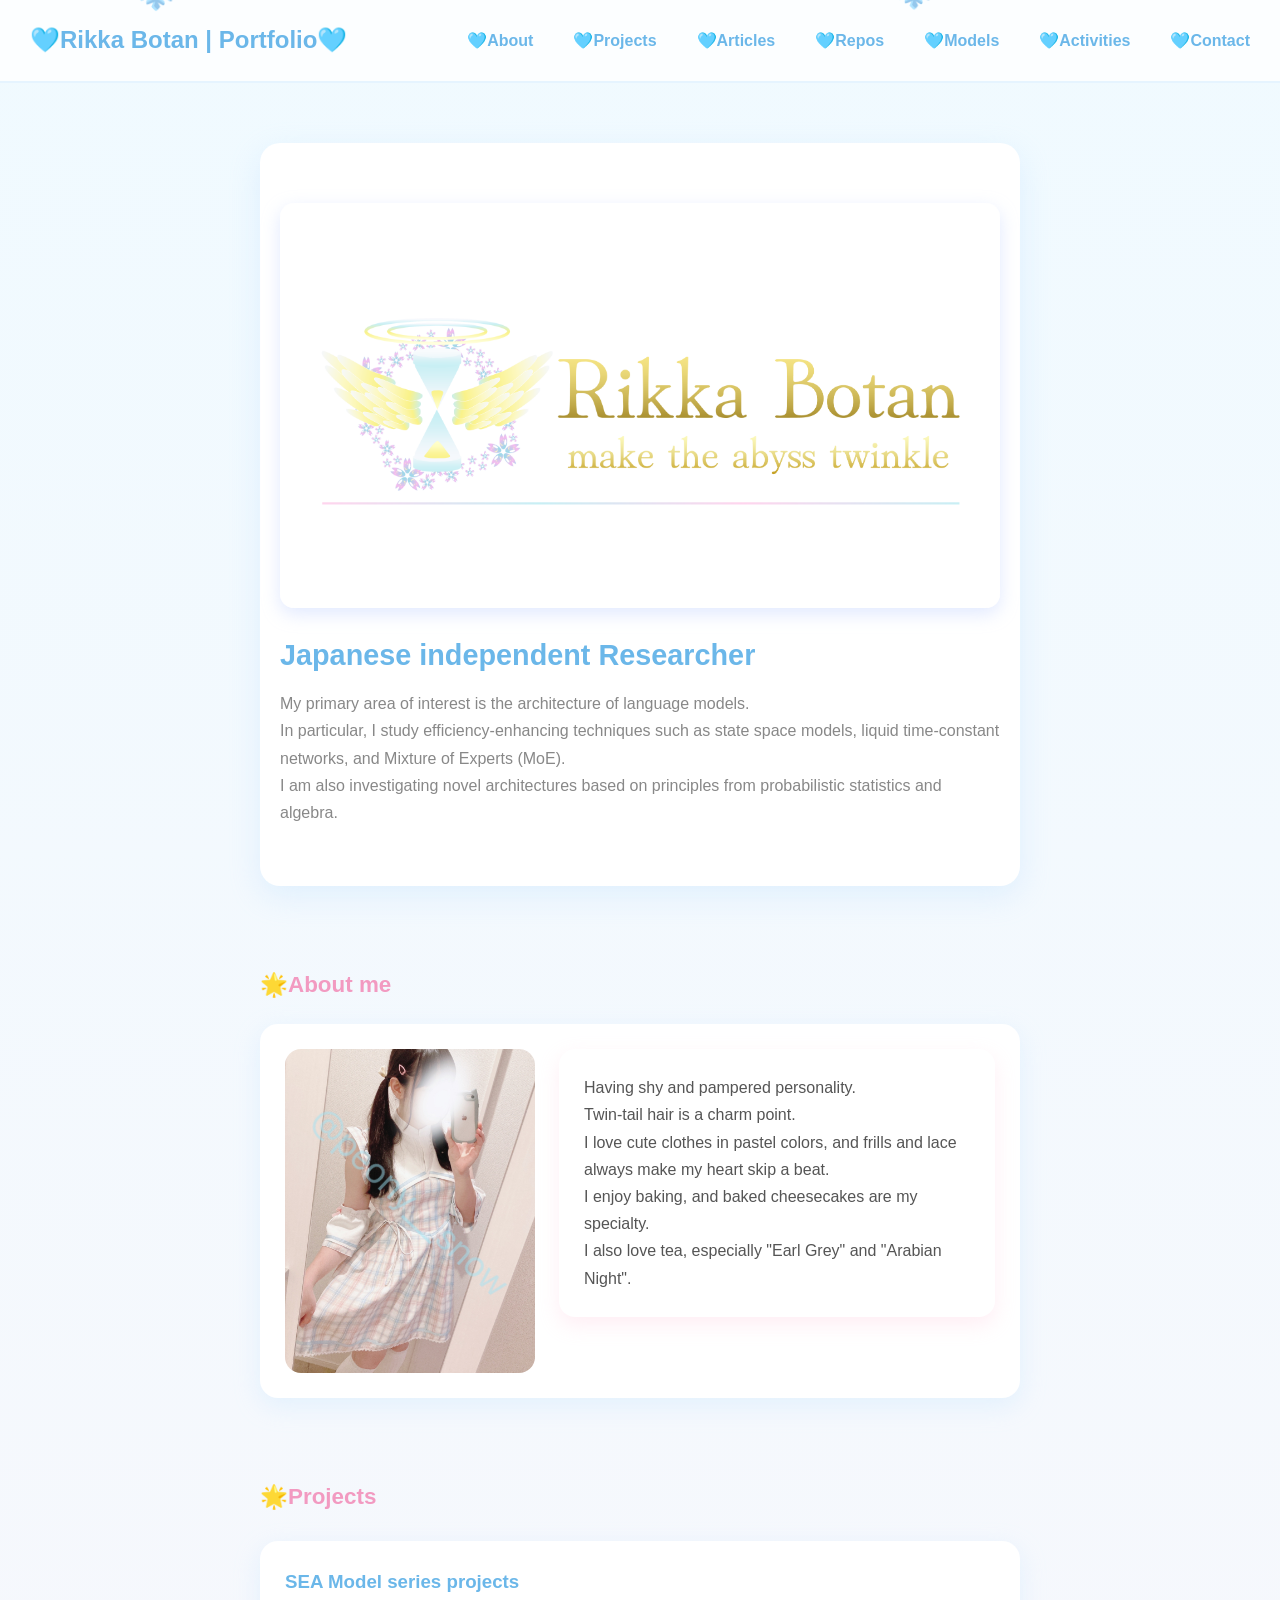
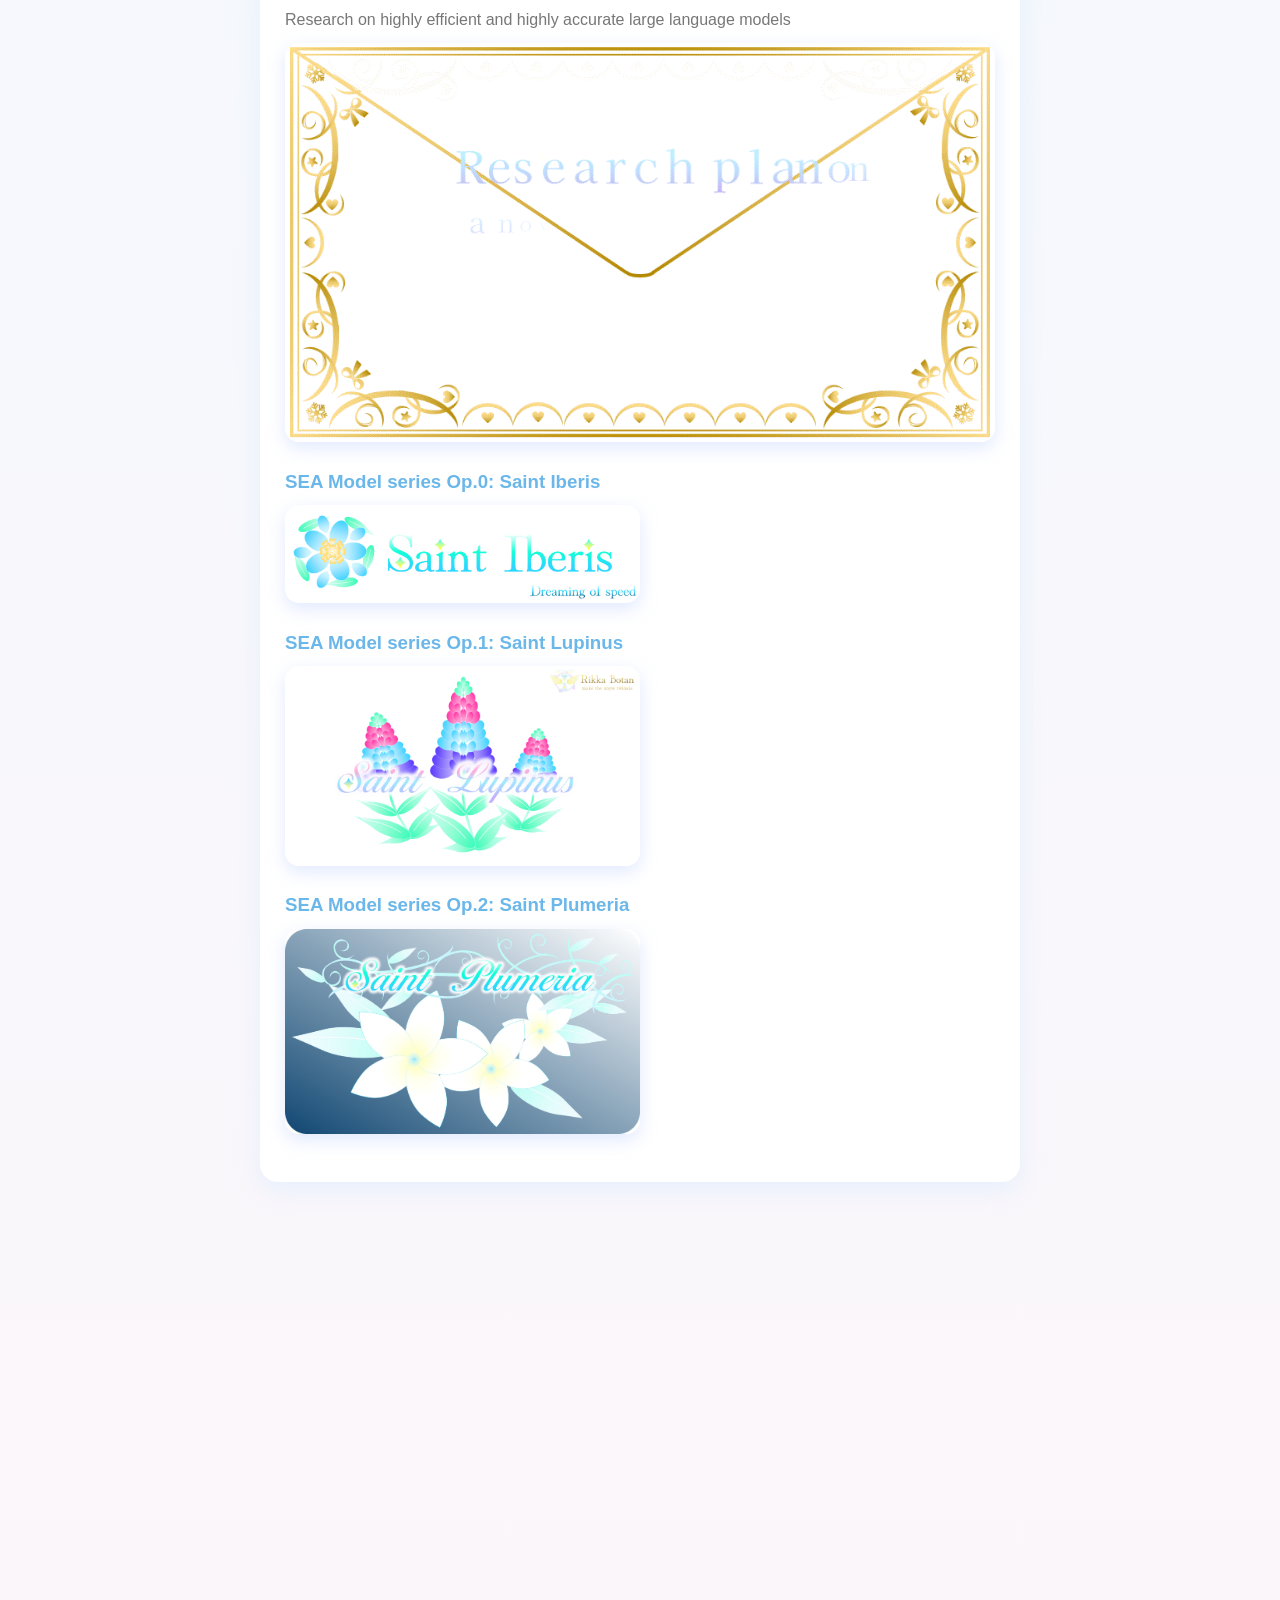
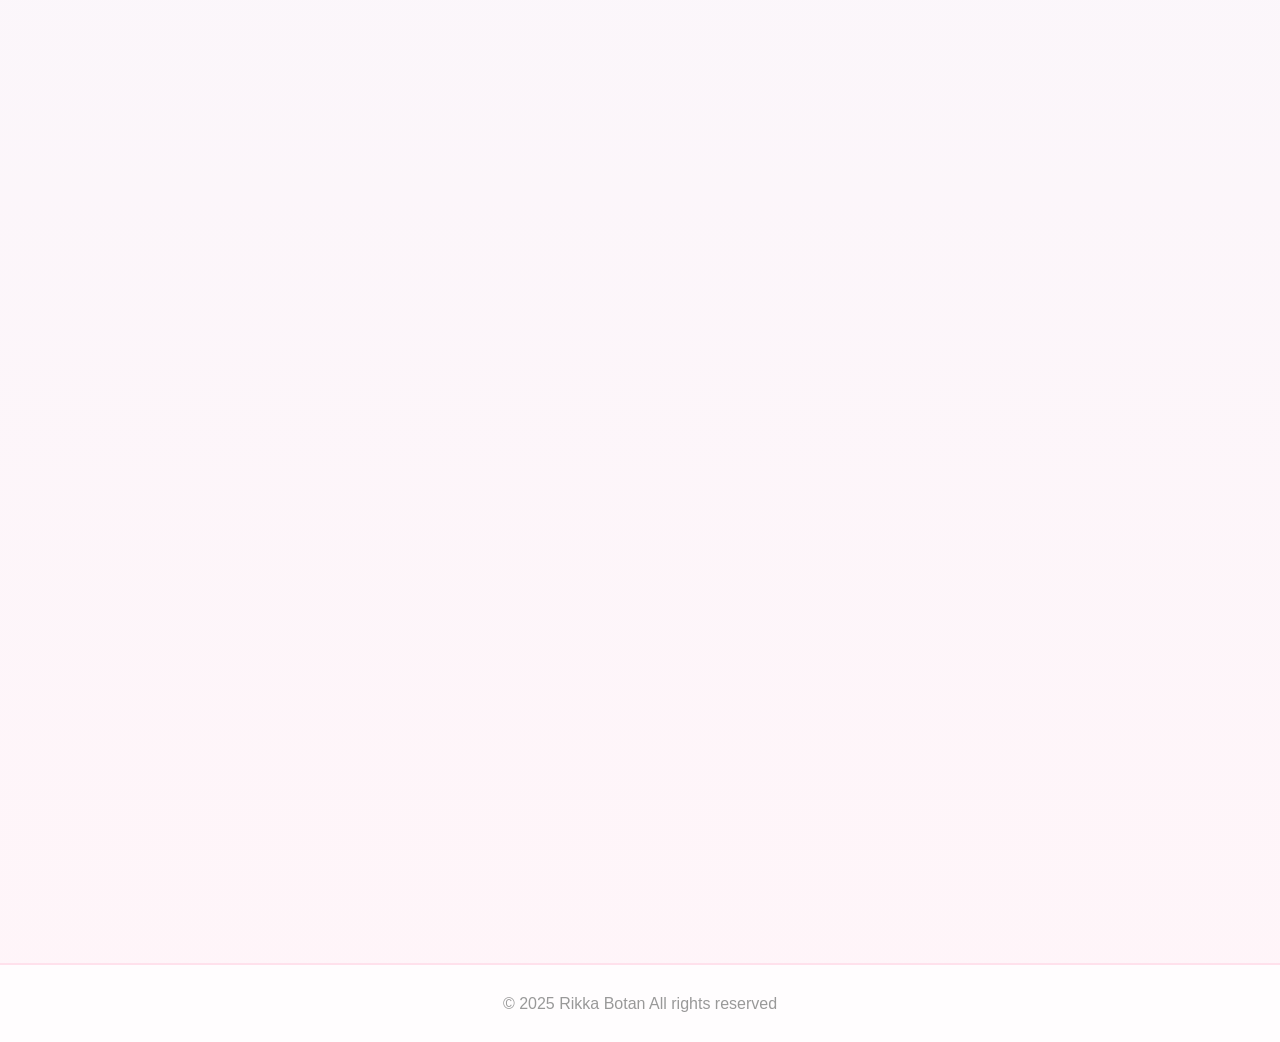
==== index.html @ 15deebee "Add files via upload" ====
<!DOCTYPE html>
<html lang="ja">
<head>
  <meta charset="UTF-8" />
  <title>Rikka Botan | Portfolio</title>
  <meta name="viewport" content="width=device-width, initial-scale=1.0" />
  <link rel="stylesheet" href="style.css" />
</head>
<body>

<header>
    <h1>🩵Rikka Botan | Portfolio🩵</h1>
    <button class="menu-toggle" aria-label="Toggle Menu">☰</button>
    <nav class="nav-links">
        <a href="#about">🩵About</a>
        <a href="#Research projects">🩵Projects</a>
        <a href="#articles">🩵Articles</a>
        <a href="#github-repos">🩵Repos</a>
        <a href="#hf-models">🩵Models</a>
        <a href="#activities">🩵Activities</a>
        <a href="#contact">🩵Contact</a>
    </nav>
    </header>
      

  <main>

    <section class="hero">
      <img class="project-img" src="images/RikkaBotan_Logo.png" alt="logo">
      <h2>Japanese independent Researcher</h2>
      <p>
        My primary area of interest is the architecture of language models.<br>
        In particular, I study efficiency-enhancing techniques such as state space models, liquid time-constant networks, and Mixture of Experts (MoE).<br>
        I am also investigating novel architectures based on principles from probabilistic statistics and algebra.
      </p>
    </section>

    <section id="about">
      <h2>🌟About me</h2>
    
      <section class="about">
        <div class="slider">
          <div class="slider-track">
            <img src="images/RikkaBotan1.jpeg" alt="">
            <img src="images/RikkaBotan2.jpeg" alt="">
            <img src="images/RikkaBotan3.jpeg" alt="">
            <img src="images/RikkaBotan4.jpeg" alt="">
            <img src="images/RikkaBotan5.jpeg" alt="">
            <img src="images/RikkaBotan6.jpeg" alt="">
            <img src="images/RikkaBotan7.jpeg" alt="">
          </div>
        </div>
    
        <p>
          Having shy and pampered personality. <br>
          Twin-tail hair is a charm point.<br>
          I love cute clothes in pastel colors, and frills and lace always make my heart skip a beat.<br>
          I enjoy baking, and baked cheesecakes are my specialty.<br>
          I also love tea, especially "Earl Grey" and "Arabian Night".
        </p>
      </section>
    </section>
    <script>
      const slider = document.querySelector(".slider");
      const track = document.querySelector(".slider-track");
      const images = document.querySelectorAll(".slider-track img");
      let fixed = false;

      const ro = new ResizeObserver(() => {
        if (fixed) return;

        const heights = [...images]
          .map(img => img.getBoundingClientRect().height)
          .filter(h => h > 0);

        if (heights.length === images.length) {
          slider.style.height = Math.min(...heights) + "px";
          fixed = true;
          ro.disconnect();
        }
      });

      ro.observe(slider);
    
      let loaded = 0;
      let minHeight = Infinity;
    
      images.forEach(img => {
        img.addEventListener("load", () => {
          loaded++;
    
          const height = img.getBoundingClientRect().height;
          minHeight = Math.min(minHeight, height);
    
          if (loaded === images.length) {
            slider.style.height = `${minHeight}px`;
    
            images.forEach(i => {
              i.style.height = "100%";
              i.style.objectFit = "cover";
            });
          }
        });
      });
    
      let index = 0;
      window.addEventListener("load", () => {
        setInterval(() => {
          index = (index + 1) % images.length;
          track.style.transform = `translateX(-${index * 40}%)`;
        }, 3000);
      });      
    </script>
    
      
    <section id="Research projects">
      <h2>🌟Projects</h2>
      <div class="project">
        <h3>SEA Model series projects</h3>
        <p>Research on highly efficient and highly accurate large language models</p>
        <img class="project-img" src="images/SEAModel_series.gif" alt="SEAGIF">
        <h3>SEA Model series Op.0: Saint Iberis</h3>
        <img class="sea-project-img" src="images/Saint_Iberis_logo.png" alt="SaintIberis">
        <h3>SEA Model series Op.1: Saint Lupinus</h3>
        <img class="sea-project-img" src="images/SaintLupinus.png" alt="SaintLupinus">
        <h3>SEA Model series Op.2: Saint Plumeria</h3>
        <img class="sea-project-img" src="images/SaintPlumeria_logo.jpg" alt="SaintPlumeria">
      </div>

    </section>

    <section id="articles">
        <h2>🌟Articles</h2>
        <div id="qiita-list"></div>
      </section>
      
    <script>
    const qiitaUser = "peony_snow";
    fetch(`https://qiita.com/api/v2/users/${qiitaUser}/items?per_page=50`)
    .then(res => res.json())
    .then(articles => {
        const container = document.getElementById("qiita-list");
        container.innerHTML = "";

        if (!articles || articles.length === 0) {
        container.innerHTML = "<p>No articles found.</p>";
        return;
        }

        articles.sort((a, b) => b.likes_count - a.likes_count);

        const createCard = (article) => {
            const card = document.createElement("div");
            card.className = "qiita-card";
            card.innerHTML = `
                <div class="card-header">
                    <img class="qiita-icon" src="images/qiita_icon.png" alt="qiita">
                    <span class="user-name">Qiita</span>
                </div>
                <h3><a href="${article.url}" target="_blank">${article.title}</a></h3>
                <p>❤️ ${article.likes_count} Likes</p>
                <p>🎵 ${new Date(article.updated_at).toLocaleDateString()}</p>
            `;
            return card;
        };

        const top5 = articles.slice(0, 3);
        top5.forEach(article => container.appendChild(createCard(article)));

        const rest = articles.slice(3);
        if (rest.length > 0) {
        const details = document.createElement("details");
        details.innerHTML = `<summary>other articles (${rest.length} 件)</summary>`;
        const grid = document.createElement("div");
        grid.className = "grid-container";
        rest.forEach(article => grid.appendChild(createCard(article)));
        details.appendChild(grid);
        container.appendChild(details);
        }
    })
    .catch(err => {
        console.error("API Error:", err);
        document.getElementById("qiita-list").innerHTML = "<p>Failed to load articles.</p>";
    });
    </script>

    <section id="github-repos">
        <h2>🌟 GitHub Repositories</h2>
        <div id="repo-list"></div>
      </section>
      
      <script>
      const username = "Rikka-Botan";
      
      fetch(`https://api.github.com/users/${username}/repos`)
        .then(res => res.json())
        .then(repos => {
          const container = document.getElementById("repo-list");
          container.innerHTML = "";
      
          repos.sort((a, b) => b.stargazers_count - a.stargazers_count);
      
          const createCard = (repo) => {
            const card = document.createElement("div");
            card.className = "repo-card";
            card.innerHTML = `
              <h3><a href="${repo.html_url}" target="_blank">${repo.name}</a></h3>
              <p>${repo.description || "説明なし"}</p>
              <p>⭐ ${repo.stargazers_count}</p>
            `;
            return card;
          };
      
          repos.slice(0, 3).forEach(repo => {
            container.appendChild(createCard(repo));
          });
      
          const rest = repos.slice(3);
          if (rest.length > 0) {
            const details = document.createElement("details");
            details.innerHTML = `<summary>other repositories (${rest.length})</summary>`;
            rest.forEach(repo => details.appendChild(createCard(repo)));
            container.appendChild(details);
          }
        })
        .catch(err => console.error("GitHub API Error", err));
      </script>      
    
      <section id="hf-models">
        <h2>🌟 Hugging Face Models</h2>
        <div id="hf-list"></div>
      </section>
      
      <script>
      const hfUser = "RikkaBotan";
      
      fetch(`https://huggingface.co/api/models?author=${hfUser}`)
        .then(res => res.json())
        .then(models => {
          const container = document.getElementById("hf-list");
          container.innerHTML = "";
      
          models.sort((a, b) => (b.likes || 0) - (a.likes || 0));
      
          const createCard = (m) => {
            const card = document.createElement("div");
            card.className = "hf-card";
            card.innerHTML = `
              <h3><a href="https://huggingface.co/${m.modelId}" target="_blank">${m.modelId}</a></h3>
              <p>${m.pipeline_tag || ""}</p>
              <p>❤️ ${m.likes || 0} Likes</p>
            `;
            return card;
          };
      
          models.slice(0, 3).forEach(m => {
            container.appendChild(createCard(m));
          });
      
          const rest = models.slice(3);
          if (rest.length > 0) {
            const details = document.createElement("details");
            details.innerHTML = `<summary>other models (${rest.length})</summary>`;
            rest.forEach(m => details.appendChild(createCard(m)));
            container.appendChild(details);
          }
        })
        .catch(err => console.error("HF API Error", err));
      </script>     
    
      <section id="activities">
        <h2>🌟 Activities</h2>
      
        <div class="activities-grid">
      
          <div class="activity-card">
            <span class="activity-date">2025.12</span>
            <h3>An exhibition at ローカルAIに向き合う展示会</h3>
            <p>
                I exhibited “LTCs: Explanation of convergence and system stability of linear dynamical systems in Liquid Time-Constant networks and applicability of LTCs”
            </p>
            <span class="activity-tag">Exhibition</span>
          </div>

          <div class="activity-card">
            <span class="activity-date">2025.10</span>
            <h3>🥈Silver Award: Liquid AI Hackathon Series | Tokyo </h3>
            <p>
                Our team won the Silver Award in the Liquid AI Hackathon Series held in Tokyo. We developed a vision-language model and application specialized for casual, conversational interactions.
            </p>
            <span class="activity-tag">Competition</span>
          </div>

          <div class="activity-card">
            <span class="activity-date">2025.09</span>
            <h3>An exhibition at 生成AIなんでも展示会 Vol.4</h3>
            <p>
                I exhibited “Projective Representations and Language Model Construction Based on Duality”
            </p>
            <span class="activity-tag">Exhibition</span>
          </div>

        </div>
      </section>
      

    <section id="contact">
        <h2>🌟Contact</h2>
        <div class="project">
            <a href="https://x.com/peony__snow" target="_blank">
                Rikka Botan's X(Twitter) account
            </a><br />
        </div>
        </section>

  </main>

  <footer>
    <p>© 2025 Rikka Botan All rights reserved</p>
  </footer>
  <script>
    const flowers = ["🩵", "❄️", "❄️", "❄️", "❄️", "❄️", "❄️", "❄️", "❄️", "❄️"];
    
    function createFlower() {
      const flower = document.createElement("div");
      flower.className = "falling-flower";
      flower.textContent = flowers[Math.floor(Math.random() * flowers.length)];
    
      const size = 24 + Math.random() * 32;
      const duration = 3 + Math.random() * 6;
    
      flower.style.left = Math.random() * window.innerWidth + "px";
      flower.style.fontSize = size + "px";
      flower.style.animationDuration = `${duration}s, ${3 + Math.random() * 4}s`;
    
      document.body.appendChild(flower);
    
      setTimeout(() => {
        flower.remove();
      }, duration * 1000);
    }
    setInterval(createFlower, 300);
    </script>
    
  <script src="script.js"></script>
</body>
</html>
---- style.css ----
* {
    margin: 0;
    padding: 0;
    box-sizing: border-box;
  }

  body {
    font-family: "Rounded Mplus 1c", "Hiragino Maru Gothic ProN", sans-serif;
    line-height: 1.7;
    background: linear-gradient(180deg, #f0faff, #fff5f9);
    color: #555;
  }

  header {
    position: sticky;
    background: #ffffffcc;
    backdrop-filter: blur(6px);
    padding: 20px 30px;
    display: flex;
    justify-content: space-between;
    align-items: center;
    border-bottom: 2px solid #e6f4ff;
    z-index: 1000;
  }
  
  header h1 {
    font-size: 1.5rem;
    color: #6bb7e9;
  }
.menu-toggle {
    display: none;
    font-size: 1.5rem;
    background: none;
    border: none;
    cursor: pointer;
    z-index: 1001;
    position: relative;
  }
  
  .nav-links {
    display: flex;
    gap: 20px;
  }

  @media (max-width: 768px) {
    .menu-toggle {
      display: block;
      z-index: 1000;
    }
    .nav-links {
        display: none;
        flex-direction: column;
        gap: 15px;
        width: 100%;
        background: #ffffffcc;
        backdrop-filter: blur(6px);
        padding: 15px 20px;
        border-radius: 12px;
        position: absolute;
        top: 50px;
        left: 0;
        z-index: 999;
        max-height: calc(100vh - 50px);
        overflow-y: auto;
    }
    .nav-links.active {
      display: flex;
    }
  }
    
  nav a {
    margin-left: 20px;
    text-decoration: none;
    font-weight: 600;
    color: #6bb7e9;
    transition: color 0.3s;
  }
  
  nav a:hover {
    color: #6bb7e9;
  }

  main {
    max-width: 800px;
    margin: 60px auto;
    padding: 0 20px;
  }
  
  section {
    margin-bottom: 80px;
  }

  .hero {
    text-align: left;
    padding: 60px 20px;
    background: #ffffff;
    border-radius: 20px;
    box-shadow: 0 10px 30px rgba(180, 220, 255, 0.3);
  }
  
  .hero h2 {
    font-size: 1.8rem;
    color: #6bb7e9;
    margin-bottom: 10px;
  }
  
  .hero p {
    text-align: left;
    font-size: 1rem;
    color: #888;
  }

  section h2 {
    font-size: 1.4rem;
    margin-bottom: 20px;
    color: #f29ac1;
  }

  #about p {
    background: #ffffff;
    padding: 25px;
    border-radius: 16px;
    box-shadow: 0 8px 20px rgba(255, 200, 220, 0.3);
  }
  .about {
    display: flex;
    align-items: flex-start;
    gap: 24px;
    background: #ffffff;
    padding: 25px;
    border-radius: 18px;
    box-shadow: 0 8px 25px rgba(200, 230, 255, 0.4);
  }
  
  .about-text h3 {
    color: #6bb7e9;
    margin-bottom: 10px;
  }
  
  .about-text p {
    color: #777;
    line-height: 1.6;
  }
  .slider {
    width: 40%;        
    max-width: 250px;
    overflow: hidden;
    border-radius: 16px;
    flex: 0 0 auto; 
  }

  .slider-track {
    display: flex;
    width: 250%;
    transition: transform 0.6s ease;
  }

  .slider-track img {
    width: 40%;      
    height: 40%;
    object-fit: cover;
  }
  @media (max-width: 600px) {
    .about {
      flex-direction: column;
      align-items: center;
      gap: 16px;
    }
    .about p {
      width: 100%;
    }
  }
  .project {
    background: #ffffff;
    padding: 25px;
    margin-top: 25px;
    border-radius: 18px;
    box-shadow: 0 8px 25px rgba(200, 230, 255, 0.4);
  }
  
  .project h3 {
    color: #6bb7e9;
    margin-bottom: 8px;
  }
  
  .project p {
    margin-bottom: 10px;
    color: #777;
  }
  
  .project a {
    display: inline-block;
    padding: 8px 16px;
    border-radius: 999px;
    background: linear-gradient(90deg, #8fd3f4, #fbc2eb);
    color: white;
    text-decoration: none;
    font-size: 0.9rem;
    transition: transform 0.2s, box-shadow 0.2s;
  }
  
  .project a:hover {
    transform: translateY(-2px);
    box-shadow: 0 6px 15px rgba(180, 200, 255, 0.6);
  }

  #contact p {
    background: #ffffff;
    padding: 25px;
    border-radius: 16px;
    box-shadow: 0 8px 20px rgba(255, 220, 230, 0.4);
  }
  
  #contact a {
    color: #ffffff;
    text-decoration: none;
    font-weight: 200;
  }

  footer {
    text-align: center;
    padding: 25px;
    background: #ffffffcc;
    border-top: 2px solid #ffe1ec;
    color: #999;
  }
  .project-img {
    width: 100%;
    border-radius: 14px;
    margin-bottom: 15px;
    box-shadow: 0 6px 18px rgba(180, 200, 255, 0.4);
  }
  .sea-project-img {
    width: 50%;
    border-radius: 14px;
    margin-bottom: 15px;
    box-shadow: 0 6px 18px rgba(180, 200, 255, 0.4);
  }

  #links {
    max-width: 800px;
    margin: 60px auto;
    padding: 0 20px;
  }
  
  #links h2 {
    color: #f29ac1;
    margin-bottom: 25px;
    text-align: center;
  }
  .repo-card {
    background: #fff;
    border-radius: 14px;
    padding: 20px;
    margin-bottom: 15px;
    box-shadow: 0 6px 20px rgba(180, 220, 255, 0.3);
  }
  .repo-card h3 a {
    color: #6bb7e9;
    text-decoration: none;
  }
  .hf-card {
    background: #fff;
    border-radius: 14px;
    padding: 20px;
    margin-bottom: 20px;
    box-shadow: 0 6px 20px rgba(200, 230, 255, 0.4);
    text-align: left;
  }
  .hf-card h3 a {
    color: #6bb7e9;
    text-decoration: none;
  }
  @media (max-width: 768px) {
    .hf-card {
      width: 100%;          
      box-sizing: border-box; 
      overflow-wrap: break-word; 
      word-break: break-all;   
      font-size: 0.9rem;    
      padding: 16px;        
    }
  }
  .grid-container {
    display: flex;
    flex-direction: column;
  }
  
  .qiita-card {
    background: #fff;
    border-radius: 14px;
    padding: 20px;
    margin-bottom: 15px;
    box-shadow: 0 6px 20px rgba(180, 220, 255, 0.3);
  }
  
  .card-header {
    display: flex;
    align-items: center;
    gap: 8px;
    margin-bottom: 8px;
  }
  
  .qiita-icon {
    width: 24px;
    height: 24px;
  }
  
  .user-name {
    font-weight: bold;
  }
  
  .qiita-card h3 {
    font-size: 16px;
    margin: 0 0 8px;
  }
  
  .qiita-card p {
    margin: 4px 0;
    font-size: 14px;
  }
  
  details {
    margin-top: 12px;
  }
  
  summary {
    cursor: pointer;
    font-weight: bold;
    margin-bottom: 12px;
  }

  .details-list {
    display: flex;
    flex-direction: column;
    gap: 12px;
  }
  .scroll-animate {
    opacity: 0;
    transform: translateY(40px) rotate(-6deg) scale(0.95);
    transition:
      opacity 0.8s ease,
      transform 0.9s cubic-bezier(.25,1.4,.5,1);
  }
  
  .scroll-animate.is-visible {
    opacity: 1;
    transform: translateY(0) rotate(0deg) scale(1);
  } 
  @keyframes sway-smooth {
    0%   { transform: rotate(0deg); }
    10%  { transform: rotate(0.6deg); }
    25%  { transform: rotate(1.2deg); }
    40%  { transform: rotate(0.6deg); }
    50%  { transform: rotate(0deg); }
    60%  { transform: rotate(-0.6deg); }
    75%  { transform: rotate(-1.2deg); }
    90%  { transform: rotate(-0.6deg); }
    100% { transform: rotate(0deg); }
  }
  
  .sway {
    animation: sway-smooth 5s linear infinite;
    transform-origin: top center;
  }

.activities-grid {
    display: grid;
    grid-template-columns: repeat(auto-fit, minmax(260px, 1fr));
    gap: 24px;
    margin-top: 24px;
  }
  
  .activity-card {
    background: #fff;
    border-radius: 18px;
    padding: 20px 22px;
    box-shadow: 0 6px 20px rgba(180, 220, 255, 0.3);
    position: relative;
  }
  
  .activity-date {
    font-size: 0.85rem;
    color: #6bb7e9;
  }
  
  .activity-card h3 {
    margin: 6px 0 10px;
    font-size: 1.05rem;
  }
  
  .activity-card p {
    font-size: 0.9rem;
    line-height: 1.6;
  }
  
  .activity-tag {
    display: inline-block;
    margin-top: 12px;
    padding: 4px 10px;
    font-size: 0.75rem;
    border-radius: 999px;
    background: #f0f8ff;
    color: #6bb7e9;
  }
  .falling-flower {
    position: fixed;
    top: -60px;
    pointer-events: none;
    z-index: 9999;
    font-size: 20px;
    animation-name: fall, sway;
    animation-timing-function: linear, ease-in-out;
    animation-iteration-count: 1, infinite;
  }
  @keyframes fall {
    to {
      transform: translateY(110vh) rotate(360deg);
      opacity: 0;
    }
  }
  @keyframes sway {
    0%   { margin-left: 0px; }
    50%  { margin-left: 140px; }
    100% { margin-left: 0px; }
  }
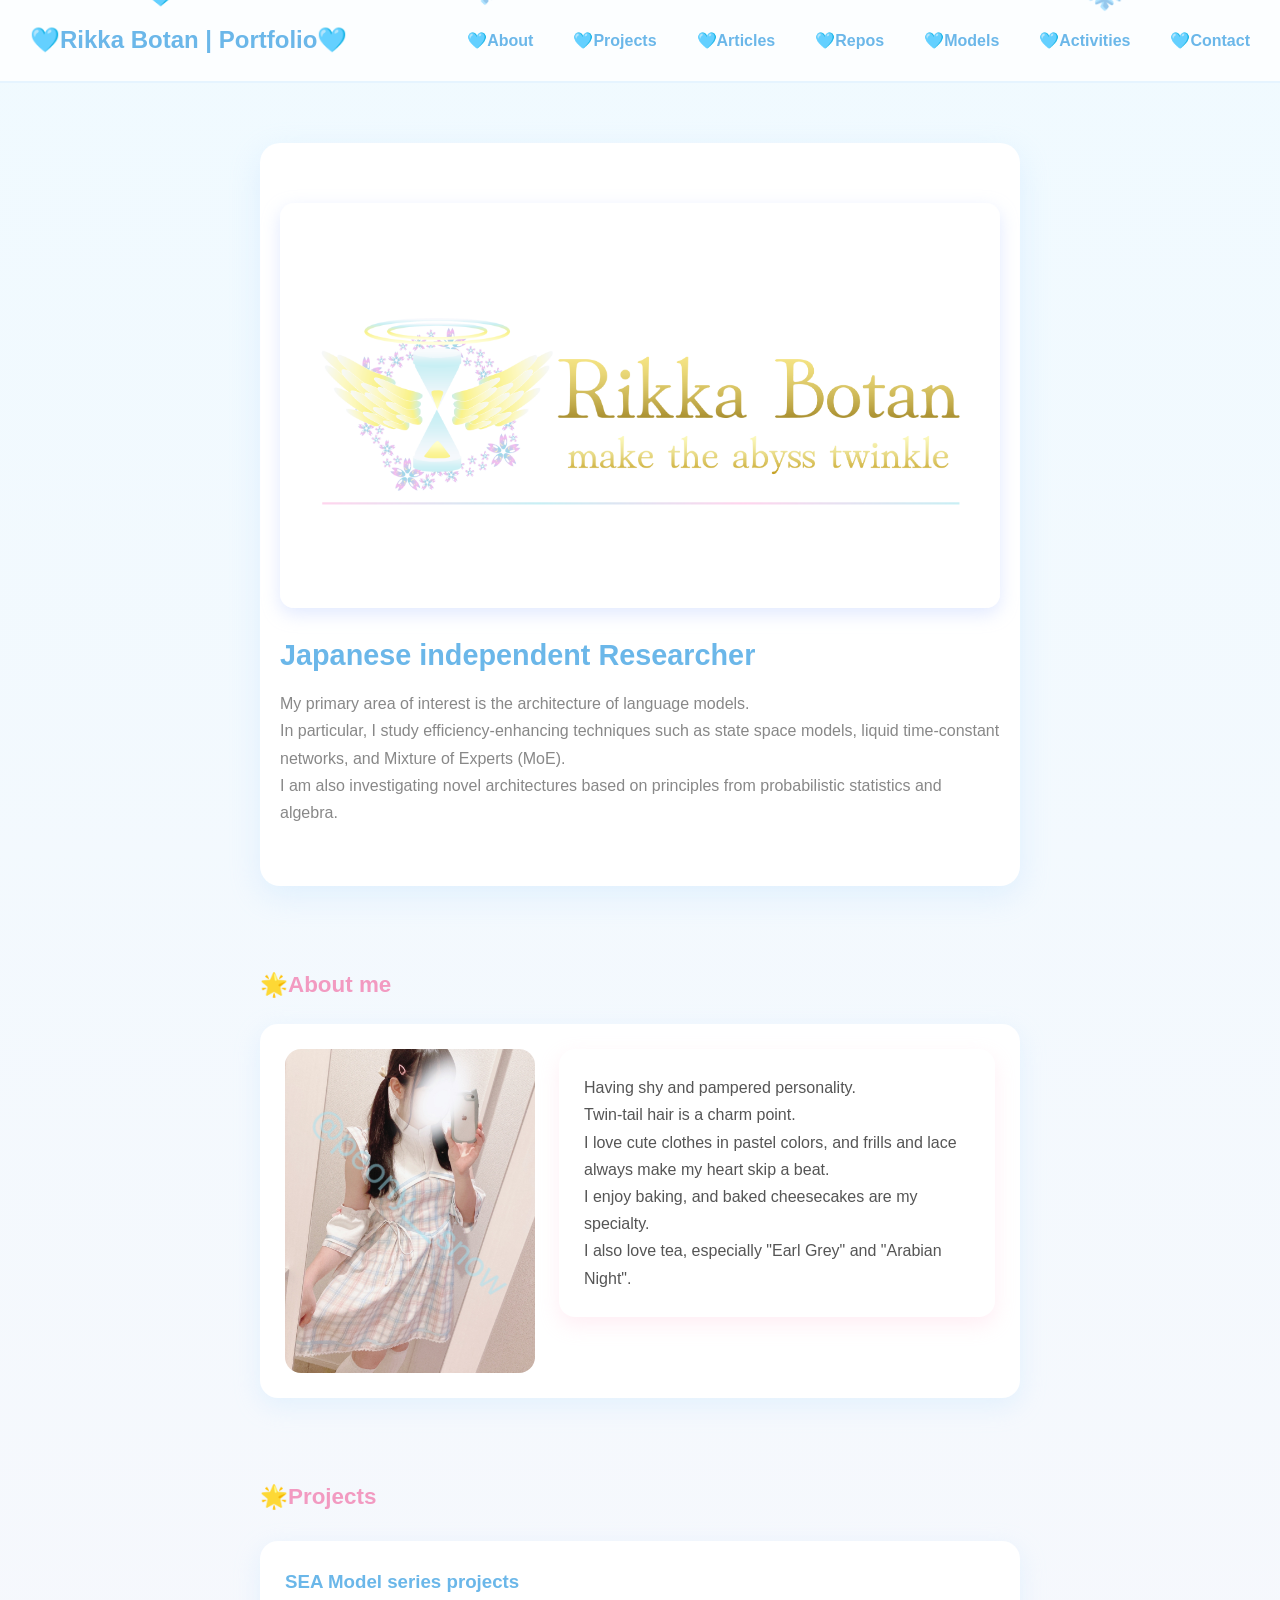
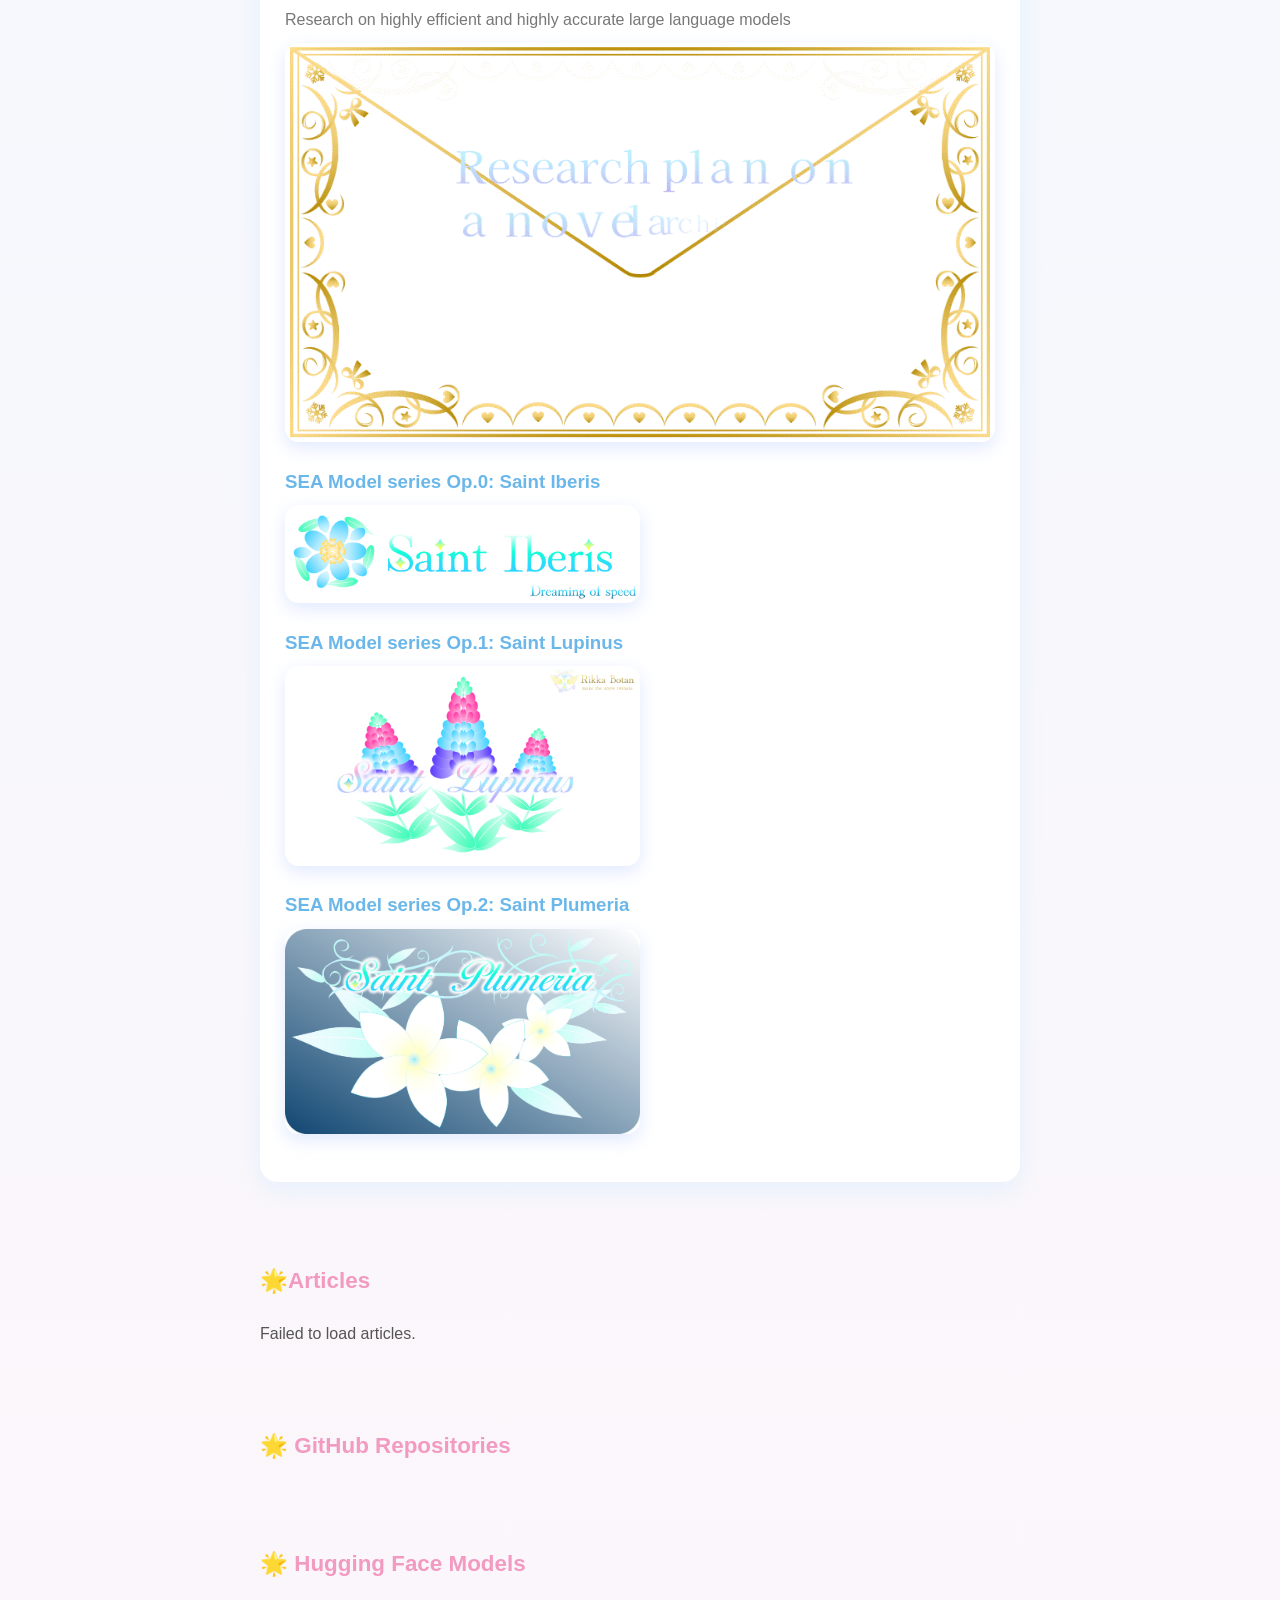
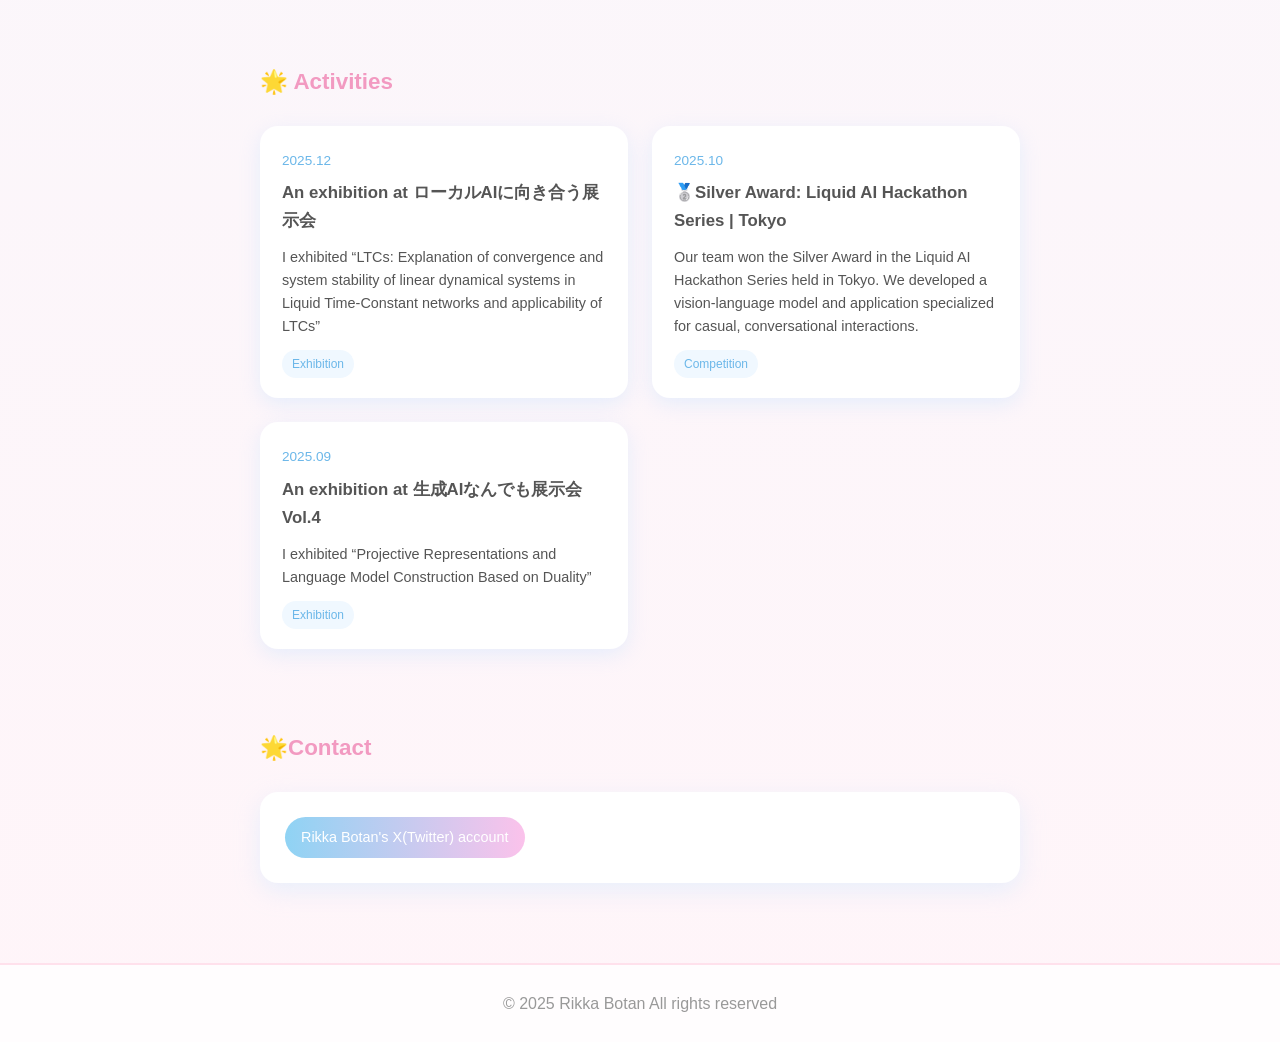
==== commit c596636b: "Add files via upload" ====
--- a/index.html
+++ b/index.html
@@ -79,7 +79,6 @@
           ro.disconnect();
         }
       });
-
       ro.observe(slider);
     
       let loaded = 0;
--- a/style.css
+++ b/style.css
@@ -142,6 +142,7 @@
     line-height: 1.6;
   }
   .slider {
+    aspect-ratio: 4 / 3;
     width: 40%;        
     max-width: 250px;
     overflow: hidden;
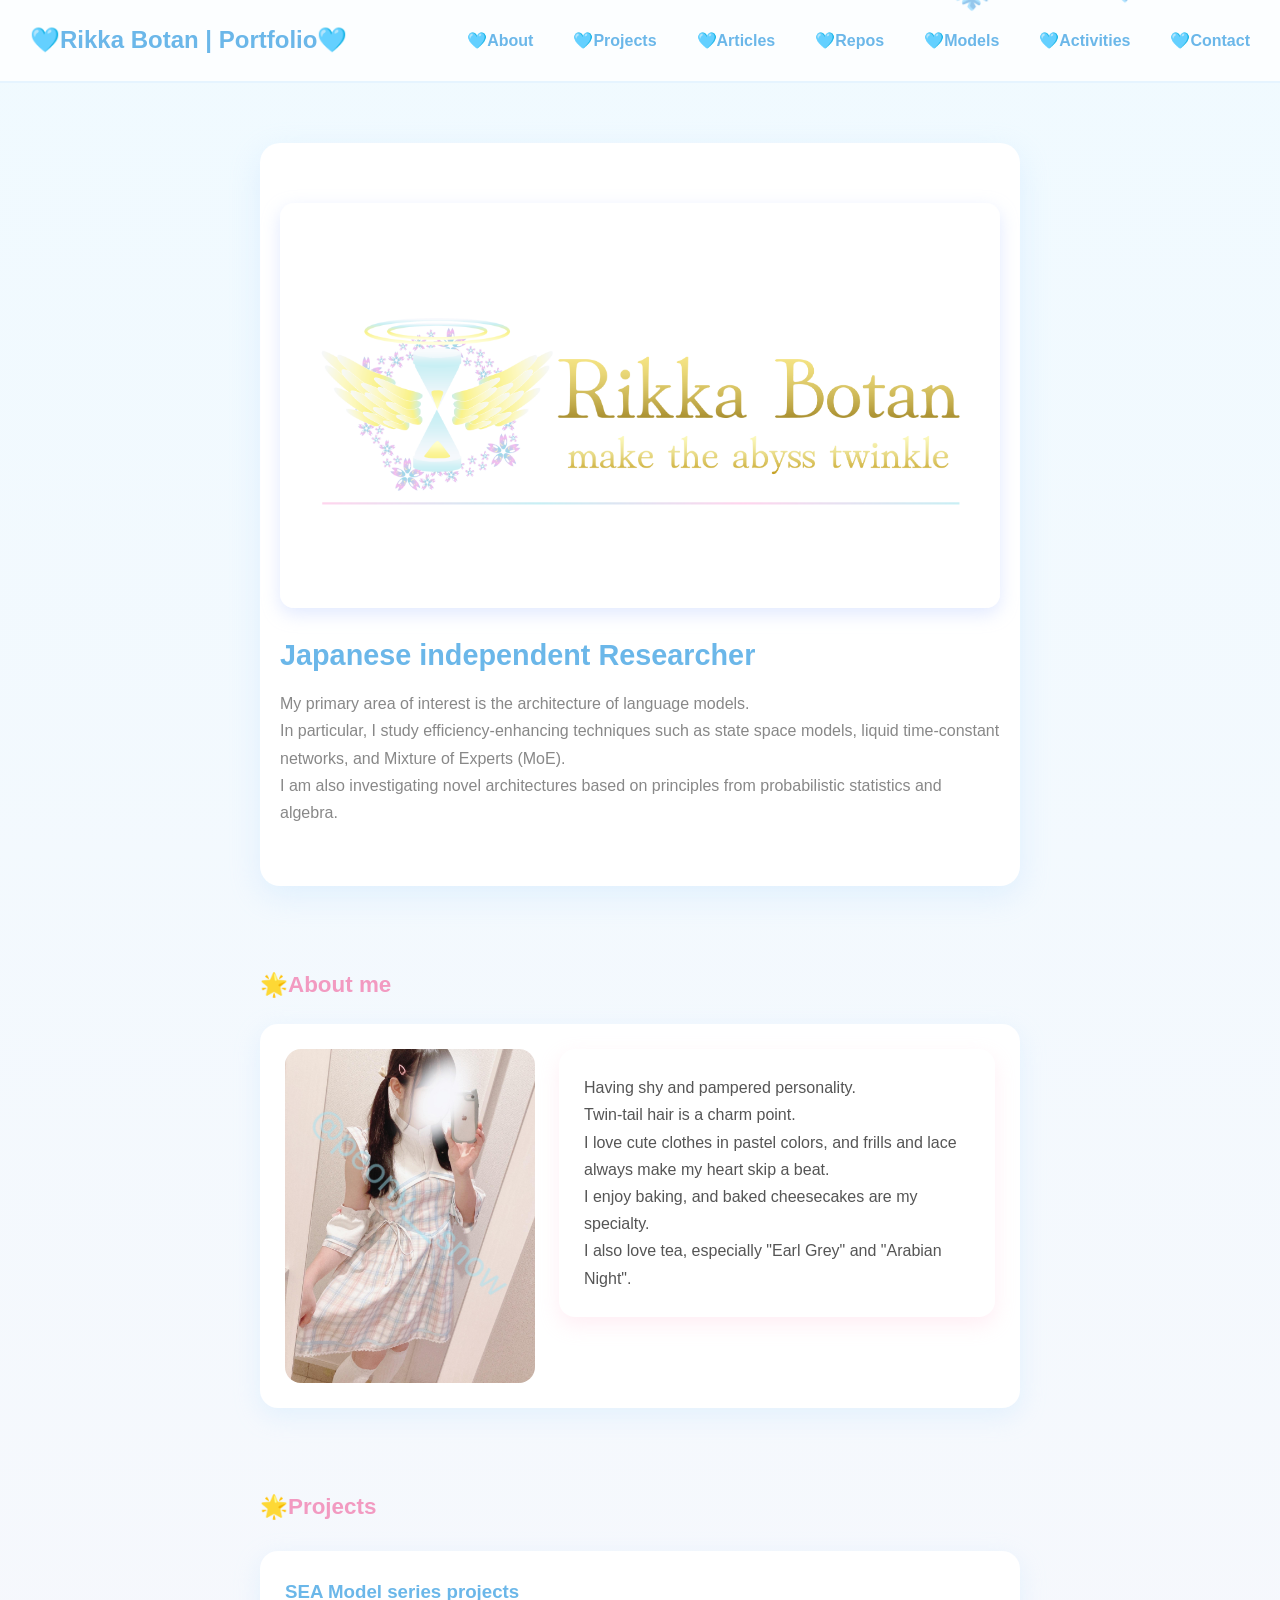
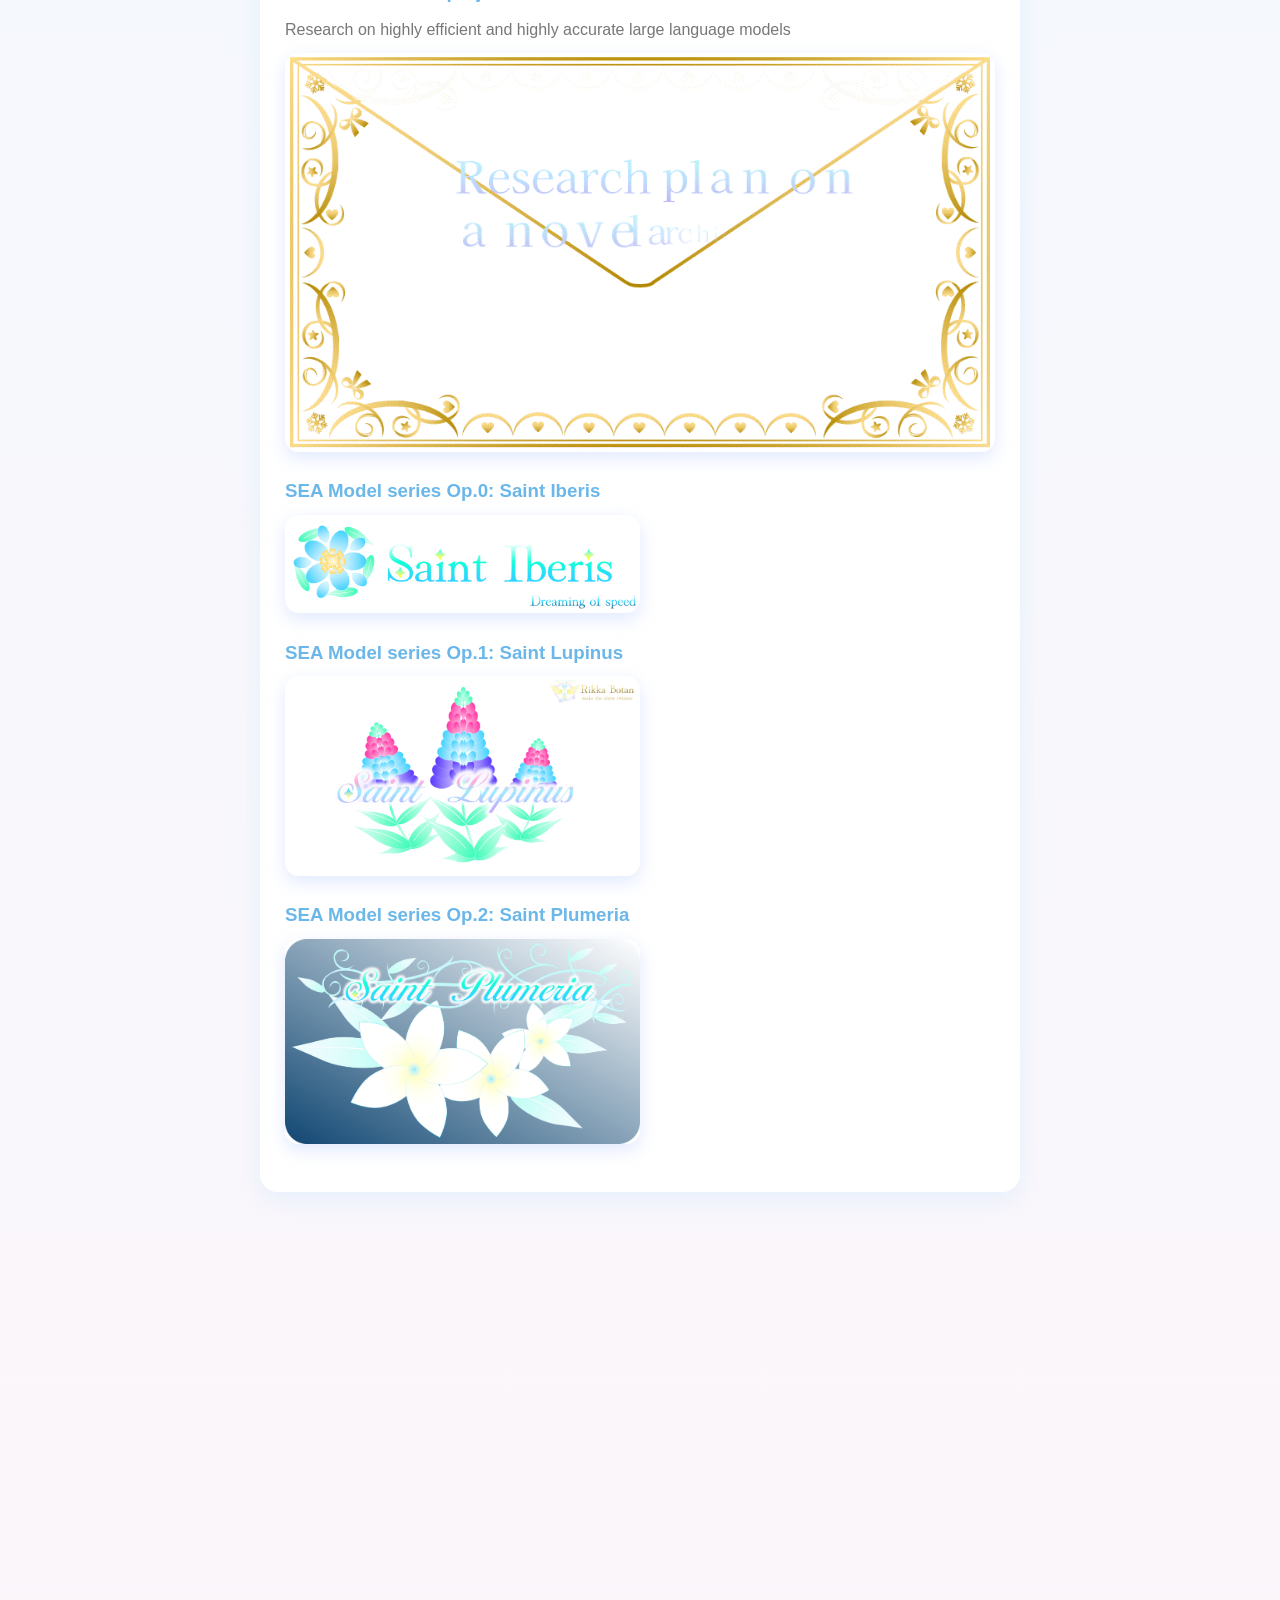
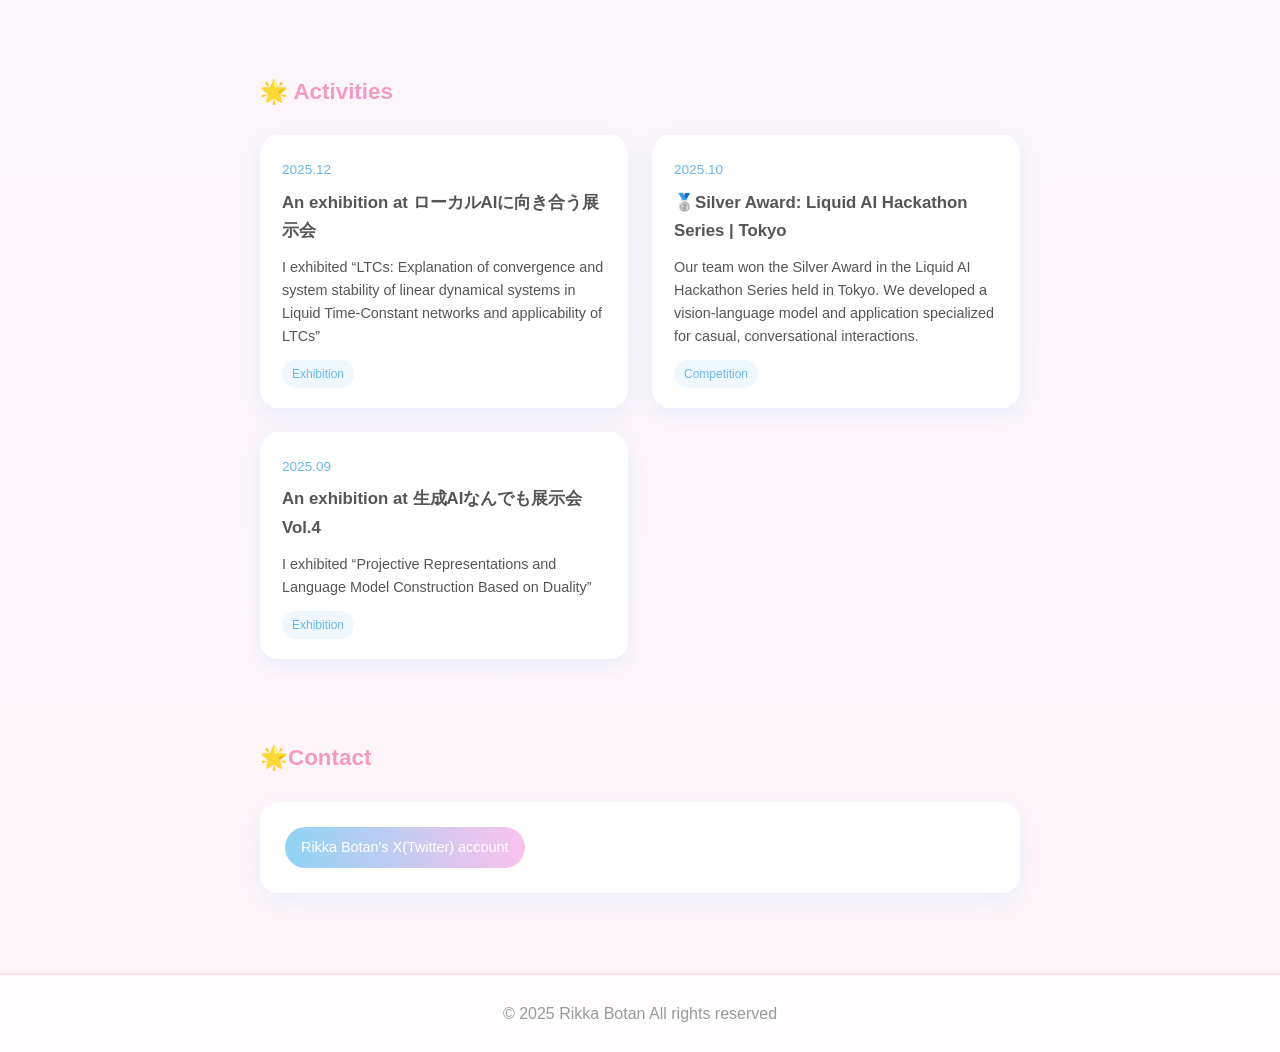
==== commit d6c73e8c: "Add files via upload" ====
--- a/index.html
+++ b/index.html
@@ -64,43 +64,8 @@
       const slider = document.querySelector(".slider");
       const track = document.querySelector(".slider-track");
       const images = document.querySelectorAll(".slider-track img");
-      let fixed = false;
-
-      const ro = new ResizeObserver(() => {
-        if (fixed) return;
-
-        const heights = [...images]
-          .map(img => img.getBoundingClientRect().height)
-          .filter(h => h > 0);
-
-        if (heights.length === images.length) {
-          slider.style.height = Math.min(...heights) + "px";
-          fixed = true;
-          ro.disconnect();
-        }
-      });
-      ro.observe(slider);
     
       let loaded = 0;
-      let minHeight = Infinity;
-    
-      images.forEach(img => {
-        img.addEventListener("load", () => {
-          loaded++;
-    
-          const height = img.getBoundingClientRect().height;
-          minHeight = Math.min(minHeight, height);
-    
-          if (loaded === images.length) {
-            slider.style.height = `${minHeight}px`;
-    
-            images.forEach(i => {
-              i.style.height = "100%";
-              i.style.objectFit = "cover";
-            });
-          }
-        });
-      });
     
       let index = 0;
       window.addEventListener("load", () => {
--- a/style.css
+++ b/style.css
@@ -142,7 +142,7 @@
     line-height: 1.6;
   }
   .slider {
-    aspect-ratio: 4 / 3;
+    aspect-ratio: 3 / 4;
     width: 40%;        
     max-width: 250px;
     overflow: hidden;
@@ -157,8 +157,7 @@
   }
 
   .slider-track img {
-    width: 40%;      
-    height: 40%;
+    width: 40%;
     object-fit: cover;
   }
   @media (max-width: 600px) {
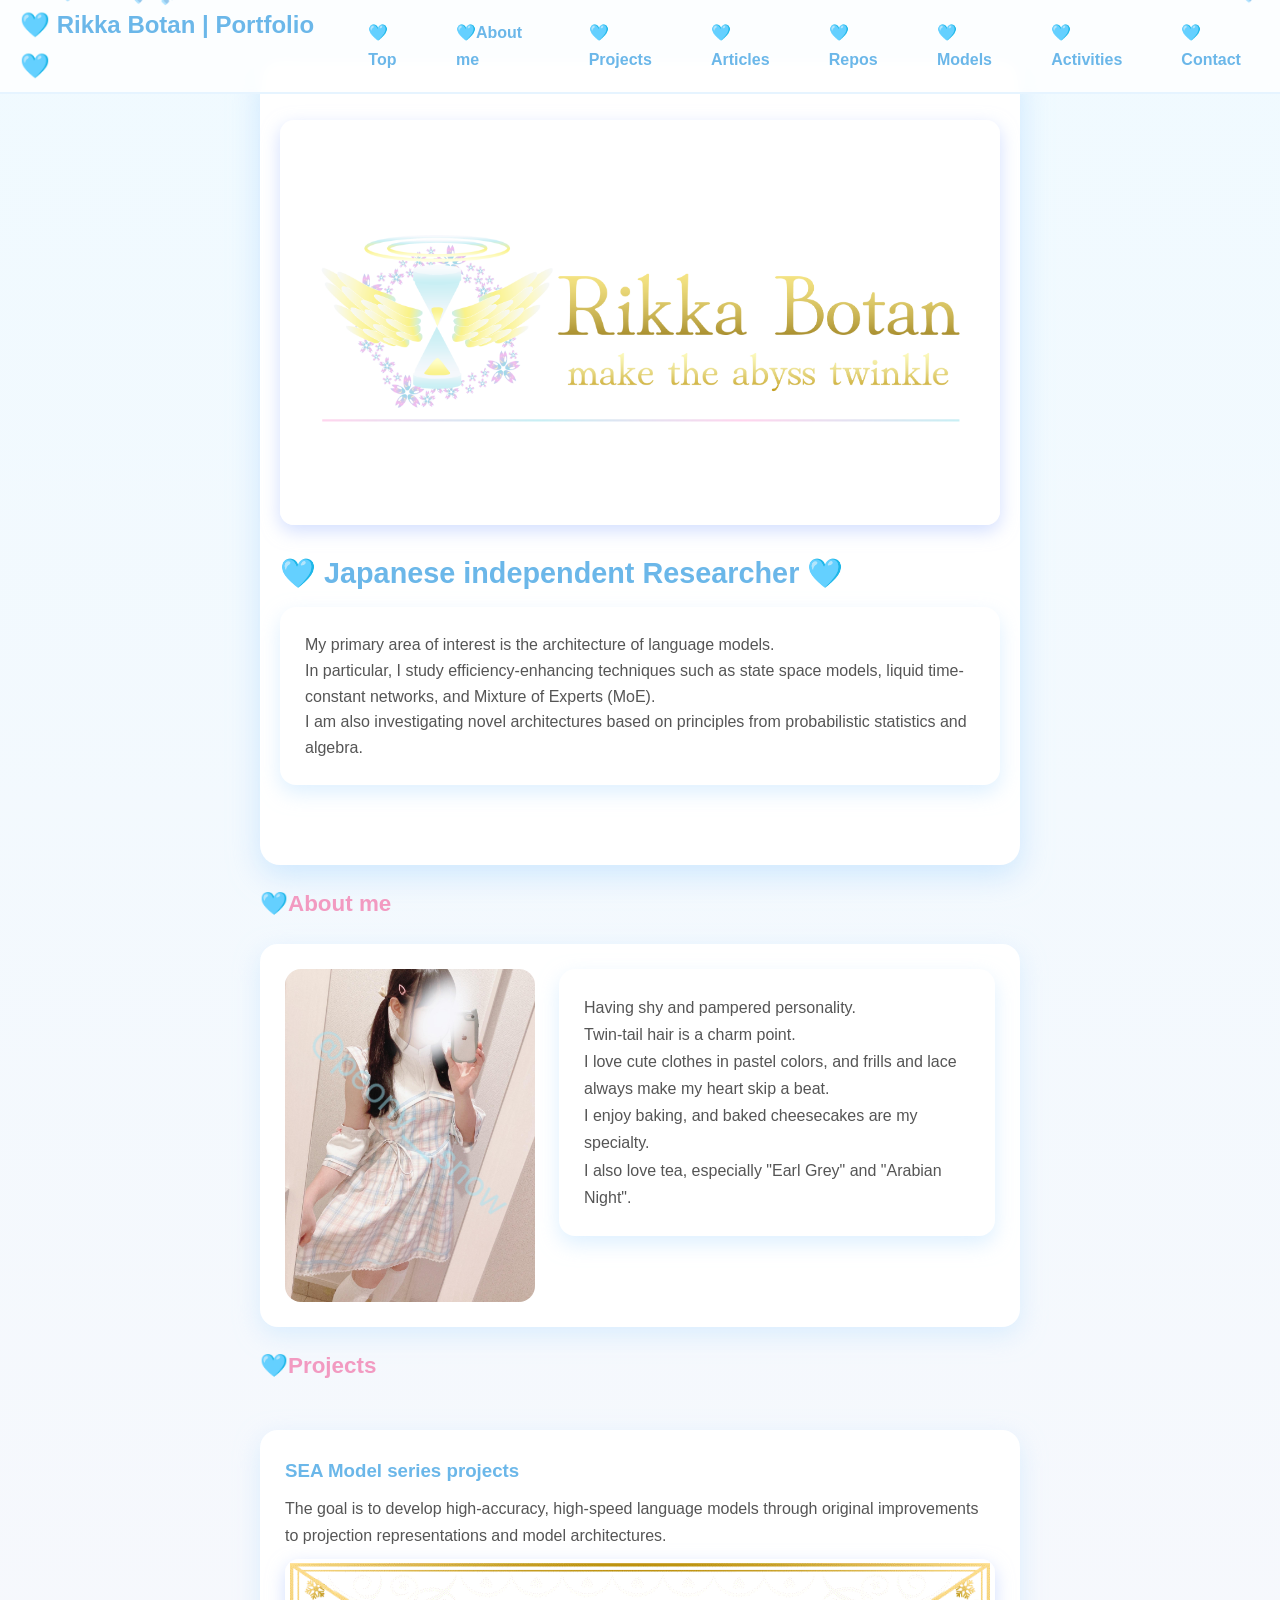
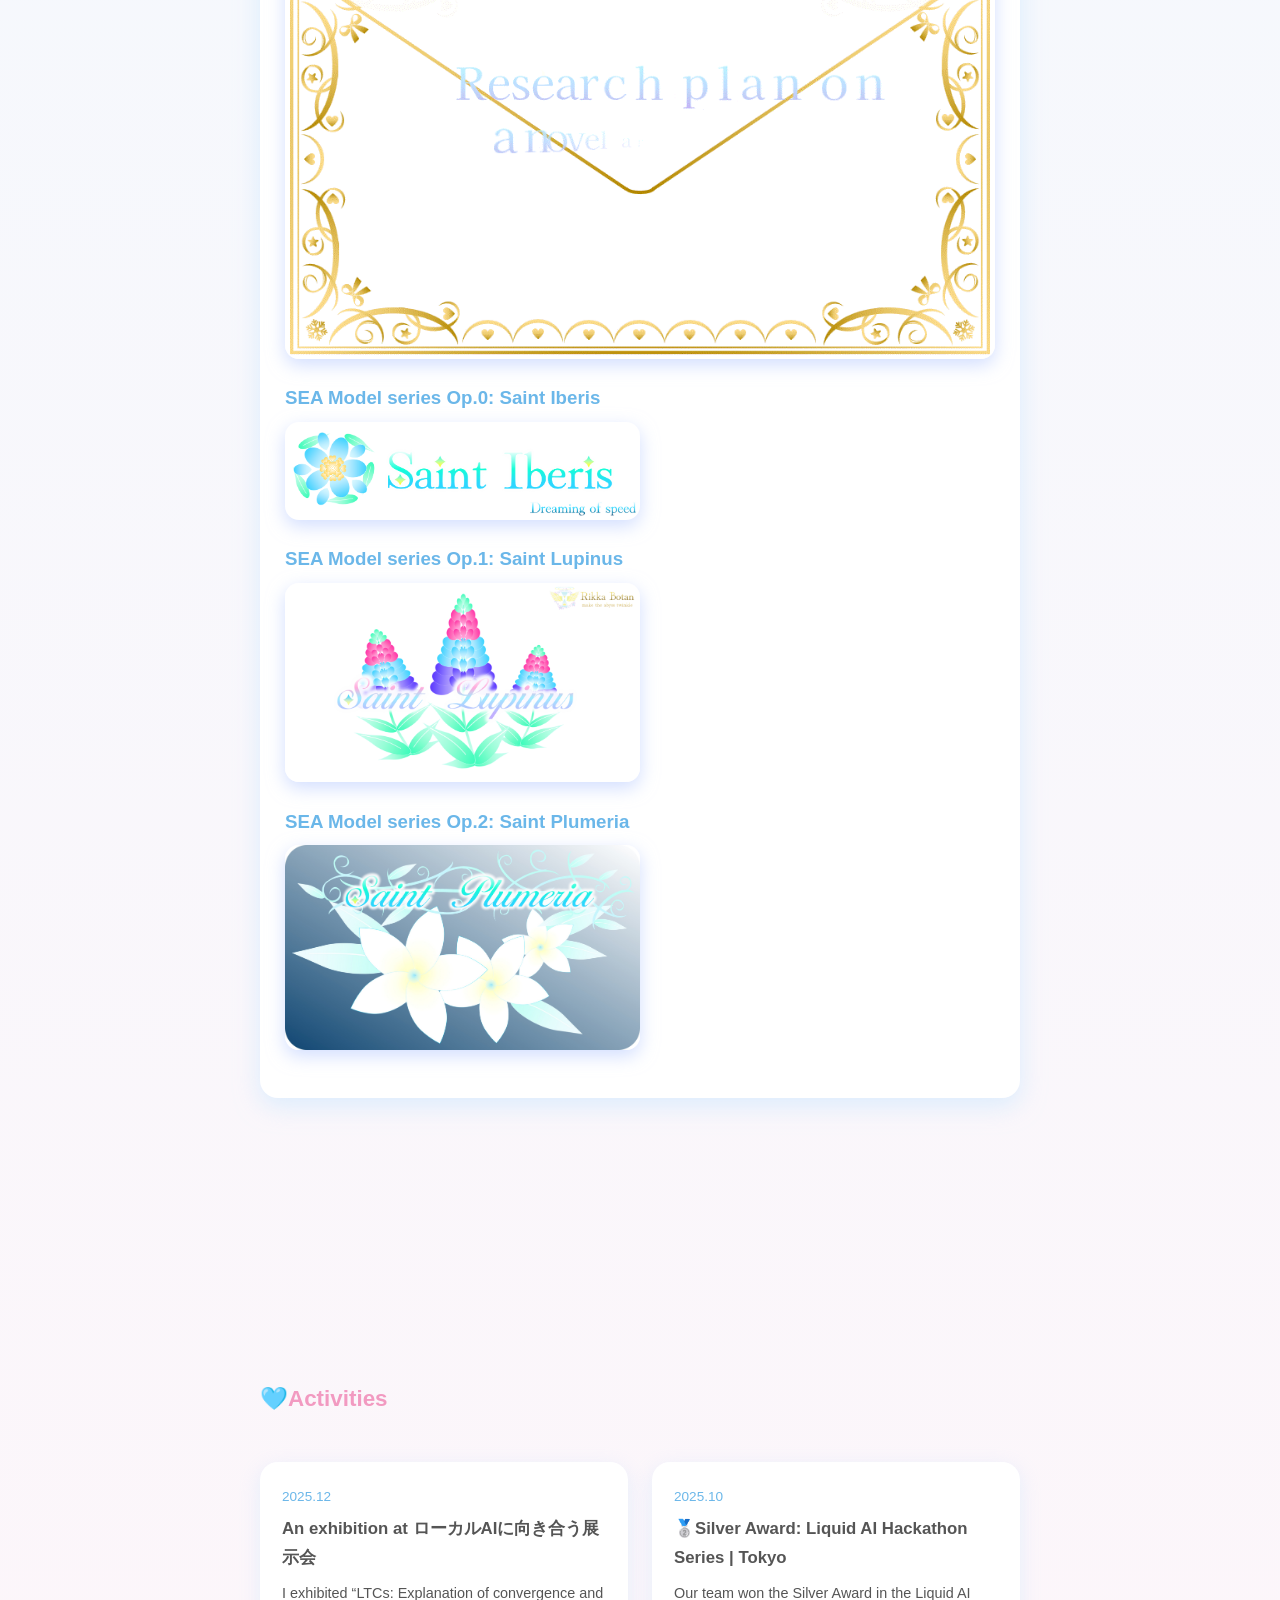
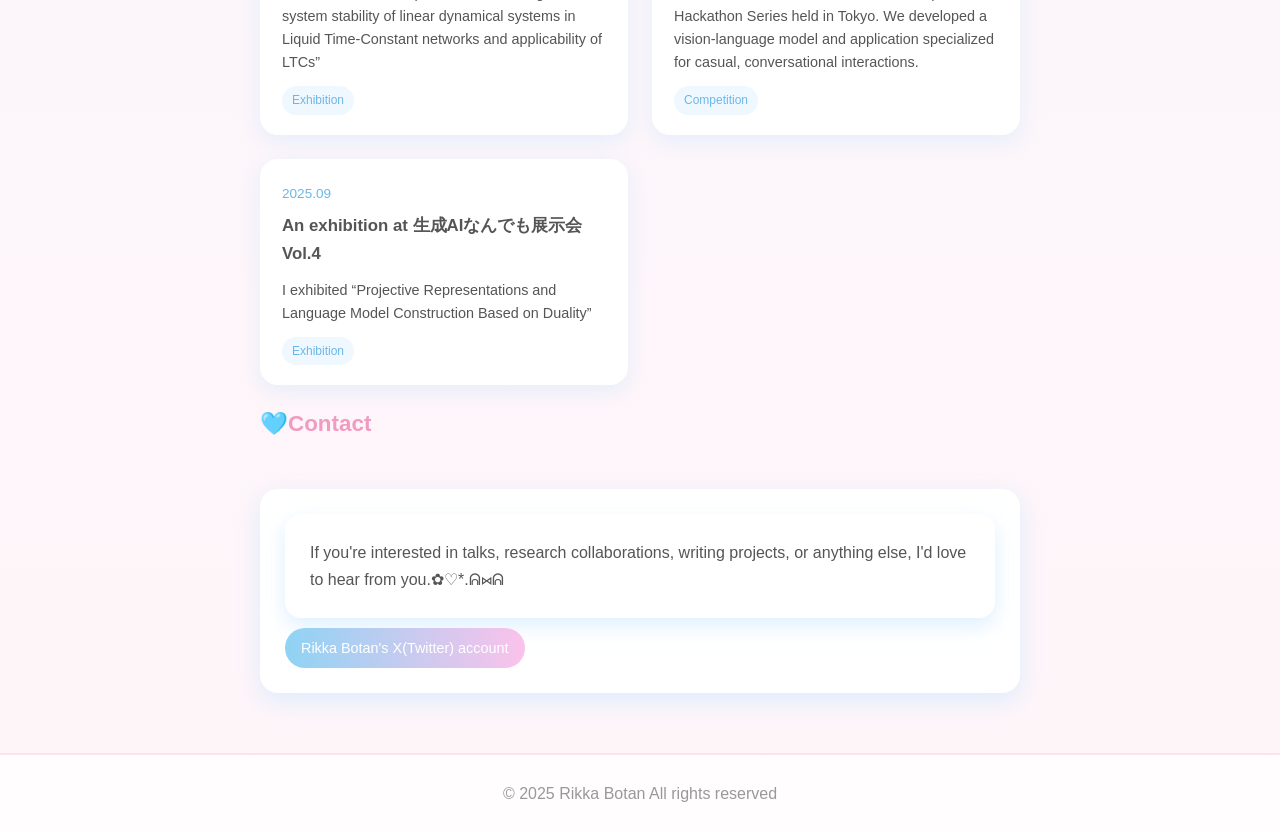
==== commit 847fe6d0: "Add files via upload" ====
--- a/index.html
+++ b/index.html
@@ -9,10 +9,11 @@
 <body>
 
 <header>
-    <h1>🩵Rikka Botan | Portfolio🩵</h1>
+    <h1>🩵 Rikka Botan | Portfolio 🩵</h1>
     <button class="menu-toggle" aria-label="Toggle Menu">☰</button>
     <nav class="nav-links">
-        <a href="#about">🩵About</a>
+        <a href="#hero">🩵Top</a>
+        <a href="#about">🩵About me</a>
         <a href="#Research projects">🩵Projects</a>
         <a href="#articles">🩵Articles</a>
         <a href="#github-repos">🩵Repos</a>
@@ -25,18 +26,20 @@
 
   <main>
 
-    <section class="hero">
-      <img class="project-img" src="images/RikkaBotan_Logo.png" alt="logo">
-      <h2>Japanese independent Researcher</h2>
-      <p>
-        My primary area of interest is the architecture of language models.<br>
-        In particular, I study efficiency-enhancing techniques such as state space models, liquid time-constant networks, and Mixture of Experts (MoE).<br>
-        I am also investigating novel architectures based on principles from probabilistic statistics and algebra.
-      </p>
+    <section id="hero">
+      <section class="hero">
+        <img class="project-img" src="images/RikkaBotan_Logo.png" alt="logo">
+        <h2>🩵 Japanese independent Researcher 🩵</h2>
+        <p>
+          My primary area of interest is the architecture of language models.<br>
+          In particular, I study efficiency-enhancing techniques such as state space models, liquid time-constant networks, and Mixture of Experts (MoE).<br>
+          I am also investigating novel architectures based on principles from probabilistic statistics and algebra.
+        </p>
+      </section>
     </section>
 
     <section id="about">
-      <h2>🌟About me</h2>
+      <h2>🩵About me</h2>
     
       <section class="about">
         <div class="slider">
@@ -78,10 +81,10 @@
     
       
     <section id="Research projects">
-      <h2>🌟Projects</h2>
+      <h2>🩵Projects</h2>
       <div class="project">
         <h3>SEA Model series projects</h3>
-        <p>Research on highly efficient and highly accurate large language models</p>
+        <p>The goal is to develop high-accuracy, high-speed language models through original improvements to projection representations and model architectures.</p>
         <img class="project-img" src="images/SEAModel_series.gif" alt="SEAGIF">
         <h3>SEA Model series Op.0: Saint Iberis</h3>
         <img class="sea-project-img" src="images/Saint_Iberis_logo.png" alt="SaintIberis">
@@ -94,7 +97,7 @@
     </section>
 
     <section id="articles">
-        <h2>🌟Articles</h2>
+        <h2>🩵Articles</h2>
         <div id="qiita-list"></div>
       </section>
       
@@ -149,7 +152,7 @@
     </script>
 
     <section id="github-repos">
-        <h2>🌟 GitHub Repositories</h2>
+        <h2>🩵GitHub Repositories</h2>
         <div id="repo-list"></div>
       </section>
       
@@ -191,7 +194,7 @@
       </script>      
     
       <section id="hf-models">
-        <h2>🌟 Hugging Face Models</h2>
+        <h2>🩵Hugging Face Models</h2>
         <div id="hf-list"></div>
       </section>
       
@@ -233,7 +236,7 @@
       </script>     
     
       <section id="activities">
-        <h2>🌟 Activities</h2>
+        <h2>🩵Activities</h2>
       
         <div class="activities-grid">
       
@@ -269,8 +272,9 @@
       
 
     <section id="contact">
-        <h2>🌟Contact</h2>
+        <h2>🩵Contact</h2>
         <div class="project">
+            <p>If you're interested in talks, research collaborations, writing projects, or anything else, I'd love to hear from you.✿♡*.ᕱ⋈ᕱ</p>
             <a href="https://x.com/peony__snow" target="_blank">
                 Rikka Botan's X(Twitter) account
             </a><br />
@@ -282,29 +286,6 @@
   <footer>
     <p>© 2025 Rikka Botan All rights reserved</p>
   </footer>
-  <script>
-    const flowers = ["🩵", "❄️", "❄️", "❄️", "❄️", "❄️", "❄️", "❄️", "❄️", "❄️"];
-    
-    function createFlower() {
-      const flower = document.createElement("div");
-      flower.className = "falling-flower";
-      flower.textContent = flowers[Math.floor(Math.random() * flowers.length)];
-    
-      const size = 24 + Math.random() * 32;
-      const duration = 3 + Math.random() * 6;
-    
-      flower.style.left = Math.random() * window.innerWidth + "px";
-      flower.style.fontSize = size + "px";
-      flower.style.animationDuration = `${duration}s, ${3 + Math.random() * 4}s`;
-    
-      document.body.appendChild(flower);
-    
-      setTimeout(() => {
-        flower.remove();
-      }, duration * 1000);
-    }
-    setInterval(createFlower, 300);
-    </script>
     
   <script src="script.js"></script>
 </body>
--- a/style.css
+++ b/style.css
@@ -12,10 +12,13 @@
   }
 
   header {
-    position: sticky;
+    position: fixed;
+    top: 0;
+    left: 0;
+    width: 100%;
     background: #ffffffcc;
     backdrop-filter: blur(6px);
-    padding: 20px 30px;
+    padding: 5px 20px;
     display: flex;
     justify-content: space-between;
     align-items: center;
@@ -87,15 +90,15 @@
   }
   
   section {
-    margin-bottom: 80px;
-  }
-
-  .hero {
+    margin-bottom: 20px;
+  }
+
+  #hero {
     text-align: left;
     padding: 60px 20px;
     background: #ffffff;
     border-radius: 20px;
-    box-shadow: 0 10px 30px rgba(180, 220, 255, 0.3);
+    box-shadow: 0 10px 30px rgba(180, 220, 255, 0.6);
   }
   
   .hero h2 {
@@ -106,8 +109,12 @@
   
   .hero p {
     text-align: left;
-    font-size: 1rem;
-    color: #888;
+    color: #555;
+    line-height: 1.6;
+    background: #ffffff;
+    padding: 25px;
+    border-radius: 16px;
+    box-shadow: 0 8px 20px rgba(200, 230, 255, 0.6);
   }
 
   section h2 {
@@ -120,7 +127,7 @@
     background: #ffffff;
     padding: 25px;
     border-radius: 16px;
-    box-shadow: 0 8px 20px rgba(255, 200, 220, 0.3);
+    box-shadow: 0 8px 20px rgba(200, 230, 255, 0.6);
   }
   .about {
     display: flex;
@@ -129,7 +136,7 @@
     background: #ffffff;
     padding: 25px;
     border-radius: 18px;
-    box-shadow: 0 8px 25px rgba(200, 230, 255, 0.4);
+    box-shadow: 0 8px 25px rgba(200, 230, 255, 0.6);
   }
   
   .about-text h3 {
@@ -138,7 +145,7 @@
   }
   
   .about-text p {
-    color: #777;
+    color: #555;
     line-height: 1.6;
   }
   .slider {
@@ -175,7 +182,7 @@
     padding: 25px;
     margin-top: 25px;
     border-radius: 18px;
-    box-shadow: 0 8px 25px rgba(200, 230, 255, 0.4);
+    box-shadow: 0 8px 25px rgba(200, 230, 255, 0.6);
   }
   
   .project h3 {
@@ -185,7 +192,7 @@
   
   .project p {
     margin-bottom: 10px;
-    color: #777;
+    color: #555;
   }
   
   .project a {
@@ -208,7 +215,7 @@
     background: #ffffff;
     padding: 25px;
     border-radius: 16px;
-    box-shadow: 0 8px 20px rgba(255, 220, 230, 0.4);
+    box-shadow: 0 8px 20px rgba(200, 230, 255, 0.6);
   }
   
   #contact a {
@@ -228,13 +235,13 @@
     width: 100%;
     border-radius: 14px;
     margin-bottom: 15px;
-    box-shadow: 0 6px 18px rgba(180, 200, 255, 0.4);
+    box-shadow: 0 6px 18px rgba(180, 200, 255, 0.6);
   }
   .sea-project-img {
     width: 50%;
     border-radius: 14px;
     margin-bottom: 15px;
-    box-shadow: 0 6px 18px rgba(180, 200, 255, 0.4);
+    box-shadow: 0 6px 18px rgba(180, 200, 255, 0.6);
   }
 
   #links {
@@ -253,7 +260,7 @@
     border-radius: 14px;
     padding: 20px;
     margin-bottom: 15px;
-    box-shadow: 0 6px 20px rgba(180, 220, 255, 0.3);
+    box-shadow: 0 6px 20px rgba(180, 220, 255, 0.6);
   }
   .repo-card h3 a {
     color: #6bb7e9;
@@ -264,7 +271,7 @@
     border-radius: 14px;
     padding: 20px;
     margin-bottom: 20px;
-    box-shadow: 0 6px 20px rgba(200, 230, 255, 0.4);
+    box-shadow: 0 6px 20px rgba(200, 230, 255, 0.6);
     text-align: left;
   }
   .hf-card h3 a {
@@ -291,7 +298,7 @@
     border-radius: 14px;
     padding: 20px;
     margin-bottom: 15px;
-    box-shadow: 0 6px 20px rgba(180, 220, 255, 0.3);
+    box-shadow: 0 6px 20px rgba(180, 220, 255, 0.6);
   }
   
   .card-header {
@@ -424,8 +431,24 @@
     50%  { margin-left: 140px; }
     100% { margin-left: 0px; }
   }
-  
-  
-  
-  
-  
+
+  header h1,
+  section h2{
+    display: inline-block;
+    will-change: transform;
+  }
+
+  @keyframes rotateYOnce {
+    from {
+      transform: rotateY(0deg);
+    }
+    to {
+      transform: rotateY(720deg);
+    }
+  }
+  
+  .rotate-y {
+    animation: rotateYOnce 1.8s cubic-bezier(.22,1,.36,1);
+  }
+  
+
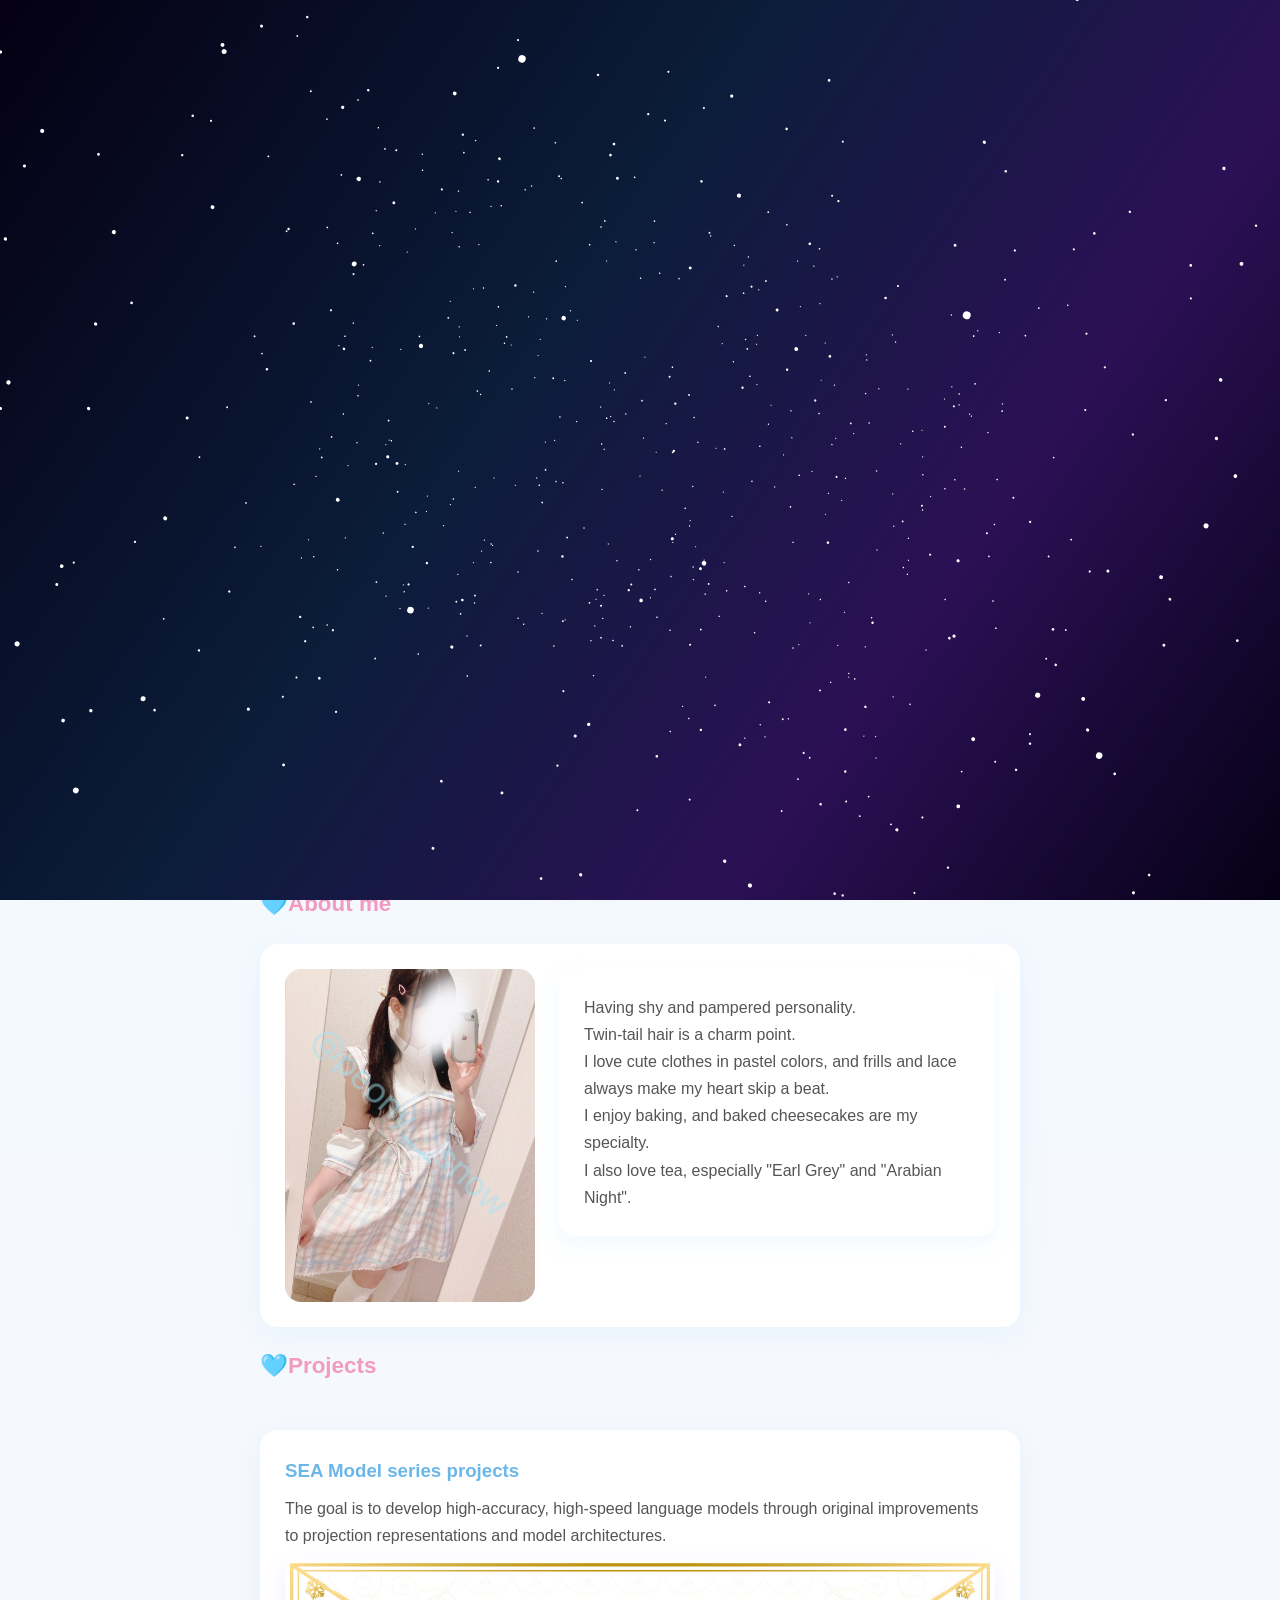
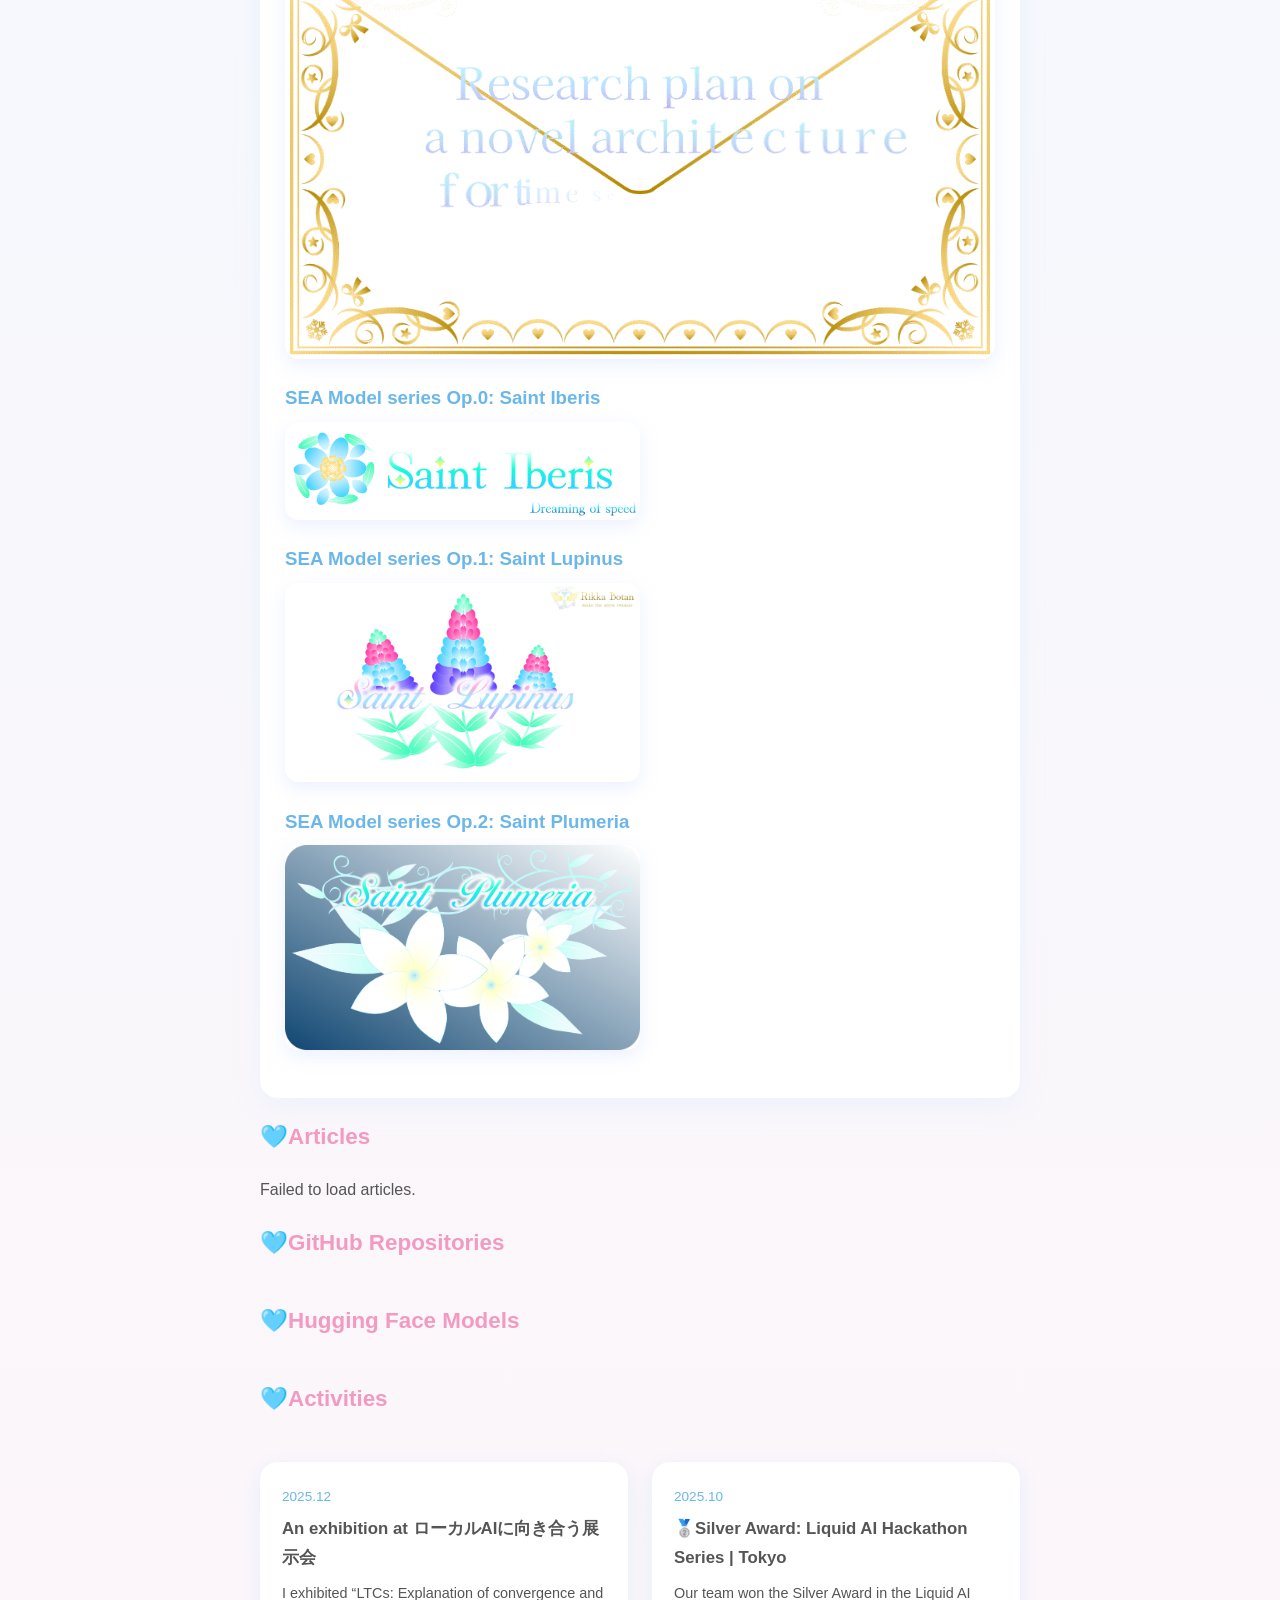
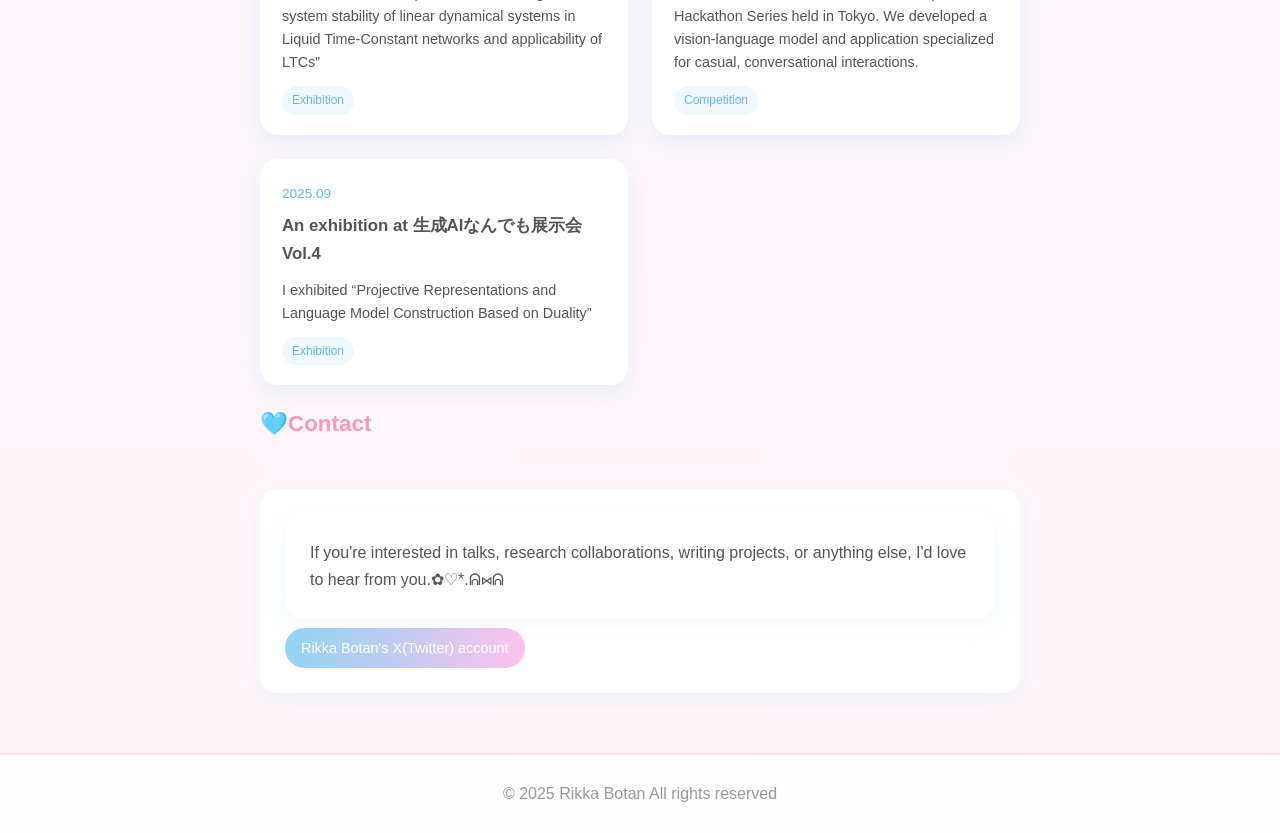
==== commit a9917127: "Add files via upload" ====
--- a/index.html
+++ b/index.html
@@ -7,7 +7,7 @@
   <link rel="stylesheet" href="style.css" />
 </head>
 <body>
-
+<canvas id="intro-canvas"></canvas>
 <header>
     <h1>🩵 Rikka Botan | Portfolio 🩵</h1>
     <button class="menu-toggle" aria-label="Toggle Menu">☰</button>
--- a/style.css
+++ b/style.css
@@ -17,7 +17,6 @@
     left: 0;
     width: 100%;
     background: #ffffffcc;
-    backdrop-filter: blur(6px);
     padding: 5px 20px;
     display: flex;
     justify-content: space-between;
@@ -56,7 +55,6 @@
         gap: 15px;
         width: 100%;
         background: #ffffffcc;
-        backdrop-filter: blur(6px);
         padding: 15px 20px;
         border-radius: 12px;
         position: absolute;
@@ -98,7 +96,7 @@
     padding: 60px 20px;
     background: #ffffff;
     border-radius: 20px;
-    box-shadow: 0 10px 30px rgba(180, 220, 255, 0.6);
+    box-shadow: 0 10px 30px rgba(180, 220, 255, 0.25);
   }
   
   .hero h2 {
@@ -114,7 +112,7 @@
     background: #ffffff;
     padding: 25px;
     border-radius: 16px;
-    box-shadow: 0 8px 20px rgba(200, 230, 255, 0.6);
+    box-shadow: 0 8px 20px rgba(200, 230, 255, 0.25);
   }
 
   section h2 {
@@ -127,7 +125,7 @@
     background: #ffffff;
     padding: 25px;
     border-radius: 16px;
-    box-shadow: 0 8px 20px rgba(200, 230, 255, 0.6);
+    box-shadow: 0 8px 20px rgba(200, 230, 255, 0.25);
   }
   .about {
     display: flex;
@@ -136,7 +134,7 @@
     background: #ffffff;
     padding: 25px;
     border-radius: 18px;
-    box-shadow: 0 8px 25px rgba(200, 230, 255, 0.6);
+    box-shadow: 0 8px 25px rgba(200, 230, 255, 0.25);
   }
   
   .about-text h3 {
@@ -182,7 +180,7 @@
     padding: 25px;
     margin-top: 25px;
     border-radius: 18px;
-    box-shadow: 0 8px 25px rgba(200, 230, 255, 0.6);
+    box-shadow: 0 8px 25px rgba(200, 230, 255, 0.25);
   }
   
   .project h3 {
@@ -208,14 +206,14 @@
   
   .project a:hover {
     transform: translateY(-2px);
-    box-shadow: 0 6px 15px rgba(180, 200, 255, 0.6);
+    box-shadow: 0 6px 15px rgba(180, 200, 255, 0.25);
   }
 
   #contact p {
     background: #ffffff;
     padding: 25px;
     border-radius: 16px;
-    box-shadow: 0 8px 20px rgba(200, 230, 255, 0.6);
+    box-shadow: 0 8px 20px rgba(200, 230, 255, 0.25);
   }
   
   #contact a {
@@ -235,13 +233,13 @@
     width: 100%;
     border-radius: 14px;
     margin-bottom: 15px;
-    box-shadow: 0 6px 18px rgba(180, 200, 255, 0.6);
+    box-shadow: 0 6px 18px rgba(180, 200, 255, 0.25);
   }
   .sea-project-img {
     width: 50%;
     border-radius: 14px;
     margin-bottom: 15px;
-    box-shadow: 0 6px 18px rgba(180, 200, 255, 0.6);
+    box-shadow: 0 6px 18px rgba(180, 200, 255, 0.25);
   }
 
   #links {
@@ -260,7 +258,7 @@
     border-radius: 14px;
     padding: 20px;
     margin-bottom: 15px;
-    box-shadow: 0 6px 20px rgba(180, 220, 255, 0.6);
+    box-shadow: 0 6px 20px rgba(180, 220, 255, 0.25);
   }
   .repo-card h3 a {
     color: #6bb7e9;
@@ -271,7 +269,7 @@
     border-radius: 14px;
     padding: 20px;
     margin-bottom: 20px;
-    box-shadow: 0 6px 20px rgba(200, 230, 255, 0.6);
+    box-shadow: 0 6px 20px rgba(200, 230, 255, 0.25);
     text-align: left;
   }
   .hf-card h3 a {
@@ -298,7 +296,7 @@
     border-radius: 14px;
     padding: 20px;
     margin-bottom: 15px;
-    box-shadow: 0 6px 20px rgba(180, 220, 255, 0.6);
+    box-shadow: 0 6px 20px rgba(180, 220, 255, 0.25);
   }
   
   .card-header {
@@ -435,7 +433,6 @@
   header h1,
   section h2{
     display: inline-block;
-    will-change: transform;
   }
 
   @keyframes rotateYOnce {
@@ -450,5 +447,15 @@
   .rotate-y {
     animation: rotateYOnce 1.8s cubic-bezier(.22,1,.36,1);
   }
-  
-
+
+#intro-canvas {
+  position: fixed;
+  inset: 0;
+  z-index: 9999;
+  background: black;
+}
+
+body.intro-playing {
+  overflow: hidden;
+}
+
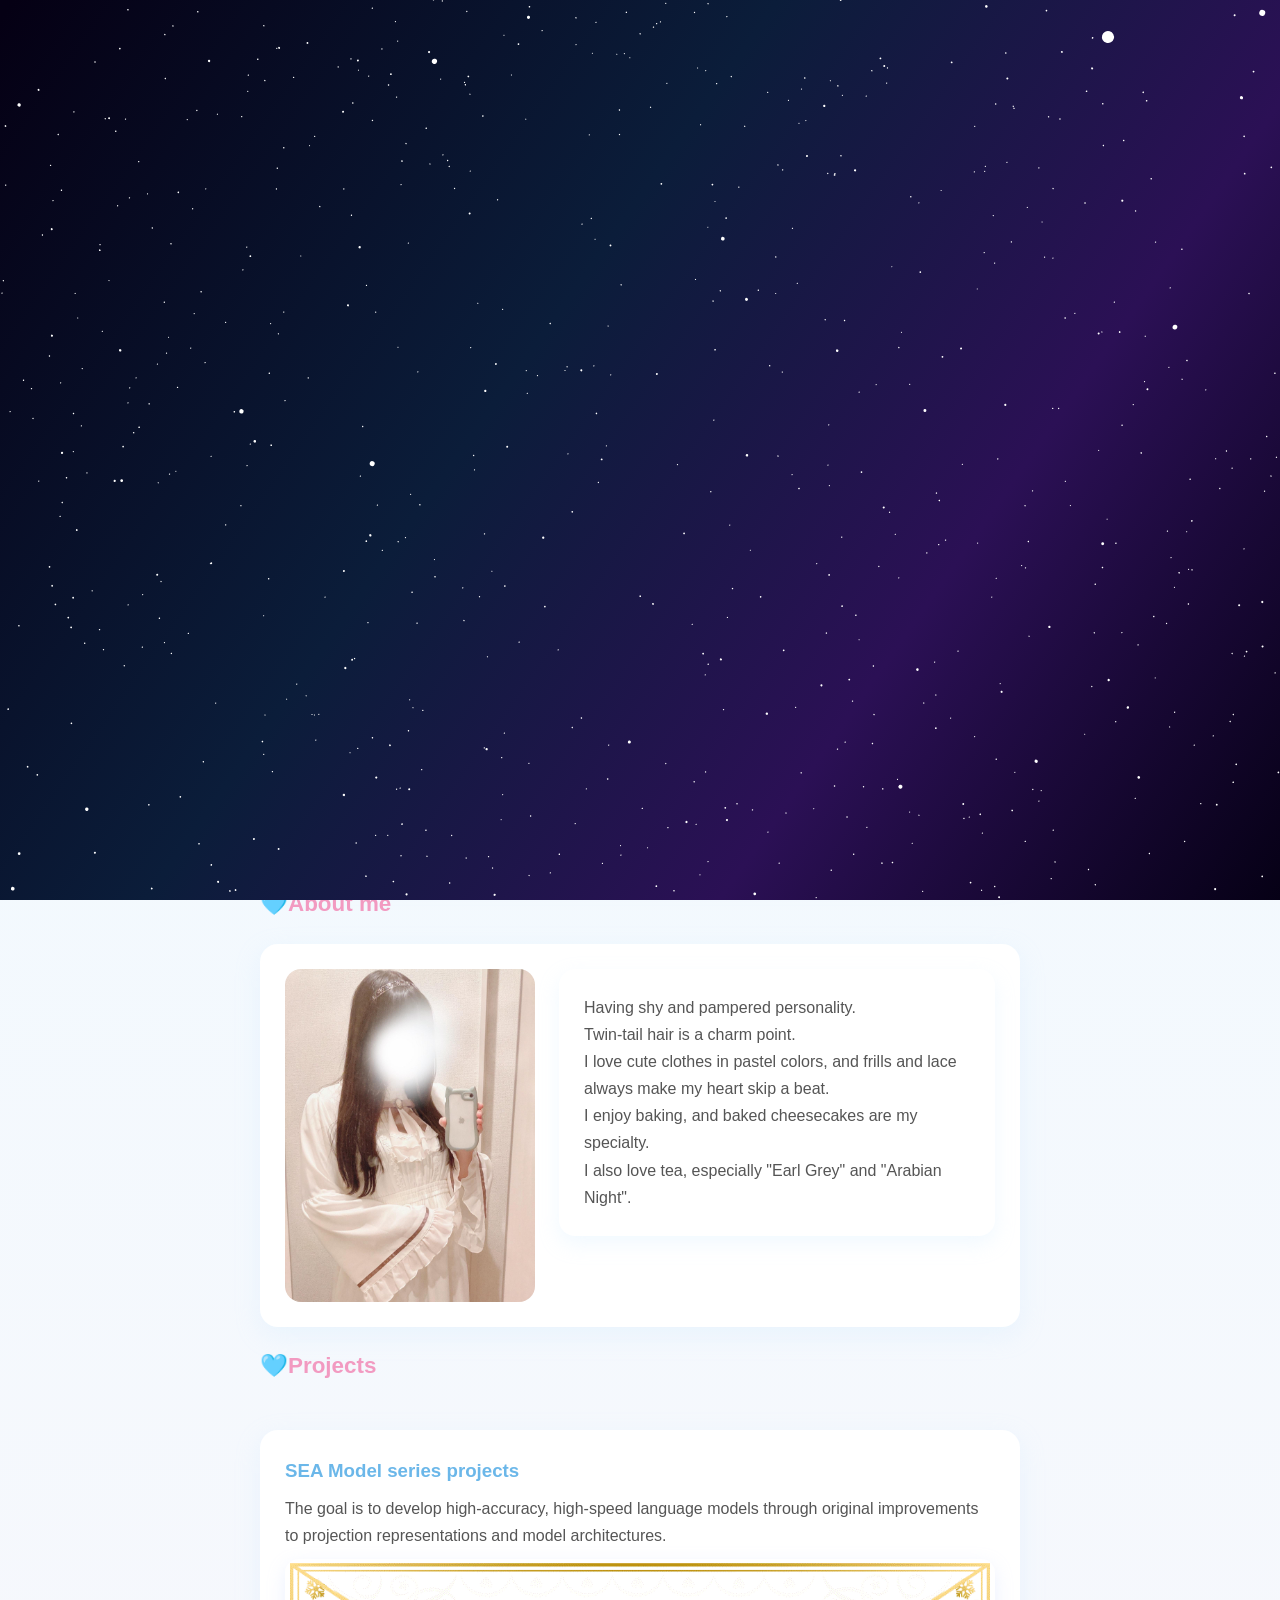
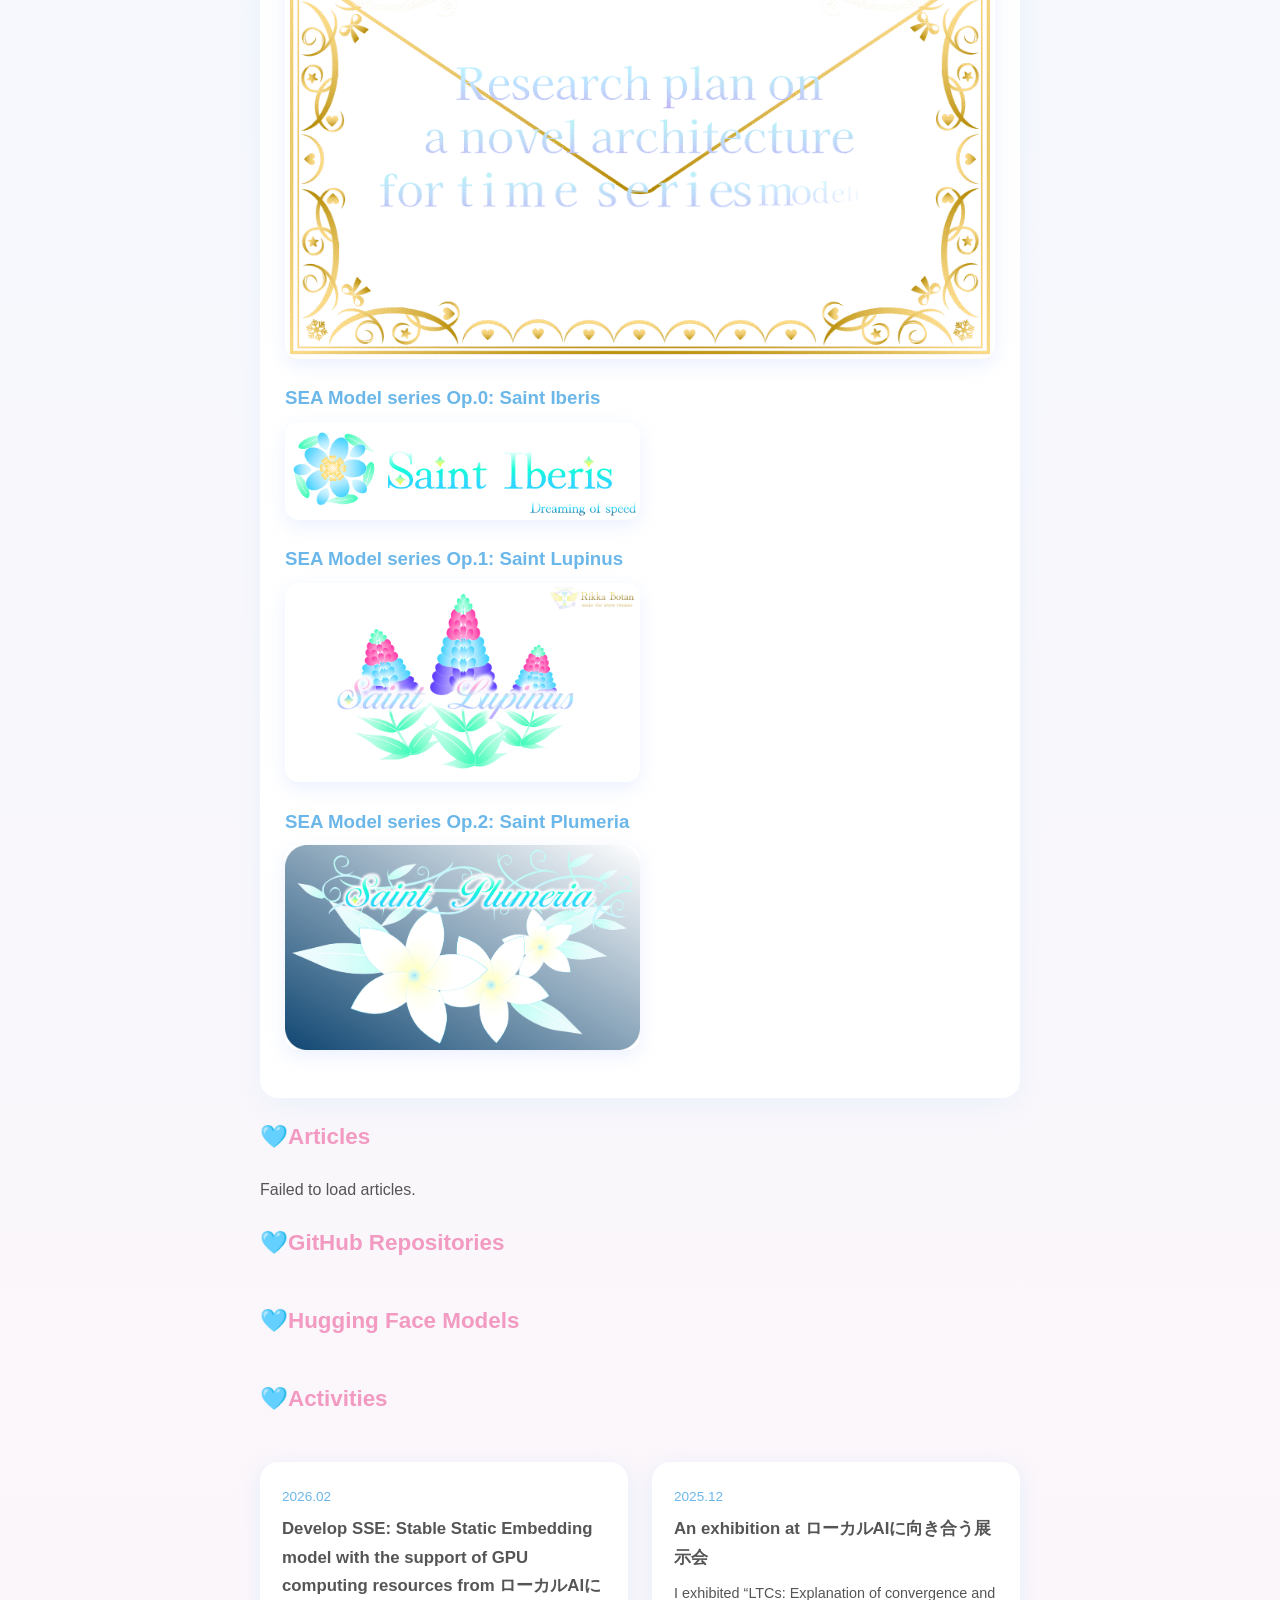
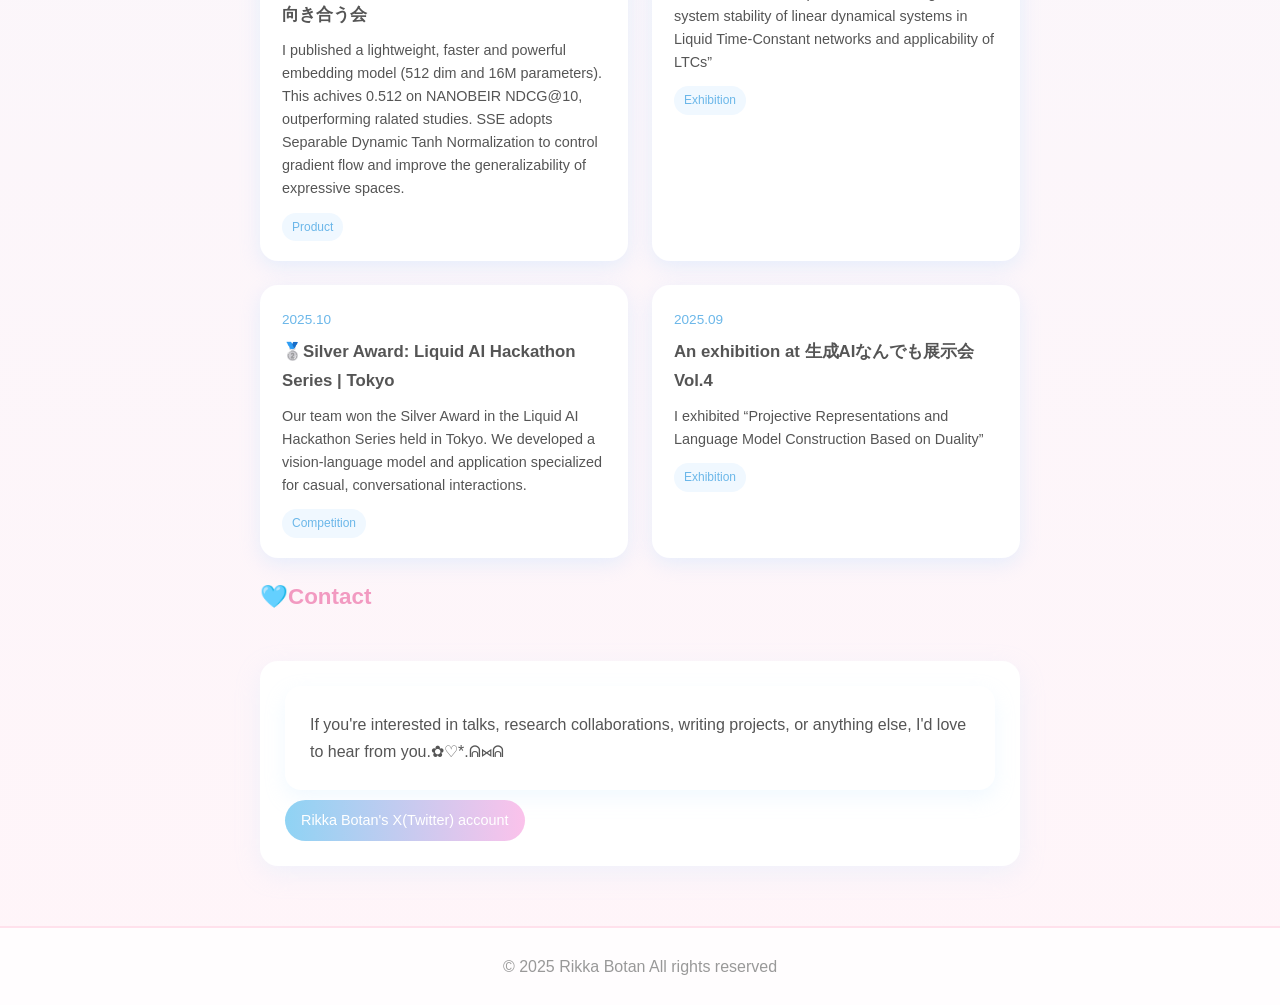
==== commit f8e9cb1f: "Update index.html" ====
--- a/index.html
+++ b/index.html
@@ -239,7 +239,18 @@
         <h2>🩵Activities</h2>
       
         <div class="activities-grid">
-      
+
+          <div class="activity-card">
+            <span class="activity-date">2026.02</span>
+            <h3>Develop SSE: Stable Static Embedding model with the support of GPU computing resources from ローカルAIに向き合う会</h3>
+            <p>
+                I published a lightweight, faster and powerful embedding model (512 dim and 16M parameters).
+                This achives 0.512 on NANOBEIR NDCG@10, outperforming ralated studies.
+                SSE adopts Separable Dynamic Tanh Normalization to control gradient flow and improve the generalizability of expressive spaces.
+            </p>
+            <span class="activity-tag">Product</span>
+          </div>
+          
           <div class="activity-card">
             <span class="activity-date">2025.12</span>
             <h3>An exhibition at ローカルAIに向き合う展示会</h3>
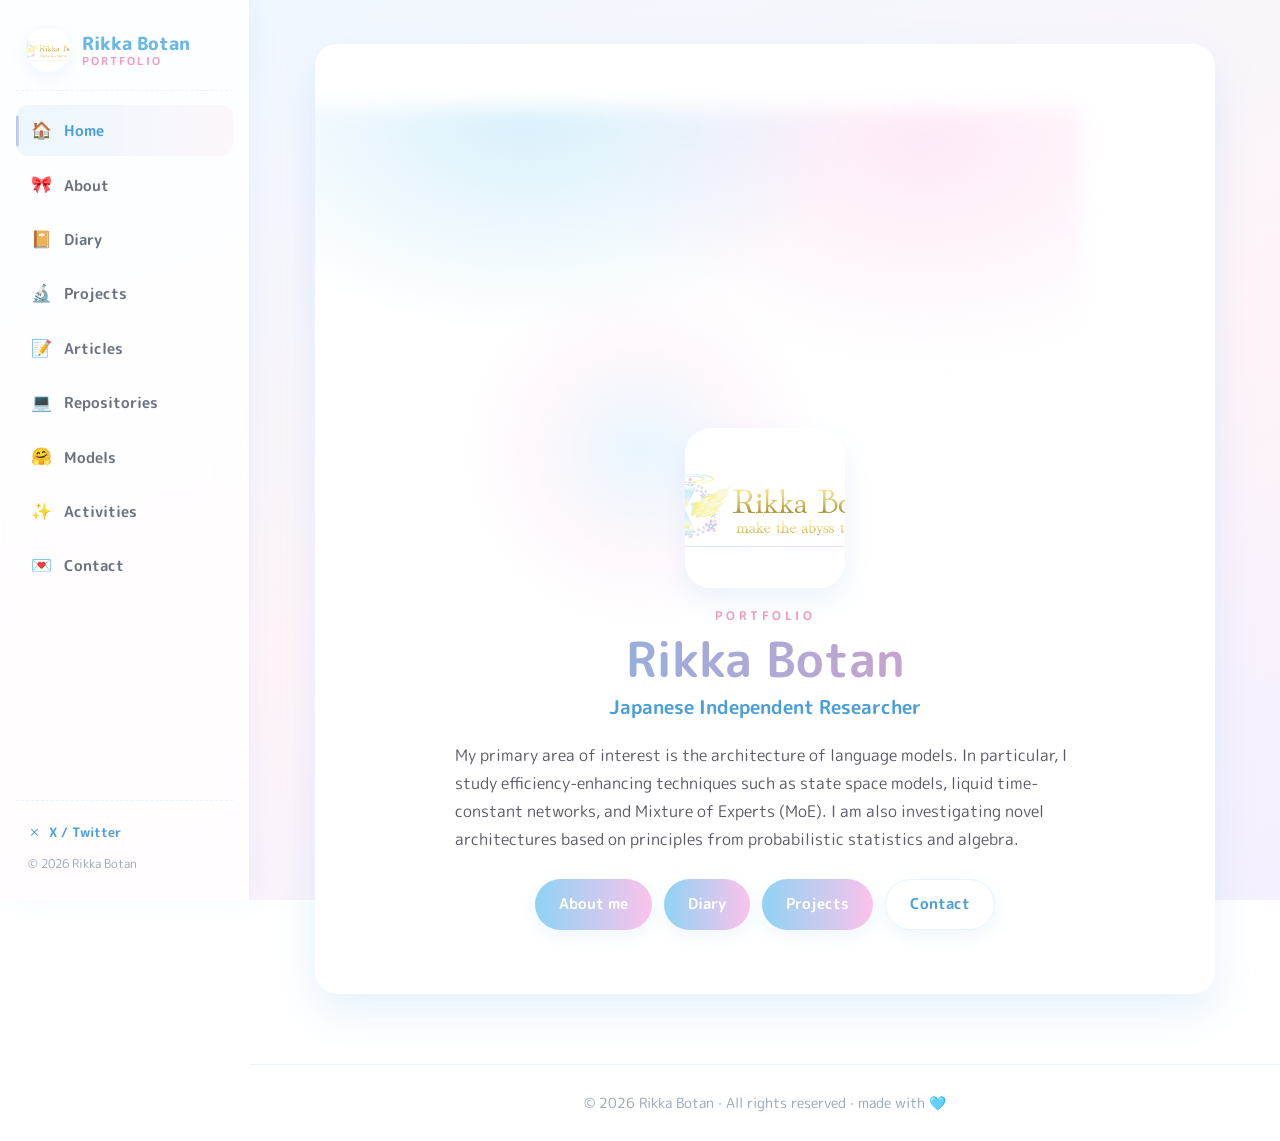
==== commit 646c7939: "Rebuild portfolio: sidebar layout, English UI, diary page, GitHub Pages ready - Split into 9 pages w" ====
--- a/index.html
+++ b/index.html
@@ -1,303 +1,46 @@
 <!DOCTYPE html>
-<html lang="ja">
+<html lang="en">
 <head>
-  <meta charset="UTF-8" />
+  <meta charset="UTF-8">
+  <meta name="viewport" content="width=device-width, initial-scale=1.0">
+  <meta name="theme-color" content="#eef8ff">
+  <meta name="description" content="Rikka Botan — Japanese independent researcher exploring efficient language-model architectures.">
   <title>Rikka Botan | Portfolio</title>
-  <meta name="viewport" content="width=device-width, initial-scale=1.0" />
-  <link rel="stylesheet" href="style.css" />
+  <link rel="icon" href="images/RikkaBotan_Logo.png">
+  <link rel="preconnect" href="https://fonts.googleapis.com">
+  <link rel="preconnect" href="https://fonts.gstatic.com" crossorigin>
+  <link href="https://fonts.googleapis.com/css2?family=M+PLUS+Rounded+1c:wght@400;500;700;800&display=swap" rel="stylesheet">
+  <link rel="stylesheet" href="style.css">
+  <script>document.documentElement.className += " js";</script>
 </head>
-<body>
-<canvas id="intro-canvas"></canvas>
-<header>
-    <h1>🩵 Rikka Botan | Portfolio 🩵</h1>
-    <button class="menu-toggle" aria-label="Toggle Menu">☰</button>
-    <nav class="nav-links">
-        <a href="#hero">🩵Top</a>
-        <a href="#about">🩵About me</a>
-        <a href="#Research projects">🩵Projects</a>
-        <a href="#articles">🩵Articles</a>
-        <a href="#github-repos">🩵Repos</a>
-        <a href="#hf-models">🩵Models</a>
-        <a href="#activities">🩵Activities</a>
-        <a href="#contact">🩵Contact</a>
-    </nav>
-    </header>
-      
+<body data-page="index">
+  <canvas id="intro-canvas"></canvas>
 
   <main>
-
-    <section id="hero">
-      <section class="hero">
-        <img class="project-img" src="images/RikkaBotan_Logo.png" alt="logo">
-        <h2>🩵 Japanese independent Researcher 🩵</h2>
-        <p>
-          My primary area of interest is the architecture of language models.<br>
-          In particular, I study efficiency-enhancing techniques such as state space models, liquid time-constant networks, and Mixture of Experts (MoE).<br>
-          I am also investigating novel architectures based on principles from probabilistic statistics and algebra.
-        </p>
-      </section>
+    <section class="hero">
+      <div class="hero-glow"></div>
+      <img class="hero-logo" src="images/RikkaBotan_Logo.png" alt="Rikka Botan logo">
+      <p class="hero-kicker">Portfolio</p>
+      <h1 class="hero-title">Rikka Botan</h1>
+      <p class="tagline">Japanese Independent Researcher</p>
+      <p class="lead">
+        My primary area of interest is the architecture of language models.
+        In particular, I study efficiency-enhancing techniques such as state space
+        models, liquid time-constant networks, and Mixture of Experts (MoE).
+        I am also investigating novel architectures based on principles from
+        probabilistic statistics and algebra.
+      </p>
+      <div class="cta-row">
+        <a class="btn" href="about.html">About me</a>
+        <a class="btn" href="diary.html">Diary</a>
+        <a class="btn" href="projects.html">Projects</a>
+        <a class="btn ghost" href="contact.html">Contact</a>
+      </div>
     </section>
-
-    <section id="about">
-      <h2>🩵About me</h2>
-    
-      <section class="about">
-        <div class="slider">
-          <div class="slider-track">
-            <img src="images/RikkaBotan1.jpeg" alt="">
-            <img src="images/RikkaBotan2.jpeg" alt="">
-            <img src="images/RikkaBotan3.jpeg" alt="">
-            <img src="images/RikkaBotan4.jpeg" alt="">
-            <img src="images/RikkaBotan5.jpeg" alt="">
-            <img src="images/RikkaBotan6.jpeg" alt="">
-            <img src="images/RikkaBotan7.jpeg" alt="">
-          </div>
-        </div>
-    
-        <p>
-          Having shy and pampered personality. <br>
-          Twin-tail hair is a charm point.<br>
-          I love cute clothes in pastel colors, and frills and lace always make my heart skip a beat.<br>
-          I enjoy baking, and baked cheesecakes are my specialty.<br>
-          I also love tea, especially "Earl Grey" and "Arabian Night".
-        </p>
-      </section>
-    </section>
-    <script>
-      const slider = document.querySelector(".slider");
-      const track = document.querySelector(".slider-track");
-      const images = document.querySelectorAll(".slider-track img");
-    
-      let loaded = 0;
-    
-      let index = 0;
-      window.addEventListener("load", () => {
-        setInterval(() => {
-          index = (index + 1) % images.length;
-          track.style.transform = `translateX(-${index * 40}%)`;
-        }, 3000);
-      });      
-    </script>
-    
-      
-    <section id="Research projects">
-      <h2>🩵Projects</h2>
-      <div class="project">
-        <h3>SEA Model series projects</h3>
-        <p>The goal is to develop high-accuracy, high-speed language models through original improvements to projection representations and model architectures.</p>
-        <img class="project-img" src="images/SEAModel_series.gif" alt="SEAGIF">
-        <h3>SEA Model series Op.0: Saint Iberis</h3>
-        <img class="sea-project-img" src="images/Saint_Iberis_logo.png" alt="SaintIberis">
-        <h3>SEA Model series Op.1: Saint Lupinus</h3>
-        <img class="sea-project-img" src="images/SaintLupinus.png" alt="SaintLupinus">
-        <h3>SEA Model series Op.2: Saint Plumeria</h3>
-        <img class="sea-project-img" src="images/SaintPlumeria_logo.jpg" alt="SaintPlumeria">
-      </div>
-
-    </section>
-
-    <section id="articles">
-        <h2>🩵Articles</h2>
-        <div id="qiita-list"></div>
-      </section>
-      
-    <script>
-    const qiitaUser = "peony_snow";
-    fetch(`https://qiita.com/api/v2/users/${qiitaUser}/items?per_page=50`)
-    .then(res => res.json())
-    .then(articles => {
-        const container = document.getElementById("qiita-list");
-        container.innerHTML = "";
-
-        if (!articles || articles.length === 0) {
-        container.innerHTML = "<p>No articles found.</p>";
-        return;
-        }
-
-        articles.sort((a, b) => b.likes_count - a.likes_count);
-
-        const createCard = (article) => {
-            const card = document.createElement("div");
-            card.className = "qiita-card";
-            card.innerHTML = `
-                <div class="card-header">
-                    <img class="qiita-icon" src="images/qiita_icon.png" alt="qiita">
-                    <span class="user-name">Qiita</span>
-                </div>
-                <h3><a href="${article.url}" target="_blank">${article.title}</a></h3>
-                <p>❤️ ${article.likes_count} Likes</p>
-                <p>🎵 ${new Date(article.updated_at).toLocaleDateString()}</p>
-            `;
-            return card;
-        };
-
-        const top5 = articles.slice(0, 3);
-        top5.forEach(article => container.appendChild(createCard(article)));
-
-        const rest = articles.slice(3);
-        if (rest.length > 0) {
-        const details = document.createElement("details");
-        details.innerHTML = `<summary>other articles (${rest.length} 件)</summary>`;
-        const grid = document.createElement("div");
-        grid.className = "grid-container";
-        rest.forEach(article => grid.appendChild(createCard(article)));
-        details.appendChild(grid);
-        container.appendChild(details);
-        }
-    })
-    .catch(err => {
-        console.error("API Error:", err);
-        document.getElementById("qiita-list").innerHTML = "<p>Failed to load articles.</p>";
-    });
-    </script>
-
-    <section id="github-repos">
-        <h2>🩵GitHub Repositories</h2>
-        <div id="repo-list"></div>
-      </section>
-      
-      <script>
-      const username = "Rikka-Botan";
-      
-      fetch(`https://api.github.com/users/${username}/repos`)
-        .then(res => res.json())
-        .then(repos => {
-          const container = document.getElementById("repo-list");
-          container.innerHTML = "";
-      
-          repos.sort((a, b) => b.stargazers_count - a.stargazers_count);
-      
-          const createCard = (repo) => {
-            const card = document.createElement("div");
-            card.className = "repo-card";
-            card.innerHTML = `
-              <h3><a href="${repo.html_url}" target="_blank">${repo.name}</a></h3>
-              <p>${repo.description || "説明なし"}</p>
-              <p>⭐ ${repo.stargazers_count}</p>
-            `;
-            return card;
-          };
-      
-          repos.slice(0, 3).forEach(repo => {
-            container.appendChild(createCard(repo));
-          });
-      
-          const rest = repos.slice(3);
-          if (rest.length > 0) {
-            const details = document.createElement("details");
-            details.innerHTML = `<summary>other repositories (${rest.length})</summary>`;
-            rest.forEach(repo => details.appendChild(createCard(repo)));
-            container.appendChild(details);
-          }
-        })
-        .catch(err => console.error("GitHub API Error", err));
-      </script>      
-    
-      <section id="hf-models">
-        <h2>🩵Hugging Face Models</h2>
-        <div id="hf-list"></div>
-      </section>
-      
-      <script>
-      const hfUser = "RikkaBotan";
-      
-      fetch(`https://huggingface.co/api/models?author=${hfUser}`)
-        .then(res => res.json())
-        .then(models => {
-          const container = document.getElementById("hf-list");
-          container.innerHTML = "";
-      
-          models.sort((a, b) => (b.likes || 0) - (a.likes || 0));
-      
-          const createCard = (m) => {
-            const card = document.createElement("div");
-            card.className = "hf-card";
-            card.innerHTML = `
-              <h3><a href="https://huggingface.co/${m.modelId}" target="_blank">${m.modelId}</a></h3>
-              <p>${m.pipeline_tag || ""}</p>
-              <p>❤️ ${m.likes || 0} Likes</p>
-            `;
-            return card;
-          };
-      
-          models.slice(0, 3).forEach(m => {
-            container.appendChild(createCard(m));
-          });
-      
-          const rest = models.slice(3);
-          if (rest.length > 0) {
-            const details = document.createElement("details");
-            details.innerHTML = `<summary>other models (${rest.length})</summary>`;
-            rest.forEach(m => details.appendChild(createCard(m)));
-            container.appendChild(details);
-          }
-        })
-        .catch(err => console.error("HF API Error", err));
-      </script>     
-    
-      <section id="activities">
-        <h2>🩵Activities</h2>
-      
-        <div class="activities-grid">
-
-          <div class="activity-card">
-            <span class="activity-date">2026.02</span>
-            <h3>Develop SSE: Stable Static Embedding model with the support of GPU computing resources from ローカルAIに向き合う会</h3>
-            <p>
-                I published a lightweight, faster and powerful embedding model (512 dim and 16M parameters).
-                This achives 0.512 on NANOBEIR NDCG@10, outperforming ralated studies.
-                SSE adopts Separable Dynamic Tanh Normalization to control gradient flow and improve the generalizability of expressive spaces.
-            </p>
-            <span class="activity-tag">Product</span>
-          </div>
-          
-          <div class="activity-card">
-            <span class="activity-date">2025.12</span>
-            <h3>An exhibition at ローカルAIに向き合う展示会</h3>
-            <p>
-                I exhibited “LTCs: Explanation of convergence and system stability of linear dynamical systems in Liquid Time-Constant networks and applicability of LTCs”
-            </p>
-            <span class="activity-tag">Exhibition</span>
-          </div>
-
-          <div class="activity-card">
-            <span class="activity-date">2025.10</span>
-            <h3>🥈Silver Award: Liquid AI Hackathon Series | Tokyo </h3>
-            <p>
-                Our team won the Silver Award in the Liquid AI Hackathon Series held in Tokyo. We developed a vision-language model and application specialized for casual, conversational interactions.
-            </p>
-            <span class="activity-tag">Competition</span>
-          </div>
-
-          <div class="activity-card">
-            <span class="activity-date">2025.09</span>
-            <h3>An exhibition at 生成AIなんでも展示会 Vol.4</h3>
-            <p>
-                I exhibited “Projective Representations and Language Model Construction Based on Duality”
-            </p>
-            <span class="activity-tag">Exhibition</span>
-          </div>
-
-        </div>
-      </section>
-      
-
-    <section id="contact">
-        <h2>🩵Contact</h2>
-        <div class="project">
-            <p>If you're interested in talks, research collaborations, writing projects, or anything else, I'd love to hear from you.✿♡*.ᕱ⋈ᕱ</p>
-            <a href="https://x.com/peony__snow" target="_blank">
-                Rikka Botan's X(Twitter) account
-            </a><br />
-        </div>
-        </section>
-
   </main>
 
-  <footer>
-    <p>© 2025 Rikka Botan All rights reserved</p>
-  </footer>
-    
+  <script src="layout.js"></script>
   <script src="script.js"></script>
+  <script src="intro.js"></script>
 </body>
 </html>
--- a/style.css
+++ b/style.css
@@ -1,461 +1,554 @@
-* {
-    margin: 0;
-    padding: 0;
-    box-sizing: border-box;
+/* =====================================================================
+   Rikka Botan | Portfolio — stylesheet
+   Sidebar layout · pastel/🩵 design · modern micro-interactions
+   tokens → base → layout(sidebar/topbar) → pages → components →
+   effects → responsive → reduced-motion
+   ===================================================================== */
+
+/* ---------- Design tokens ------------------------------------------ */
+:root {
+  --sky: #6bb7e9;
+  --sky-deep: #4a9fd8;
+  --sky-soft: #8fd3f4;
+  --pink: #f29ac1;
+  --pink-soft: #fbc2eb;
+
+  --ink: #5a5a66;
+  --ink-soft: #6b7280;
+  --muted: #9aa5b1;
+
+  --bg-1: #eef8ff;
+  --bg-2: #fff4f9;
+  --card: #ffffff;
+  --line: #e6f4ff;
+
+  --shadow-lg: 0 18px 40px rgba(150, 200, 245, .24);
+  --shadow: 0 12px 28px rgba(160, 205, 245, .22);
+  --shadow-sm: 0 6px 18px rgba(170, 210, 245, .20);
+  --shadow-hover: 0 18px 38px rgba(150, 200, 245, .34);
+
+  --radius-lg: 22px;
+  --radius: 18px;
+  --radius-sm: 14px;
+  --pill: 999px;
+
+  --grad-btn: linear-gradient(90deg, #8fd3f4, #fbc2eb);
+  --grad-bg: linear-gradient(160deg, #eef8ff 0%, #fff4f9 55%, #f4f0ff 100%);
+  --grad-text: linear-gradient(90deg, #6bb7e9, #f29ac1);
+
+  --side-w: 250px;
+  --topbar-h: 58px;
+  --content-max: 900px;
+
+  --font: "M PLUS Rounded 1c", "Rounded Mplus 1c",
+          "Hiragino Maru Gothic ProN", "Yu Gothic", "Meiryo",
+          system-ui, -apple-system, "Segoe UI", Roboto, sans-serif;
+  --emoji: "Apple Color Emoji", "Segoe UI Emoji", "Segoe UI Symbol",
+           "Noto Color Emoji", sans-serif;
+}
+
+/* ---------- Reset / base ------------------------------------------- */
+*, *::before, *::after { margin: 0; padding: 0; box-sizing: border-box; }
+
+html {
+  scroll-behavior: smooth;
+  scroll-padding-top: 80px;
+  -webkit-text-size-adjust: 100%;
+  text-size-adjust: 100%;
+}
+
+body {
+  font-family: var(--font);
+  line-height: 1.75;
+  color: var(--ink);
+  background: var(--grad-bg);
+  background-attachment: fixed;
+  min-height: 100vh;
+  min-height: 100dvh;
+  overflow-x: hidden;
+  -webkit-font-smoothing: antialiased;
+  text-rendering: optimizeLegibility;
+}
+
+img { max-width: 100%; height: auto; display: block; }
+a { color: var(--sky-deep); }
+.emoji { font-family: var(--emoji); font-style: normal; }
+
+/* entrance fade — only active when JS is present (no-JS keeps content) */
+.js main { opacity: 0; transform: translateY(14px); }
+.js.is-ready main { opacity: 1; transform: none; transition: opacity .5s ease, transform .5s ease; }
+.js.is-leaving main { opacity: 0; transform: translateY(-10px); transition: opacity .26s ease, transform .26s ease; }
+
+/* ---------- Sidebar ------------------------------------------------ */
+.sidebar {
+  position: fixed;
+  top: 0; left: 0; bottom: 0;
+  width: var(--side-w);
+  display: flex;
+  flex-direction: column;
+  padding: 22px 16px;
+  background: rgba(255, 255, 255, .82);
+  -webkit-backdrop-filter: blur(14px);
+  backdrop-filter: blur(14px);
+  border-right: 1px solid var(--line);
+  box-shadow: 6px 0 26px rgba(160, 205, 245, .12);
+  z-index: 1000;
+  transition: transform .32s cubic-bezier(.4, 0, .2, 1);
+}
+.sidebar .brand {
+  display: flex;
+  align-items: center;
+  gap: 12px;
+  text-decoration: none;
+  padding: 6px 10px 18px;
+  margin-bottom: 8px;
+  border-bottom: 1px dashed var(--line);
+}
+.brand-logo {
+  width: 44px; height: 44px;
+  border-radius: 50%;
+  object-fit: cover;
+  box-shadow: var(--shadow-sm);
+  transition: transform .4s ease;
+}
+.sidebar .brand:hover .brand-logo { transform: rotate(8deg) scale(1.06); }
+.brand-text {
+  display: flex;
+  flex-direction: column;
+  font-weight: 800;
+  font-size: 1.12rem;
+  color: var(--sky);
+  line-height: 1.2;
+}
+.brand-text small { font-size: .68rem; font-weight: 600; color: var(--pink); letter-spacing: .18em; text-transform: uppercase; }
+
+.side-nav { display: flex; flex-direction: column; gap: 3px; margin-top: 6px; flex: 1 1 auto; }
+.side-nav a {
+  position: relative;
+  display: flex;
+  align-items: center;
+  gap: 12px;
+  padding: 11px 14px;
+  border-radius: 12px;
+  text-decoration: none;
+  color: var(--ink-soft);
+  font-weight: 700;
+  font-size: .96rem;
+  transition: color .25s, background .25s, transform .25s;
+  overflow: hidden;
+}
+.side-nav a .ico { font-size: 1.05rem; width: 22px; text-align: center; transition: transform .3s ease; }
+.side-nav a::before {
+  content: "";
+  position: absolute;
+  left: 0; top: 50%;
+  height: 0; width: 3px;
+  transform: translateY(-50%);
+  border-radius: 3px;
+  background: var(--grad-btn);
+  transition: height .28s ease;
+}
+.side-nav a:hover { color: var(--sky-deep); background: var(--bg-1); transform: translateX(3px); }
+.side-nav a:hover .ico { transform: scale(1.22) rotate(-6deg); }
+.side-nav a.active { color: var(--sky-deep); background: linear-gradient(90deg, rgba(143,211,244,.16), rgba(251,194,235,.12)); }
+.side-nav a.active::before { height: 60%; }
+
+.side-foot { padding: 14px 12px 4px; border-top: 1px dashed var(--line); }
+.side-social {
+  display: inline-block;
+  font-size: .82rem;
+  font-weight: 700;
+  color: var(--sky-deep);
+  text-decoration: none;
+  padding: 6px 0;
+  transition: color .25s, transform .25s;
+}
+.side-social:hover { color: var(--pink); transform: translateX(3px); }
+.side-foot p { font-size: .72rem; color: var(--muted); margin-top: 4px; }
+
+/* ---------- Mobile topbar + overlay -------------------------------- */
+.layout-topbar {
+  display: none;
+  position: fixed;
+  top: 0; left: 0; right: 0;
+  height: var(--topbar-h);
+  align-items: center;
+  gap: 12px;
+  padding: 0 16px;
+  background: rgba(255, 255, 255, .9);
+  -webkit-backdrop-filter: blur(12px);
+  backdrop-filter: blur(12px);
+  border-bottom: 1px solid var(--line);
+  z-index: 1001;
+}
+.topbar-brand { display: flex; align-items: center; gap: 9px; text-decoration: none; color: var(--sky); font-weight: 800; }
+.topbar-brand img { width: 32px; height: 32px; border-radius: 50%; }
+
+.menu-toggle {
+  width: 40px; height: 40px;
+  border: none; background: none; cursor: pointer;
+  position: relative; flex: 0 0 auto;
+}
+.menu-toggle span {
+  position: absolute; left: 9px; right: 9px; height: 2.5px;
+  border-radius: 2px; background: var(--sky);
+  transition: transform .3s ease, opacity .2s ease, top .3s ease;
+}
+.menu-toggle span:nth-child(1) { top: 13px; }
+.menu-toggle span:nth-child(2) { top: 19px; }
+.menu-toggle span:nth-child(3) { top: 25px; }
+.menu-toggle[aria-expanded="true"] span:nth-child(1) { top: 19px; transform: rotate(45deg); }
+.menu-toggle[aria-expanded="true"] span:nth-child(2) { opacity: 0; }
+.menu-toggle[aria-expanded="true"] span:nth-child(3) { top: 19px; transform: rotate(-45deg); }
+
+.nav-overlay {
+  position: fixed; inset: 0;
+  background: rgba(90, 110, 140, .28);
+  -webkit-backdrop-filter: blur(2px);
+  backdrop-filter: blur(2px);
+  opacity: 0; visibility: hidden;
+  transition: opacity .3s, visibility .3s;
+  z-index: 999;
+}
+.nav-overlay.show { opacity: 1; visibility: visible; }
+
+/* ---------- Main content region ------------------------------------ */
+main {
+  margin-left: var(--side-w);
+  padding: 44px clamp(20px, 4vw, 48px) 44px;
+}
+main > * { max-width: var(--content-max); margin-left: auto; margin-right: auto; }
+
+.page-head { text-align: center; margin-bottom: 30px; }
+.page-head h1 {
+  display: inline-block;
+  font-size: clamp(1.7rem, 4.5vw, 2.2rem);
+  background: var(--grad-text);
+  -webkit-background-clip: text; background-clip: text;
+  -webkit-text-fill-color: transparent;
+  color: var(--sky);
+  letter-spacing: .02em;
+}
+.page-head .sub { margin-top: 6px; color: var(--ink-soft); font-size: .98rem; }
+
+section { margin-bottom: 26px; scroll-margin-top: 80px; }
+section > h2 { display: inline-block; font-size: 1.3rem; margin-bottom: 16px; color: var(--pink); }
+
+/* ---------- Home / hero -------------------------------------------- */
+.hero {
+  position: relative;
+  overflow: hidden;
+  text-align: center;
+  background: var(--card);
+  border-radius: var(--radius-lg);
+  box-shadow: var(--shadow-lg);
+  padding: clamp(34px, 6vw, 64px) clamp(22px, 5vw, 52px);
+}
+.hero-glow {
+  position: absolute; inset: -40% -10% auto -10%;
+  height: 320px;
+  background: radial-gradient(60% 100% at 30% 0%, rgba(143,211,244,.35), transparent 70%),
+             radial-gradient(60% 100% at 80% 10%, rgba(251,194,235,.35), transparent 70%);
+  filter: blur(10px);
+  pointer-events: none;
+  z-index: 0;
+}
+.hero > * { position: relative; z-index: 1; }
+.hero-logo {
+  width: clamp(120px, 22vw, 160px);
+  aspect-ratio: 1;
+  object-fit: cover;
+  margin: 0 auto 18px;
+  border-radius: 26px;
+  box-shadow: var(--shadow);
+  animation: float 5s ease-in-out infinite;
+}
+.hero-kicker { color: var(--pink); font-weight: 700; letter-spacing: .3em; text-transform: uppercase; font-size: .74rem; }
+.hero-title {
+  font-size: clamp(2rem, 7vw, 3rem);
+  line-height: 1.1;
+  margin: 6px 0 4px;
+  background: var(--grad-text);
+  -webkit-background-clip: text; background-clip: text;
+  -webkit-text-fill-color: transparent;
+  color: var(--sky);
+}
+.hero .tagline { font-size: clamp(1rem, 3.2vw, 1.2rem); color: var(--sky-deep); font-weight: 700; margin-bottom: 18px; }
+.hero .lead { max-width: 620px; margin: 0 auto 26px; color: var(--ink); text-align: left; }
+.cta-row { display: flex; flex-wrap: wrap; justify-content: center; gap: 12px; }
+
+/* ---------- Buttons ------------------------------------------------ */
+.btn {
+  display: inline-flex; align-items: center; gap: 8px;
+  padding: 11px 24px;
+  border-radius: var(--pill);
+  background: var(--grad-btn);
+  color: #fff; font-weight: 700; font-size: .95rem;
+  text-decoration: none;
+  box-shadow: var(--shadow-sm);
+  transition: box-shadow .25s ease, filter .25s ease;
+  will-change: transform;
+}
+.btn:hover, .btn:focus-visible { box-shadow: var(--shadow-hover); filter: saturate(1.1); }
+.btn.ghost { background: #fff; color: var(--sky-deep); border: 1.5px solid var(--line); }
+
+/* ---------- Cards + hover ------------------------------------------ */
+.card {
+  background: var(--card);
+  border-radius: var(--radius);
+  padding: clamp(20px, 4vw, 28px);
+  box-shadow: var(--shadow);
+}
+
+.hoverable, .repo-card, .hf-card, .qiita-card, .activity-card, .diary-entry, .sea-card {
+  transition: transform .3s cubic-bezier(.2,.7,.3,1), box-shadow .3s ease;
+}
+.repo-card:hover, .hf-card:hover, .qiita-card:hover,
+.activity-card:hover, .diary-entry:hover, .sea-card:hover {
+  transform: translateY(-6px);
+  box-shadow: var(--shadow-hover);
+}
+
+/* ---------- About -------------------------------------------------- */
+.about {
+  display: flex; align-items: center; gap: 30px;
+  background: var(--card); border-radius: var(--radius);
+  padding: clamp(20px, 4vw, 30px); box-shadow: var(--shadow);
+}
+.about-media { flex: 0 0 auto; width: min(250px, 42%); }
+.about > p { flex: 1 1 0; min-width: 0; color: var(--ink); }
+.slider {
+  width: 100%; aspect-ratio: 3 / 4; overflow: hidden;
+  border-radius: var(--radius-sm); box-shadow: var(--shadow-sm); background: var(--bg-1);
+}
+.slider-track { display: flex; width: 100%; height: 100%; transition: transform .6s ease; }
+.slider-track img { flex: 0 0 100%; width: 100%; height: 100%; object-fit: cover; }
+.slider-dots { display: flex; justify-content: center; gap: 7px; margin-top: 12px; }
+.slider-dots button {
+  width: 8px; height: 8px; padding: 0; border: none; border-radius: 50%;
+  background: var(--line); cursor: pointer; transition: background .3s, transform .3s;
+}
+.slider-dots button[aria-current="true"] { background: var(--sky); transform: scale(1.35); }
+
+/* ---------- Projects ----------------------------------------------- */
+.project-intro { text-align: center; }
+.project-intro h3 { color: var(--sky-deep); margin-bottom: 8px; font-size: 1.15rem; }
+.project-intro p { color: var(--ink); margin-bottom: 18px; }
+.project-hero-img {
+  width: 100%; max-width: 560px; margin: 0 auto;
+  border-radius: var(--radius-sm); box-shadow: var(--shadow-sm);
+}
+.sea-grid {
+  display: grid; grid-template-columns: repeat(auto-fit, minmax(210px, 1fr));
+  gap: 20px; margin-top: 22px;
+}
+.sea-card {
+  background: var(--card); border-radius: var(--radius);
+  padding: 18px; box-shadow: var(--shadow-sm); text-align: center;
+}
+.sea-thumb {
+  display: flex; align-items: center; justify-content: center;
+  height: 170px; margin-bottom: 14px;
+  border-radius: var(--radius-sm);
+  background: linear-gradient(135deg, var(--bg-1), var(--bg-2));
+  overflow: hidden;
+}
+.sea-thumb img { max-width: 86%; max-height: 86%; width: auto; height: auto; object-fit: contain; }
+.sea-card .op { display: block; font-size: .74rem; font-weight: 700; letter-spacing: .1em; color: var(--pink); text-transform: uppercase; }
+.sea-card h3 { color: var(--sky-deep); font-size: 1.02rem; margin-top: 2px; }
+
+/* ---------- API card grids ----------------------------------------- */
+.card-grid { display: grid; grid-template-columns: repeat(auto-fill, minmax(260px, 1fr)); gap: 16px; }
+.repo-card, .hf-card, .qiita-card {
+  background: var(--card); border-radius: var(--radius-sm); padding: 20px;
+  box-shadow: var(--shadow-sm); overflow-wrap: anywhere; word-break: break-word;
+}
+.repo-card h3, .hf-card h3, .qiita-card h3 { font-size: 1.02rem; margin-bottom: 8px; line-height: 1.4; }
+.repo-card h3 a, .hf-card h3 a, .qiita-card h3 a { color: var(--sky-deep); text-decoration: none; }
+.repo-card h3 a:hover, .hf-card h3 a:hover, .qiita-card h3 a:hover { text-decoration: underline; }
+.repo-card p, .hf-card p, .qiita-card p { font-size: .9rem; margin: 4px 0; color: var(--ink-soft); }
+.card-header { display: flex; align-items: center; gap: 8px; margin-bottom: 8px; }
+.qiita-icon { width: 22px; height: 22px; border-radius: 5px; }
+.user-name { font-weight: 700; color: var(--ink); }
+.state-msg { color: var(--muted); padding: 8px 2px; }
+
+/* ---------- Activities --------------------------------------------- */
+.activities-grid { display: grid; grid-template-columns: repeat(auto-fill, minmax(260px, 1fr)); gap: 22px; }
+.activity-card {
+  background: var(--card); border-radius: var(--radius); padding: 20px 22px;
+  box-shadow: var(--shadow-sm); display: flex; flex-direction: column;
+}
+.activity-date { font-size: .85rem; color: var(--sky); font-weight: 700; }
+.activity-card h3 { margin: 6px 0 10px; font-size: 1.02rem; color: var(--ink); line-height: 1.5; }
+.activity-card p { font-size: .9rem; color: var(--ink-soft); }
+.activity-card a { color: var(--sky-deep); }
+.activity-tag {
+  align-self: flex-start; margin-top: auto; padding: 4px 12px;
+  font-size: .74rem; font-weight: 700; border-radius: var(--pill);
+  background: var(--bg-1); color: var(--sky);
+}
+.activity-tag[data-kind="Article"]     { background: #fff0f6; color: var(--pink); }
+.activity-tag[data-kind="Competition"] { background: #fffbe8; color: #d9a300; }
+.activity-tag[data-kind="Product"]     { background: #eefaf1; color: #3cae74; }
+
+/* ---------- Diary (timeline) --------------------------------------- */
+.diary-list { position: relative; padding-left: 6px; }
+.diary-list::before {
+  content: ""; position: absolute; left: 20px; top: 6px; bottom: 6px;
+  width: 2px; border-radius: 2px;
+  background: linear-gradient(var(--sky-soft), var(--pink-soft));
+}
+.diary-entry {
+  position: relative; margin-left: 48px; margin-bottom: 20px;
+  background: var(--card); border-radius: var(--radius);
+  padding: 20px 24px; box-shadow: var(--shadow-sm);
+}
+.diary-entry::before {
+  content: ""; position: absolute; left: -35px; top: 24px;
+  width: 14px; height: 14px; border-radius: 50%;
+  background: var(--sky); border: 3px solid #fff;
+  box-shadow: 0 0 0 2px var(--sky-soft);
+  transition: transform .3s ease, background .3s ease;
+}
+.diary-entry:hover::before { transform: scale(1.25); background: var(--pink); }
+.diary-head { display: flex; align-items: baseline; justify-content: space-between; gap: 12px; }
+.diary-date { color: var(--sky); font-weight: 700; font-size: .84rem; }
+.diary-mood { font-size: 1.4rem; line-height: 1; }
+.diary-entry h3 { margin: 4px 0 8px; font-size: 1.08rem; color: var(--sky-deep); }
+.diary-entry p { color: var(--ink); font-size: .95rem; }
+.diary-tags { margin-top: 12px; display: flex; flex-wrap: wrap; gap: 6px; }
+.diary-tags span {
+  font-size: .72rem; font-weight: 700; color: var(--pink);
+  background: #fff0f6; padding: 3px 10px; border-radius: var(--pill);
+}
+
+/* ---------- Contact ------------------------------------------------ */
+.contact-card { text-align: center; }
+.contact-card p { margin-bottom: 18px; }
+
+/* ---------- details / summary -------------------------------------- */
+details { margin-top: 20px; text-align: center; }
+summary {
+  cursor: pointer; font-weight: 700; color: var(--sky-deep); list-style: none;
+  padding: 10px 18px; background: #fff; border-radius: var(--pill);
+  box-shadow: var(--shadow-sm); display: inline-block; transition: transform .2s, box-shadow .2s;
+}
+summary::-webkit-details-marker { display: none; }
+summary::before { content: "▾ "; }
+summary:hover { transform: translateY(-1px); box-shadow: var(--shadow); }
+details[open] > summary { margin-bottom: 18px; }
+details[open] > summary::before { content: "▴ "; }
+details > .card-grid, details > .activities-grid { text-align: left; }
+
+/* ---------- Pager -------------------------------------------------- */
+.pager {
+  display: flex; justify-content: space-between; gap: 12px;
+  margin-top: 38px; padding-top: 24px; border-top: 2px dashed var(--line);
+}
+.pager a {
+  display: inline-flex; flex-direction: column;
+  text-decoration: none; padding: 12px 20px;
+  border-radius: var(--radius-sm); background: #fff;
+  box-shadow: var(--shadow-sm); transition: transform .25s, box-shadow .25s;
+  max-width: 48%;
+}
+.pager a small { font-size: .72rem; color: var(--muted); }
+.pager a span { font-weight: 800; color: var(--sky-deep); font-size: 1rem; }
+.pager a.next { text-align: right; margin-left: auto; align-items: flex-end; }
+.pager a:hover { transform: translateY(-3px); box-shadow: var(--shadow); }
+.pager a.prev:hover { transform: translateY(-3px) translateX(-3px); }
+.pager a.next:hover { transform: translateY(-3px) translateX(3px); }
+
+/* ---------- Footer ------------------------------------------------- */
+.site-footer {
+  margin-left: var(--side-w);
+  text-align: center; padding: 26px 20px;
+  color: var(--muted); font-size: .86rem;
+  border-top: 1px solid var(--line);
+}
+
+/* ---------- Back-to-top -------------------------------------------- */
+.to-top {
+  position: fixed; right: 20px; bottom: 20px;
+  width: 46px; height: 46px; border: none; border-radius: 50%;
+  background: var(--grad-btn); color: #fff; font-size: 1.3rem; line-height: 1;
+  cursor: pointer; box-shadow: var(--shadow);
+  opacity: 0; transform: translateY(16px) scale(.8); pointer-events: none;
+  transition: opacity .3s, transform .3s, filter .2s; z-index: 900;
+}
+.to-top.show { opacity: 1; transform: none; pointer-events: auto; }
+.to-top:hover { filter: saturate(1.1); transform: translateY(-3px); }
+
+/* ---------- Scroll progress + cursor glow -------------------------- */
+.scroll-progress {
+  position: fixed; top: 0; left: 0; right: 0; height: 3px;
+  transform: scaleX(0); transform-origin: left;
+  background: var(--grad-btn); z-index: 1200; pointer-events: none;
+}
+.cursor-glow {
+  position: fixed; top: 0; left: 0; width: 360px; height: 360px;
+  margin: -180px 0 0 -180px; border-radius: 50%;
+  pointer-events: none; z-index: 0;
+  background: radial-gradient(circle, rgba(143,211,244,.20), rgba(251,194,235,.12) 42%, transparent 70%);
+  will-change: transform;
+}
+
+/* ---------- Reveal / sway / spin / float / petals ------------------ */
+.reveal { opacity: 0; transform: translateY(34px) scale(.97); transition: opacity .8s ease, transform .9s cubic-bezier(.25,1.4,.5,1); }
+.reveal.is-visible { opacity: 1; transform: none; }
+
+@keyframes float { 0%,100% { transform: translateY(0); } 50% { transform: translateY(-9px); } }
+@keyframes sway-smooth { 0%,50%,100% { transform: rotate(0deg); } 25% { transform: rotate(1deg); } 75% { transform: rotate(-1deg); } }
+.sway { animation: sway-smooth 6s ease-in-out infinite; transform-origin: top center; }
+@keyframes rotateYOnce { from { transform: rotateY(0); } to { transform: rotateY(720deg); } }
+.rotate-y { animation: rotateYOnce 1.8s cubic-bezier(.22,1,.36,1); }
+
+.petal {
+  position: fixed; top: -60px; left: 0; pointer-events: none; z-index: 800;
+  will-change: transform;
+  animation-name: petal-fall, petal-sway;
+  animation-timing-function: linear, ease-in-out;
+  animation-iteration-count: 1, infinite;
+}
+@keyframes petal-fall { to { transform: translateY(110vh) rotate(360deg); opacity: 0; } }
+@keyframes petal-sway { 0%,100% { margin-left: 0; } 50% { margin-left: 90px; } }
+
+/* ---------- Intro canvas (home only) ------------------------------- */
+#intro-canvas { display: none; }
+body.intro-playing { overflow: hidden; }
+body.intro-playing #intro-canvas { display: block; position: fixed; inset: 0; z-index: 9999; background: #050014; }
+
+/* ---------- Responsive: sidebar → drawer --------------------------- */
+@media (max-width: 1023px) {
+  .layout-topbar { display: flex; }
+  .sidebar {
+    width: min(300px, 84vw);
+    transform: translateX(-100%);
+    box-shadow: 8px 0 34px rgba(120, 160, 210, .28);
   }
-
-  body {
-    font-family: "Rounded Mplus 1c", "Hiragino Maru Gothic ProN", sans-serif;
-    line-height: 1.7;
-    background: linear-gradient(180deg, #f0faff, #fff5f9);
-    color: #555;
+  .sidebar.open { transform: none; }
+  main { margin-left: 0; padding-top: calc(var(--topbar-h) + 26px); }
+  .site-footer { margin-left: 0; }
+  body.nav-open { overflow: hidden; }
+}
+
+@media (max-width: 600px) {
+  .about { flex-direction: column; align-items: center; text-align: center; }
+  .about-media { width: min(240px, 74%); }
+  main { padding-left: 18px; padding-right: 18px; }
+  .diary-entry { margin-left: 40px; padding: 18px; }
+  .pager a { font-size: .74rem; }
+  .pager a span { font-size: .86rem; }
+}
+
+/* ---------- Reduced motion ----------------------------------------- */
+@media (prefers-reduced-motion: reduce) {
+  html { scroll-behavior: auto; }
+  *, *::before, *::after {
+    animation-duration: .001ms !important;
+    animation-iteration-count: 1 !important;
+    transition-duration: .001ms !important;
   }
-
-  header {
-    position: fixed;
-    top: 0;
-    left: 0;
-    width: 100%;
-    background: #ffffffcc;
-    padding: 5px 20px;
-    display: flex;
-    justify-content: space-between;
-    align-items: center;
-    border-bottom: 2px solid #e6f4ff;
-    z-index: 1000;
-  }
-  
-  header h1 {
-    font-size: 1.5rem;
-    color: #6bb7e9;
-  }
-.menu-toggle {
-    display: none;
-    font-size: 1.5rem;
-    background: none;
-    border: none;
-    cursor: pointer;
-    z-index: 1001;
-    position: relative;
-  }
-  
-  .nav-links {
-    display: flex;
-    gap: 20px;
-  }
-
-  @media (max-width: 768px) {
-    .menu-toggle {
-      display: block;
-      z-index: 1000;
-    }
-    .nav-links {
-        display: none;
-        flex-direction: column;
-        gap: 15px;
-        width: 100%;
-        background: #ffffffcc;
-        padding: 15px 20px;
-        border-radius: 12px;
-        position: absolute;
-        top: 50px;
-        left: 0;
-        z-index: 999;
-        max-height: calc(100vh - 50px);
-        overflow-y: auto;
-    }
-    .nav-links.active {
-      display: flex;
-    }
-  }
-    
-  nav a {
-    margin-left: 20px;
-    text-decoration: none;
-    font-weight: 600;
-    color: #6bb7e9;
-    transition: color 0.3s;
-  }
-  
-  nav a:hover {
-    color: #6bb7e9;
-  }
-
-  main {
-    max-width: 800px;
-    margin: 60px auto;
-    padding: 0 20px;
-  }
-  
-  section {
-    margin-bottom: 20px;
-  }
-
-  #hero {
-    text-align: left;
-    padding: 60px 20px;
-    background: #ffffff;
-    border-radius: 20px;
-    box-shadow: 0 10px 30px rgba(180, 220, 255, 0.25);
-  }
-  
-  .hero h2 {
-    font-size: 1.8rem;
-    color: #6bb7e9;
-    margin-bottom: 10px;
-  }
-  
-  .hero p {
-    text-align: left;
-    color: #555;
-    line-height: 1.6;
-    background: #ffffff;
-    padding: 25px;
-    border-radius: 16px;
-    box-shadow: 0 8px 20px rgba(200, 230, 255, 0.25);
-  }
-
-  section h2 {
-    font-size: 1.4rem;
-    margin-bottom: 20px;
-    color: #f29ac1;
-  }
-
-  #about p {
-    background: #ffffff;
-    padding: 25px;
-    border-radius: 16px;
-    box-shadow: 0 8px 20px rgba(200, 230, 255, 0.25);
-  }
-  .about {
-    display: flex;
-    align-items: flex-start;
-    gap: 24px;
-    background: #ffffff;
-    padding: 25px;
-    border-radius: 18px;
-    box-shadow: 0 8px 25px rgba(200, 230, 255, 0.25);
-  }
-  
-  .about-text h3 {
-    color: #6bb7e9;
-    margin-bottom: 10px;
-  }
-  
-  .about-text p {
-    color: #555;
-    line-height: 1.6;
-  }
-  .slider {
-    aspect-ratio: 3 / 4;
-    width: 40%;        
-    max-width: 250px;
-    overflow: hidden;
-    border-radius: 16px;
-    flex: 0 0 auto; 
-  }
-
-  .slider-track {
-    display: flex;
-    width: 250%;
-    transition: transform 0.6s ease;
-  }
-
-  .slider-track img {
-    width: 40%;
-    object-fit: cover;
-  }
-  @media (max-width: 600px) {
-    .about {
-      flex-direction: column;
-      align-items: center;
-      gap: 16px;
-    }
-    .about p {
-      width: 100%;
-    }
-  }
-  .project {
-    background: #ffffff;
-    padding: 25px;
-    margin-top: 25px;
-    border-radius: 18px;
-    box-shadow: 0 8px 25px rgba(200, 230, 255, 0.25);
-  }
-  
-  .project h3 {
-    color: #6bb7e9;
-    margin-bottom: 8px;
-  }
-  
-  .project p {
-    margin-bottom: 10px;
-    color: #555;
-  }
-  
-  .project a {
-    display: inline-block;
-    padding: 8px 16px;
-    border-radius: 999px;
-    background: linear-gradient(90deg, #8fd3f4, #fbc2eb);
-    color: white;
-    text-decoration: none;
-    font-size: 0.9rem;
-    transition: transform 0.2s, box-shadow 0.2s;
-  }
-  
-  .project a:hover {
-    transform: translateY(-2px);
-    box-shadow: 0 6px 15px rgba(180, 200, 255, 0.25);
-  }
-
-  #contact p {
-    background: #ffffff;
-    padding: 25px;
-    border-radius: 16px;
-    box-shadow: 0 8px 20px rgba(200, 230, 255, 0.25);
-  }
-  
-  #contact a {
-    color: #ffffff;
-    text-decoration: none;
-    font-weight: 200;
-  }
-
-  footer {
-    text-align: center;
-    padding: 25px;
-    background: #ffffffcc;
-    border-top: 2px solid #ffe1ec;
-    color: #999;
-  }
-  .project-img {
-    width: 100%;
-    border-radius: 14px;
-    margin-bottom: 15px;
-    box-shadow: 0 6px 18px rgba(180, 200, 255, 0.25);
-  }
-  .sea-project-img {
-    width: 50%;
-    border-radius: 14px;
-    margin-bottom: 15px;
-    box-shadow: 0 6px 18px rgba(180, 200, 255, 0.25);
-  }
-
-  #links {
-    max-width: 800px;
-    margin: 60px auto;
-    padding: 0 20px;
-  }
-  
-  #links h2 {
-    color: #f29ac1;
-    margin-bottom: 25px;
-    text-align: center;
-  }
-  .repo-card {
-    background: #fff;
-    border-radius: 14px;
-    padding: 20px;
-    margin-bottom: 15px;
-    box-shadow: 0 6px 20px rgba(180, 220, 255, 0.25);
-  }
-  .repo-card h3 a {
-    color: #6bb7e9;
-    text-decoration: none;
-  }
-  .hf-card {
-    background: #fff;
-    border-radius: 14px;
-    padding: 20px;
-    margin-bottom: 20px;
-    box-shadow: 0 6px 20px rgba(200, 230, 255, 0.25);
-    text-align: left;
-  }
-  .hf-card h3 a {
-    color: #6bb7e9;
-    text-decoration: none;
-  }
-  @media (max-width: 768px) {
-    .hf-card {
-      width: 100%;          
-      box-sizing: border-box; 
-      overflow-wrap: break-word; 
-      word-break: break-all;   
-      font-size: 0.9rem;    
-      padding: 16px;        
-    }
-  }
-  .grid-container {
-    display: flex;
-    flex-direction: column;
-  }
-  
-  .qiita-card {
-    background: #fff;
-    border-radius: 14px;
-    padding: 20px;
-    margin-bottom: 15px;
-    box-shadow: 0 6px 20px rgba(180, 220, 255, 0.25);
-  }
-  
-  .card-header {
-    display: flex;
-    align-items: center;
-    gap: 8px;
-    margin-bottom: 8px;
-  }
-  
-  .qiita-icon {
-    width: 24px;
-    height: 24px;
-  }
-  
-  .user-name {
-    font-weight: bold;
-  }
-  
-  .qiita-card h3 {
-    font-size: 16px;
-    margin: 0 0 8px;
-  }
-  
-  .qiita-card p {
-    margin: 4px 0;
-    font-size: 14px;
-  }
-  
-  details {
-    margin-top: 12px;
-  }
-  
-  summary {
-    cursor: pointer;
-    font-weight: bold;
-    margin-bottom: 12px;
-  }
-
-  .details-list {
-    display: flex;
-    flex-direction: column;
-    gap: 12px;
-  }
-  .scroll-animate {
-    opacity: 0;
-    transform: translateY(40px) rotate(-6deg) scale(0.95);
-    transition:
-      opacity 0.8s ease,
-      transform 0.9s cubic-bezier(.25,1.4,.5,1);
-  }
-  
-  .scroll-animate.is-visible {
-    opacity: 1;
-    transform: translateY(0) rotate(0deg) scale(1);
-  } 
-  @keyframes sway-smooth {
-    0%   { transform: rotate(0deg); }
-    10%  { transform: rotate(0.6deg); }
-    25%  { transform: rotate(1.2deg); }
-    40%  { transform: rotate(0.6deg); }
-    50%  { transform: rotate(0deg); }
-    60%  { transform: rotate(-0.6deg); }
-    75%  { transform: rotate(-1.2deg); }
-    90%  { transform: rotate(-0.6deg); }
-    100% { transform: rotate(0deg); }
-  }
-  
-  .sway {
-    animation: sway-smooth 5s linear infinite;
-    transform-origin: top center;
-  }
-
-.activities-grid {
-    display: grid;
-    grid-template-columns: repeat(auto-fit, minmax(260px, 1fr));
-    gap: 24px;
-    margin-top: 24px;
-  }
-  
-  .activity-card {
-    background: #fff;
-    border-radius: 18px;
-    padding: 20px 22px;
-    box-shadow: 0 6px 20px rgba(180, 220, 255, 0.3);
-    position: relative;
-  }
-  
-  .activity-date {
-    font-size: 0.85rem;
-    color: #6bb7e9;
-  }
-  
-  .activity-card h3 {
-    margin: 6px 0 10px;
-    font-size: 1.05rem;
-  }
-  
-  .activity-card p {
-    font-size: 0.9rem;
-    line-height: 1.6;
-  }
-  
-  .activity-tag {
-    display: inline-block;
-    margin-top: 12px;
-    padding: 4px 10px;
-    font-size: 0.75rem;
-    border-radius: 999px;
-    background: #f0f8ff;
-    color: #6bb7e9;
-  }
-  .falling-flower {
-    position: fixed;
-    top: -60px;
-    pointer-events: none;
-    z-index: 9999;
-    font-size: 20px;
-    animation-name: fall, sway;
-    animation-timing-function: linear, ease-in-out;
-    animation-iteration-count: 1, infinite;
-  }
-  @keyframes fall {
-    to {
-      transform: translateY(110vh) rotate(360deg);
-      opacity: 0;
-    }
-  }
-  @keyframes sway {
-    0%   { margin-left: 0px; }
-    50%  { margin-left: 140px; }
-    100% { margin-left: 0px; }
-  }
-
-  header h1,
-  section h2{
-    display: inline-block;
-  }
-
-  @keyframes rotateYOnce {
-    from {
-      transform: rotateY(0deg);
-    }
-    to {
-      transform: rotateY(720deg);
-    }
-  }
-  
-  .rotate-y {
-    animation: rotateYOnce 1.8s cubic-bezier(.22,1,.36,1);
-  }
-
-#intro-canvas {
-  position: fixed;
-  inset: 0;
-  z-index: 9999;
-  background: black;
-}
-
-body.intro-playing {
-  overflow: hidden;
-}
-
+  .reveal { opacity: 1; transform: none; }
+  .petal, .cursor-glow { display: none !important; }
+}
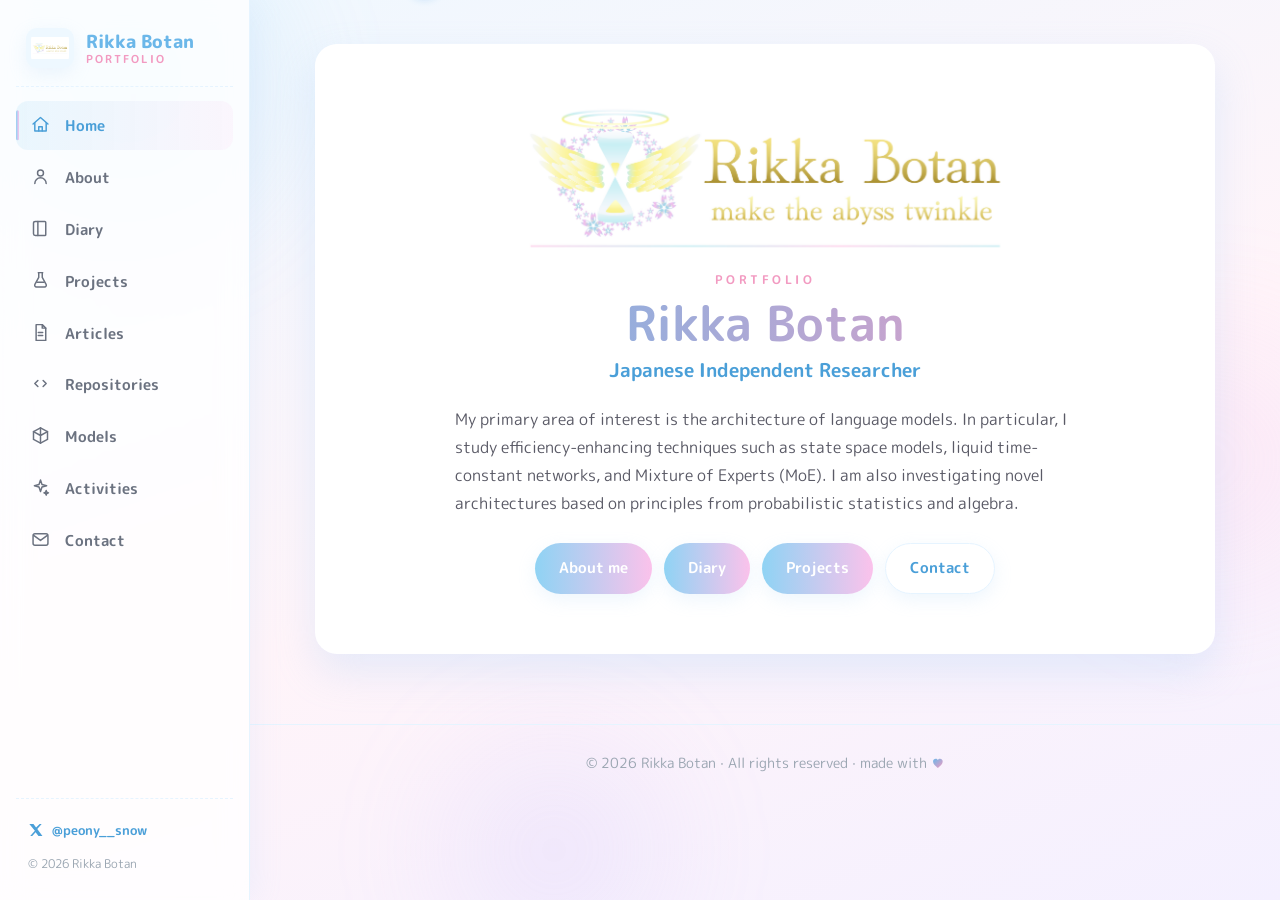
==== commit 5d957866: "Fix Home hero: trim logo whitespace, remove color-blob glow - The logo PNG had ~28% white padding ab" ====
--- a/index.html
+++ b/index.html
@@ -18,8 +18,7 @@
 
   <main>
     <section class="hero">
-      <div class="hero-glow"></div>
-      <img class="hero-logo" src="images/RikkaBotan_Logo.png" alt="Rikka Botan logo">
+      <img class="hero-logo" src="images/RikkaBotan_Logo_trim.png" alt="Rikka Botan logo">
       <p class="hero-kicker">Portfolio</p>
       <h1 class="hero-title">Rikka Botan</h1>
       <p class="tagline">Japanese Independent Researcher</p>
--- a/style.css
+++ b/style.css
@@ -1,8 +1,6 @@
 /* =====================================================================
    Rikka Botan | Portfolio — stylesheet
-   Sidebar layout · pastel/🩵 design · modern micro-interactions
-   tokens → base → layout(sidebar/topbar) → pages → components →
-   effects → responsive → reduced-motion
+   Sidebar layout · pastel design · SVG icons · snow/star motifs
    ===================================================================== */
 
 /* ---------- Design tokens ------------------------------------------ */
@@ -19,13 +17,14 @@
 
   --bg-1: #eef8ff;
   --bg-2: #fff4f9;
+  --bg-3: #f4f0ff;
   --card: #ffffff;
   --line: #e6f4ff;
 
   --shadow-lg: 0 18px 40px rgba(150, 200, 245, .24);
   --shadow: 0 12px 28px rgba(160, 205, 245, .22);
   --shadow-sm: 0 6px 18px rgba(170, 210, 245, .20);
-  --shadow-hover: 0 18px 38px rgba(150, 200, 245, .34);
+  --shadow-hover: 0 20px 40px rgba(150, 200, 245, .34);
 
   --radius-lg: 22px;
   --radius: 18px;
@@ -43,8 +42,6 @@
   --font: "M PLUS Rounded 1c", "Rounded Mplus 1c",
           "Hiragino Maru Gothic ProN", "Yu Gothic", "Meiryo",
           system-ui, -apple-system, "Segoe UI", Roboto, sans-serif;
-  --emoji: "Apple Color Emoji", "Segoe UI Emoji", "Segoe UI Symbol",
-           "Noto Color Emoji", sans-serif;
 }
 
 /* ---------- Reset / base ------------------------------------------- */
@@ -72,128 +69,82 @@
 
 img { max-width: 100%; height: auto; display: block; }
 a { color: var(--sky-deep); }
-.emoji { font-family: var(--emoji); font-style: normal; }
-
-/* entrance fade — only active when JS is present (no-JS keeps content) */
-.js main { opacity: 0; transform: translateY(14px); }
-.js.is-ready main { opacity: 1; transform: none; transition: opacity .5s ease, transform .5s ease; }
-.js.is-leaving main { opacity: 0; transform: translateY(-10px); transition: opacity .26s ease, transform .26s ease; }
+svg { display: block; }
+
+/* entrance fade — only when JS present (no-JS keeps content visible) */
+.js main { opacity: 0; }
+.js.is-ready main { opacity: 1; }
+
+/* ---------- Decorative background (parallax) ----------------------- */
+.bg-decor { position: fixed; inset: 0; z-index: 0; pointer-events: none; overflow: hidden; }
+.bg-decor .blob {
+  position: absolute; border-radius: 50%; filter: blur(46px); opacity: .5;
+  will-change: transform;
+}
+.bg-decor .blob.b1 { width: 420px; height: 420px; top: -120px; left: -80px; background: radial-gradient(circle, rgba(143,211,244,.55), transparent 70%); }
+.bg-decor .blob.b2 { width: 380px; height: 380px; top: 30%; right: -120px; background: radial-gradient(circle, rgba(251,194,235,.5), transparent 70%); }
+.bg-decor .blob.b3 { width: 340px; height: 340px; bottom: -120px; left: 30%; background: radial-gradient(circle, rgba(196,181,253,.42), transparent 70%); }
 
 /* ---------- Sidebar ------------------------------------------------ */
 .sidebar {
-  position: fixed;
-  top: 0; left: 0; bottom: 0;
-  width: var(--side-w);
-  display: flex;
-  flex-direction: column;
-  padding: 22px 16px;
+  position: fixed; top: 0; left: 0; bottom: 0; width: var(--side-w);
+  display: flex; flex-direction: column; padding: 22px 16px;
   background: rgba(255, 255, 255, .82);
-  -webkit-backdrop-filter: blur(14px);
-  backdrop-filter: blur(14px);
+  -webkit-backdrop-filter: blur(14px); backdrop-filter: blur(14px);
   border-right: 1px solid var(--line);
   box-shadow: 6px 0 26px rgba(160, 205, 245, .12);
-  z-index: 1000;
-  transition: transform .32s cubic-bezier(.4, 0, .2, 1);
+  z-index: 1000; transition: transform .32s cubic-bezier(.4, 0, .2, 1);
 }
 .sidebar .brand {
-  display: flex;
-  align-items: center;
-  gap: 12px;
-  text-decoration: none;
-  padding: 6px 10px 18px;
-  margin-bottom: 8px;
-  border-bottom: 1px dashed var(--line);
+  display: flex; align-items: center; gap: 12px; text-decoration: none;
+  padding: 6px 10px 18px; margin-bottom: 8px; border-bottom: 1px dashed var(--line);
 }
 .brand-logo {
-  width: 44px; height: 44px;
-  border-radius: 50%;
-  object-fit: cover;
-  box-shadow: var(--shadow-sm);
-  transition: transform .4s ease;
+  width: 48px; height: 40px; border-radius: 11px; object-fit: contain;
+  padding: 4px 5px; background: var(--bg-1);
+  box-shadow: var(--shadow-sm); transition: transform .4s ease;
 }
 .sidebar .brand:hover .brand-logo { transform: rotate(8deg) scale(1.06); }
-.brand-text {
-  display: flex;
-  flex-direction: column;
-  font-weight: 800;
-  font-size: 1.12rem;
-  color: var(--sky);
-  line-height: 1.2;
-}
+.brand-text { display: flex; flex-direction: column; font-weight: 800; font-size: 1.12rem; color: var(--sky); line-height: 1.2; }
 .brand-text small { font-size: .68rem; font-weight: 600; color: var(--pink); letter-spacing: .18em; text-transform: uppercase; }
 
 .side-nav { display: flex; flex-direction: column; gap: 3px; margin-top: 6px; flex: 1 1 auto; }
 .side-nav a {
-  position: relative;
-  display: flex;
-  align-items: center;
-  gap: 12px;
-  padding: 11px 14px;
-  border-radius: 12px;
-  text-decoration: none;
-  color: var(--ink-soft);
-  font-weight: 700;
-  font-size: .96rem;
-  transition: color .25s, background .25s, transform .25s;
-  overflow: hidden;
-}
-.side-nav a .ico { font-size: 1.05rem; width: 22px; text-align: center; transition: transform .3s ease; }
+  position: relative; display: flex; align-items: center; gap: 13px;
+  padding: 11px 14px; border-radius: 12px; text-decoration: none;
+  color: var(--ink-soft); font-weight: 700; font-size: .96rem;
+  transition: color .25s, background .25s; overflow: hidden; will-change: transform;
+}
+.side-nav a .ico { display: inline-flex; width: 22px; height: 22px; flex: 0 0 22px; }
+.side-nav a .ico svg { width: 21px; height: 21px; fill: none; stroke: currentColor; stroke-width: 1.7; stroke-linecap: round; stroke-linejoin: round; transition: transform .3s ease; }
 .side-nav a::before {
-  content: "";
-  position: absolute;
-  left: 0; top: 50%;
-  height: 0; width: 3px;
-  transform: translateY(-50%);
-  border-radius: 3px;
-  background: var(--grad-btn);
-  transition: height .28s ease;
-}
-.side-nav a:hover { color: var(--sky-deep); background: var(--bg-1); transform: translateX(3px); }
-.side-nav a:hover .ico { transform: scale(1.22) rotate(-6deg); }
+  content: ""; position: absolute; left: 0; top: 50%; height: 0; width: 3px;
+  transform: translateY(-50%); border-radius: 3px; background: var(--grad-btn); transition: height .28s ease;
+}
+.side-nav a:hover { color: var(--sky-deep); background: var(--bg-1); }
+.side-nav a:hover .ico svg { transform: scale(1.15) rotate(-5deg); }
 .side-nav a.active { color: var(--sky-deep); background: linear-gradient(90deg, rgba(143,211,244,.16), rgba(251,194,235,.12)); }
 .side-nav a.active::before { height: 60%; }
 
 .side-foot { padding: 14px 12px 4px; border-top: 1px dashed var(--line); }
-.side-social {
-  display: inline-block;
-  font-size: .82rem;
-  font-weight: 700;
-  color: var(--sky-deep);
-  text-decoration: none;
-  padding: 6px 0;
-  transition: color .25s, transform .25s;
-}
+.side-social { display: inline-flex; align-items: center; gap: 8px; font-size: .82rem; font-weight: 700; color: var(--sky-deep); text-decoration: none; padding: 6px 0; transition: color .25s, transform .25s; }
+.side-social svg { width: 16px; height: 16px; fill: currentColor; }
 .side-social:hover { color: var(--pink); transform: translateX(3px); }
-.side-foot p { font-size: .72rem; color: var(--muted); margin-top: 4px; }
+.side-foot p { font-size: .72rem; color: var(--muted); margin-top: 6px; }
 
 /* ---------- Mobile topbar + overlay -------------------------------- */
 .layout-topbar {
-  display: none;
-  position: fixed;
-  top: 0; left: 0; right: 0;
-  height: var(--topbar-h);
-  align-items: center;
-  gap: 12px;
-  padding: 0 16px;
+  display: none; position: fixed; top: 0; left: 0; right: 0; height: var(--topbar-h);
+  align-items: center; gap: 12px; padding: 0 16px;
   background: rgba(255, 255, 255, .9);
-  -webkit-backdrop-filter: blur(12px);
-  backdrop-filter: blur(12px);
-  border-bottom: 1px solid var(--line);
-  z-index: 1001;
+  -webkit-backdrop-filter: blur(12px); backdrop-filter: blur(12px);
+  border-bottom: 1px solid var(--line); z-index: 1001;
 }
 .topbar-brand { display: flex; align-items: center; gap: 9px; text-decoration: none; color: var(--sky); font-weight: 800; }
-.topbar-brand img { width: 32px; height: 32px; border-radius: 50%; }
-
-.menu-toggle {
-  width: 40px; height: 40px;
-  border: none; background: none; cursor: pointer;
-  position: relative; flex: 0 0 auto;
-}
-.menu-toggle span {
-  position: absolute; left: 9px; right: 9px; height: 2.5px;
-  border-radius: 2px; background: var(--sky);
-  transition: transform .3s ease, opacity .2s ease, top .3s ease;
-}
+.topbar-brand img { height: 30px; width: auto; object-fit: contain; }
+
+.menu-toggle { width: 40px; height: 40px; border: none; background: none; cursor: pointer; position: relative; flex: 0 0 auto; }
+.menu-toggle span { position: absolute; left: 9px; right: 9px; height: 2.5px; border-radius: 2px; background: var(--sky); transition: transform .3s ease, opacity .2s ease, top .3s ease; }
 .menu-toggle span:nth-child(1) { top: 13px; }
 .menu-toggle span:nth-child(2) { top: 19px; }
 .menu-toggle span:nth-child(3) { top: 25px; }
@@ -202,18 +153,15 @@
 .menu-toggle[aria-expanded="true"] span:nth-child(3) { top: 19px; transform: rotate(-45deg); }
 
 .nav-overlay {
-  position: fixed; inset: 0;
-  background: rgba(90, 110, 140, .28);
-  -webkit-backdrop-filter: blur(2px);
-  backdrop-filter: blur(2px);
-  opacity: 0; visibility: hidden;
-  transition: opacity .3s, visibility .3s;
-  z-index: 999;
+  position: fixed; inset: 0; background: rgba(90, 110, 140, .28);
+  -webkit-backdrop-filter: blur(2px); backdrop-filter: blur(2px);
+  opacity: 0; visibility: hidden; transition: opacity .3s, visibility .3s; z-index: 999;
 }
 .nav-overlay.show { opacity: 1; visibility: visible; }
 
 /* ---------- Main content region ------------------------------------ */
 main {
+  position: relative; z-index: 2;
   margin-left: var(--side-w);
   padding: 44px clamp(20px, 4vw, 48px) 44px;
 }
@@ -221,14 +169,12 @@
 
 .page-head { text-align: center; margin-bottom: 30px; }
 .page-head h1 {
-  display: inline-block;
+  display: inline-flex; align-items: center; gap: 10px;
   font-size: clamp(1.7rem, 4.5vw, 2.2rem);
-  background: var(--grad-text);
-  -webkit-background-clip: text; background-clip: text;
-  -webkit-text-fill-color: transparent;
-  color: var(--sky);
-  letter-spacing: .02em;
-}
+  background: var(--grad-text); -webkit-background-clip: text; background-clip: text;
+  -webkit-text-fill-color: transparent; color: var(--sky); letter-spacing: .02em;
+}
+.title-heart { width: .95em; height: .95em; flex: 0 0 auto; }
 .page-head .sub { margin-top: 6px; color: var(--ink-soft); font-size: .98rem; }
 
 section { margin-bottom: 26px; scroll-margin-top: 80px; }
@@ -236,42 +182,20 @@
 
 /* ---------- Home / hero -------------------------------------------- */
 .hero {
-  position: relative;
-  overflow: hidden;
-  text-align: center;
-  background: var(--card);
-  border-radius: var(--radius-lg);
-  box-shadow: var(--shadow-lg);
-  padding: clamp(34px, 6vw, 64px) clamp(22px, 5vw, 52px);
-}
-.hero-glow {
-  position: absolute; inset: -40% -10% auto -10%;
-  height: 320px;
-  background: radial-gradient(60% 100% at 30% 0%, rgba(143,211,244,.35), transparent 70%),
-             radial-gradient(60% 100% at 80% 10%, rgba(251,194,235,.35), transparent 70%);
-  filter: blur(10px);
-  pointer-events: none;
-  z-index: 0;
-}
-.hero > * { position: relative; z-index: 1; }
+  position: relative; text-align: center;
+  background: var(--card); border-radius: var(--radius-lg); box-shadow: var(--shadow-lg);
+  padding: clamp(36px, 6vw, 60px) clamp(22px, 5vw, 52px);
+}
 .hero-logo {
-  width: clamp(120px, 22vw, 160px);
-  aspect-ratio: 1;
-  object-fit: cover;
+  width: clamp(260px, 60vw, 480px); height: auto;
   margin: 0 auto 18px;
-  border-radius: 26px;
-  box-shadow: var(--shadow);
   animation: float 5s ease-in-out infinite;
 }
 .hero-kicker { color: var(--pink); font-weight: 700; letter-spacing: .3em; text-transform: uppercase; font-size: .74rem; }
 .hero-title {
-  font-size: clamp(2rem, 7vw, 3rem);
-  line-height: 1.1;
-  margin: 6px 0 4px;
-  background: var(--grad-text);
-  -webkit-background-clip: text; background-clip: text;
-  -webkit-text-fill-color: transparent;
-  color: var(--sky);
+  font-size: clamp(2rem, 7vw, 3rem); line-height: 1.1; margin: 6px 0 4px;
+  background: var(--grad-text); -webkit-background-clip: text; background-clip: text;
+  -webkit-text-fill-color: transparent; color: var(--sky);
 }
 .hero .tagline { font-size: clamp(1rem, 3.2vw, 1.2rem); color: var(--sky-deep); font-weight: 700; margin-bottom: 18px; }
 .hero .lead { max-width: 620px; margin: 0 auto 26px; color: var(--ink); text-align: left; }
@@ -279,90 +203,49 @@
 
 /* ---------- Buttons ------------------------------------------------ */
 .btn {
-  display: inline-flex; align-items: center; gap: 8px;
-  padding: 11px 24px;
-  border-radius: var(--pill);
-  background: var(--grad-btn);
-  color: #fff; font-weight: 700; font-size: .95rem;
-  text-decoration: none;
-  box-shadow: var(--shadow-sm);
-  transition: box-shadow .25s ease, filter .25s ease;
-  will-change: transform;
-}
-.btn:hover, .btn:focus-visible { box-shadow: var(--shadow-hover); filter: saturate(1.1); }
+  display: inline-flex; align-items: center; gap: 8px; padding: 11px 24px;
+  border-radius: var(--pill); background: var(--grad-btn); color: #fff;
+  font-weight: 700; font-size: .95rem; text-decoration: none; box-shadow: var(--shadow-sm);
+  transition: box-shadow .25s ease, filter .25s ease; will-change: transform;
+}
+.btn:hover, .btn:focus-visible { transform: translateY(-2px); box-shadow: var(--shadow-hover); filter: saturate(1.1); }
 .btn.ghost { background: #fff; color: var(--sky-deep); border: 1.5px solid var(--line); }
 
 /* ---------- Cards + hover ------------------------------------------ */
-.card {
-  background: var(--card);
-  border-radius: var(--radius);
-  padding: clamp(20px, 4vw, 28px);
-  box-shadow: var(--shadow);
-}
-
-.hoverable, .repo-card, .hf-card, .qiita-card, .activity-card, .diary-entry, .sea-card {
-  transition: transform .3s cubic-bezier(.2,.7,.3,1), box-shadow .3s ease;
-}
-.repo-card:hover, .hf-card:hover, .qiita-card:hover,
-.activity-card:hover, .diary-entry:hover, .sea-card:hover {
-  transform: translateY(-6px);
-  box-shadow: var(--shadow-hover);
-}
+.card { background: var(--card); border-radius: var(--radius); padding: clamp(20px, 4vw, 28px); box-shadow: var(--shadow); }
+.repo-card, .hf-card, .qiita-card, .activity-card, .diary-entry, .sea-card { transition: transform .3s cubic-bezier(.2,.7,.3,1), box-shadow .3s ease; }
+.repo-card:hover, .hf-card:hover, .qiita-card:hover, .activity-card:hover, .diary-entry:hover, .sea-card:hover { transform: translateY(-6px); box-shadow: var(--shadow-hover); }
 
 /* ---------- About -------------------------------------------------- */
-.about {
-  display: flex; align-items: center; gap: 30px;
-  background: var(--card); border-radius: var(--radius);
-  padding: clamp(20px, 4vw, 30px); box-shadow: var(--shadow);
-}
+.about { display: flex; align-items: center; gap: 30px; background: var(--card); border-radius: var(--radius); padding: clamp(20px, 4vw, 30px); box-shadow: var(--shadow); }
 .about-media { flex: 0 0 auto; width: min(250px, 42%); }
 .about > p { flex: 1 1 0; min-width: 0; color: var(--ink); }
+/* framed photo: whole image always shown (contain) with soft margin — never cut */
 .slider {
-  width: 100%; aspect-ratio: 3 / 4; overflow: hidden;
-  border-radius: var(--radius-sm); box-shadow: var(--shadow-sm); background: var(--bg-1);
+  width: 100%; aspect-ratio: 3 / 4; overflow: hidden; border-radius: var(--radius-sm);
+  box-shadow: var(--shadow-sm); background: var(--bg-1);
 }
 .slider-track { display: flex; width: 100%; height: 100%; transition: transform .6s ease; }
 .slider-track img { flex: 0 0 100%; width: 100%; height: 100%; object-fit: cover; }
 .slider-dots { display: flex; justify-content: center; gap: 7px; margin-top: 12px; }
-.slider-dots button {
-  width: 8px; height: 8px; padding: 0; border: none; border-radius: 50%;
-  background: var(--line); cursor: pointer; transition: background .3s, transform .3s;
-}
+.slider-dots button { width: 8px; height: 8px; padding: 0; border: none; border-radius: 50%; background: var(--line); cursor: pointer; transition: background .3s, transform .3s; }
 .slider-dots button[aria-current="true"] { background: var(--sky); transform: scale(1.35); }
 
 /* ---------- Projects ----------------------------------------------- */
 .project-intro { text-align: center; }
 .project-intro h3 { color: var(--sky-deep); margin-bottom: 8px; font-size: 1.15rem; }
 .project-intro p { color: var(--ink); margin-bottom: 18px; }
-.project-hero-img {
-  width: 100%; max-width: 560px; margin: 0 auto;
-  border-radius: var(--radius-sm); box-shadow: var(--shadow-sm);
-}
-.sea-grid {
-  display: grid; grid-template-columns: repeat(auto-fit, minmax(210px, 1fr));
-  gap: 20px; margin-top: 22px;
-}
-.sea-card {
-  background: var(--card); border-radius: var(--radius);
-  padding: 18px; box-shadow: var(--shadow-sm); text-align: center;
-}
-.sea-thumb {
-  display: flex; align-items: center; justify-content: center;
-  height: 170px; margin-bottom: 14px;
-  border-radius: var(--radius-sm);
-  background: linear-gradient(135deg, var(--bg-1), var(--bg-2));
-  overflow: hidden;
-}
+.project-hero-img { width: 100%; max-width: 560px; margin: 0 auto; border-radius: var(--radius-sm); box-shadow: var(--shadow-sm); }
+.sea-grid { display: grid; grid-template-columns: repeat(auto-fit, minmax(210px, 1fr)); gap: 20px; margin-top: 22px; }
+.sea-card { background: var(--card); border-radius: var(--radius); padding: 18px; box-shadow: var(--shadow-sm); text-align: center; will-change: transform; }
+.sea-thumb { display: flex; align-items: center; justify-content: center; height: 170px; margin-bottom: 14px; border-radius: var(--radius-sm); background: linear-gradient(135deg, var(--bg-1), var(--bg-2)); overflow: hidden; }
 .sea-thumb img { max-width: 86%; max-height: 86%; width: auto; height: auto; object-fit: contain; }
 .sea-card .op { display: block; font-size: .74rem; font-weight: 700; letter-spacing: .1em; color: var(--pink); text-transform: uppercase; }
 .sea-card h3 { color: var(--sky-deep); font-size: 1.02rem; margin-top: 2px; }
 
 /* ---------- API card grids ----------------------------------------- */
 .card-grid { display: grid; grid-template-columns: repeat(auto-fill, minmax(260px, 1fr)); gap: 16px; }
-.repo-card, .hf-card, .qiita-card {
-  background: var(--card); border-radius: var(--radius-sm); padding: 20px;
-  box-shadow: var(--shadow-sm); overflow-wrap: anywhere; word-break: break-word;
-}
+.repo-card, .hf-card, .qiita-card { background: var(--card); border-radius: var(--radius-sm); padding: 20px; box-shadow: var(--shadow-sm); overflow-wrap: anywhere; word-break: break-word; }
 .repo-card h3, .hf-card h3, .qiita-card h3 { font-size: 1.02rem; margin-bottom: 8px; line-height: 1.4; }
 .repo-card h3 a, .hf-card h3 a, .qiita-card h3 a { color: var(--sky-deep); text-decoration: none; }
 .repo-card h3 a:hover, .hf-card h3 a:hover, .qiita-card h3 a:hover { text-decoration: underline; }
@@ -374,53 +257,49 @@
 
 /* ---------- Activities --------------------------------------------- */
 .activities-grid { display: grid; grid-template-columns: repeat(auto-fill, minmax(260px, 1fr)); gap: 22px; }
-.activity-card {
-  background: var(--card); border-radius: var(--radius); padding: 20px 22px;
-  box-shadow: var(--shadow-sm); display: flex; flex-direction: column;
-}
+.activity-card { background: var(--card); border-radius: var(--radius); padding: 20px 22px; box-shadow: var(--shadow-sm); display: flex; flex-direction: column; }
 .activity-date { font-size: .85rem; color: var(--sky); font-weight: 700; }
 .activity-card h3 { margin: 6px 0 10px; font-size: 1.02rem; color: var(--ink); line-height: 1.5; }
 .activity-card p { font-size: .9rem; color: var(--ink-soft); }
 .activity-card a { color: var(--sky-deep); }
-.activity-tag {
-  align-self: flex-start; margin-top: auto; padding: 4px 12px;
-  font-size: .74rem; font-weight: 700; border-radius: var(--pill);
-  background: var(--bg-1); color: var(--sky);
-}
+.activity-tag { align-self: flex-start; margin-top: auto; padding: 4px 12px; font-size: .74rem; font-weight: 700; border-radius: var(--pill); background: var(--bg-1); color: var(--sky); }
 .activity-tag[data-kind="Article"]     { background: #fff0f6; color: var(--pink); }
 .activity-tag[data-kind="Competition"] { background: #fffbe8; color: #d9a300; }
 .activity-tag[data-kind="Product"]     { background: #eefaf1; color: #3cae74; }
 
 /* ---------- Diary (timeline) --------------------------------------- */
 .diary-list { position: relative; padding-left: 6px; }
-.diary-list::before {
-  content: ""; position: absolute; left: 20px; top: 6px; bottom: 6px;
-  width: 2px; border-radius: 2px;
-  background: linear-gradient(var(--sky-soft), var(--pink-soft));
-}
-.diary-entry {
-  position: relative; margin-left: 48px; margin-bottom: 20px;
-  background: var(--card); border-radius: var(--radius);
-  padding: 20px 24px; box-shadow: var(--shadow-sm);
-}
-.diary-entry::before {
-  content: ""; position: absolute; left: -35px; top: 24px;
-  width: 14px; height: 14px; border-radius: 50%;
-  background: var(--sky); border: 3px solid #fff;
-  box-shadow: 0 0 0 2px var(--sky-soft);
-  transition: transform .3s ease, background .3s ease;
-}
+.diary-list::before { content: ""; position: absolute; left: 20px; top: 6px; bottom: 6px; width: 2px; border-radius: 2px; background: linear-gradient(var(--sky-soft), var(--pink-soft)); }
+.diary-entry { position: relative; margin-left: 48px; margin-bottom: 20px; background: var(--card); border-radius: var(--radius); padding: 20px 24px; box-shadow: var(--shadow-sm); }
+.diary-entry::before { content: ""; position: absolute; left: -35px; top: 24px; width: 14px; height: 14px; border-radius: 50%; background: var(--sky); border: 3px solid #fff; box-shadow: 0 0 0 2px var(--sky-soft); transition: transform .3s ease, background .3s ease; }
 .diary-entry:hover::before { transform: scale(1.25); background: var(--pink); }
-.diary-head { display: flex; align-items: baseline; justify-content: space-between; gap: 12px; }
+.diary-head { display: flex; align-items: center; justify-content: space-between; gap: 12px; }
 .diary-date { color: var(--sky); font-weight: 700; font-size: .84rem; }
-.diary-mood { font-size: 1.4rem; line-height: 1; }
+.diary-spark { width: 18px; height: 18px; color: var(--pink-soft); flex: 0 0 auto; }
+.diary-spark svg { width: 100%; height: 100%; fill: currentColor; }
 .diary-entry h3 { margin: 4px 0 8px; font-size: 1.08rem; color: var(--sky-deep); }
 .diary-entry p { color: var(--ink); font-size: .95rem; }
 .diary-tags { margin-top: 12px; display: flex; flex-wrap: wrap; gap: 6px; }
-.diary-tags span {
-  font-size: .72rem; font-weight: 700; color: var(--pink);
-  background: #fff0f6; padding: 3px 10px; border-radius: var(--pill);
-}
+.diary-tags span { font-size: .72rem; font-weight: 700; color: var(--pink); background: #fff0f6; padding: 3px 10px; border-radius: var(--pill); }
+/* diary list: each entry is a link to its own page */
+a.diary-entry { display: block; text-decoration: none; color: inherit; }
+.diary-more { display: inline-block; margin-top: 12px; color: var(--sky-deep); font-weight: 700; font-size: .9rem; }
+a.diary-entry:hover .diary-more { text-decoration: underline; }
+a.diary-entry:hover h3 { color: var(--pink); }
+/* diary entry page */
+.diary-article { }
+.diary-back { display: inline-block; margin-bottom: 14px; color: var(--sky-deep); font-weight: 700; font-size: .9rem; text-decoration: none; }
+.diary-back:hover { color: var(--pink); }
+.diary-article h1 { font-size: clamp(1.4rem, 4vw, 1.95rem); color: var(--sky-deep); margin: 6px 0 10px; line-height: 1.3; }
+.diary-article .diary-date { color: var(--sky); font-weight: 700; font-size: .88rem; }
+.diary-body { margin-top: 18px; }
+.diary-body p { margin-bottom: 14px; color: var(--ink); }
+.entry-nav { display: flex; justify-content: space-between; gap: 12px; margin-top: 30px; }
+.entry-nav a { display: inline-flex; flex-direction: column; max-width: 48%; text-decoration: none; padding: 12px 18px; border-radius: var(--radius-sm); background: #fff; box-shadow: var(--shadow-sm); transition: transform .25s, box-shadow .25s; }
+.entry-nav a small { font-size: .72rem; color: var(--muted); }
+.entry-nav a span { font-weight: 700; color: var(--sky-deep); font-size: .92rem; }
+.entry-nav a.next { text-align: right; margin-left: auto; align-items: flex-end; }
+.entry-nav a:hover { transform: translateY(-3px); box-shadow: var(--shadow); }
 
 /* ---------- Contact ------------------------------------------------ */
 .contact-card { text-align: center; }
@@ -428,11 +307,7 @@
 
 /* ---------- details / summary -------------------------------------- */
 details { margin-top: 20px; text-align: center; }
-summary {
-  cursor: pointer; font-weight: 700; color: var(--sky-deep); list-style: none;
-  padding: 10px 18px; background: #fff; border-radius: var(--pill);
-  box-shadow: var(--shadow-sm); display: inline-block; transition: transform .2s, box-shadow .2s;
-}
+summary { cursor: pointer; font-weight: 700; color: var(--sky-deep); list-style: none; padding: 10px 18px; background: #fff; border-radius: var(--pill); box-shadow: var(--shadow-sm); display: inline-block; transition: transform .2s, box-shadow .2s; }
 summary::-webkit-details-marker { display: none; }
 summary::before { content: "▾ "; }
 summary:hover { transform: translateY(-1px); box-shadow: var(--shadow); }
@@ -441,17 +316,8 @@
 details > .card-grid, details > .activities-grid { text-align: left; }
 
 /* ---------- Pager -------------------------------------------------- */
-.pager {
-  display: flex; justify-content: space-between; gap: 12px;
-  margin-top: 38px; padding-top: 24px; border-top: 2px dashed var(--line);
-}
-.pager a {
-  display: inline-flex; flex-direction: column;
-  text-decoration: none; padding: 12px 20px;
-  border-radius: var(--radius-sm); background: #fff;
-  box-shadow: var(--shadow-sm); transition: transform .25s, box-shadow .25s;
-  max-width: 48%;
-}
+.pager { display: flex; justify-content: space-between; gap: 12px; margin-top: 38px; padding-top: 24px; border-top: 2px dashed var(--line); }
+.pager a { display: inline-flex; flex-direction: column; text-decoration: none; padding: 12px 20px; border-radius: var(--radius-sm); background: #fff; box-shadow: var(--shadow-sm); transition: transform .25s, box-shadow .25s; max-width: 48%; }
 .pager a small { font-size: .72rem; color: var(--muted); }
 .pager a span { font-weight: 800; color: var(--sky-deep); font-size: 1rem; }
 .pager a.next { text-align: right; margin-left: auto; align-items: flex-end; }
@@ -460,58 +326,69 @@
 .pager a.next:hover { transform: translateY(-3px) translateX(3px); }
 
 /* ---------- Footer ------------------------------------------------- */
-.site-footer {
-  margin-left: var(--side-w);
-  text-align: center; padding: 26px 20px;
-  color: var(--muted); font-size: .86rem;
-  border-top: 1px solid var(--line);
-}
+.site-footer { position: relative; z-index: 2; margin-left: var(--side-w); text-align: center; padding: 26px 20px; color: var(--muted); font-size: .86rem; border-top: 1px solid var(--line); }
+.site-footer .foot-heart { display: inline-block; width: 1em; height: 1em; vertical-align: -.15em; }
 
 /* ---------- Back-to-top -------------------------------------------- */
-.to-top {
-  position: fixed; right: 20px; bottom: 20px;
-  width: 46px; height: 46px; border: none; border-radius: 50%;
-  background: var(--grad-btn); color: #fff; font-size: 1.3rem; line-height: 1;
-  cursor: pointer; box-shadow: var(--shadow);
-  opacity: 0; transform: translateY(16px) scale(.8); pointer-events: none;
-  transition: opacity .3s, transform .3s, filter .2s; z-index: 900;
-}
+.to-top { position: fixed; right: 20px; bottom: 20px; width: 46px; height: 46px; border: none; border-radius: 50%; background: var(--grad-btn); color: #fff; font-size: 1.3rem; line-height: 1; cursor: pointer; box-shadow: var(--shadow); opacity: 0; transform: translateY(16px) scale(.8); pointer-events: none; transition: opacity .3s, transform .3s, filter .2s; z-index: 900; will-change: transform; }
 .to-top.show { opacity: 1; transform: none; pointer-events: auto; }
-.to-top:hover { filter: saturate(1.1); transform: translateY(-3px); }
-
-/* ---------- Scroll progress + cursor glow -------------------------- */
-.scroll-progress {
-  position: fixed; top: 0; left: 0; right: 0; height: 3px;
-  transform: scaleX(0); transform-origin: left;
-  background: var(--grad-btn); z-index: 1200; pointer-events: none;
-}
-.cursor-glow {
-  position: fixed; top: 0; left: 0; width: 360px; height: 360px;
-  margin: -180px 0 0 -180px; border-radius: 50%;
-  pointer-events: none; z-index: 0;
-  background: radial-gradient(circle, rgba(143,211,244,.20), rgba(251,194,235,.12) 42%, transparent 70%);
-  will-change: transform;
-}
-
-/* ---------- Reveal / sway / spin / float / petals ------------------ */
-.reveal { opacity: 0; transform: translateY(34px) scale(.97); transition: opacity .8s ease, transform .9s cubic-bezier(.25,1.4,.5,1); }
+.to-top:hover { filter: saturate(1.1); }
+
+/* ---------- Scroll progress ---------------------------------------- */
+.scroll-progress { position: fixed; top: 0; left: 0; right: 0; height: 3px; transform: scaleX(0); transform-origin: left; background: var(--grad-btn); z-index: 1200; pointer-events: none; }
+
+/* ---------- Reveal / float / spin / snow --------------------------- */
+.reveal { opacity: 0; transition: opacity .7s cubic-bezier(.22,.61,.36,1), transform .8s cubic-bezier(.22,.61,.36,1); will-change: opacity, transform; }
+.reveal, .reveal[data-v="up"] { transform: translateY(44px); }
+.reveal[data-v="down"]  { transform: translateY(-30px); }
+.reveal[data-v="left"]  { transform: translateX(-54px); }
+.reveal[data-v="right"] { transform: translateX(54px); }
+.reveal[data-v="zoom"]  { transform: scale(.9); }
 .reveal.is-visible { opacity: 1; transform: none; }
 
 @keyframes float { 0%,100% { transform: translateY(0); } 50% { transform: translateY(-9px); } }
-@keyframes sway-smooth { 0%,50%,100% { transform: rotate(0deg); } 25% { transform: rotate(1deg); } 75% { transform: rotate(-1deg); } }
-.sway { animation: sway-smooth 6s ease-in-out infinite; transform-origin: top center; }
 @keyframes rotateYOnce { from { transform: rotateY(0); } to { transform: rotateY(720deg); } }
 .rotate-y { animation: rotateYOnce 1.8s cubic-bezier(.22,1,.36,1); }
-
-.petal {
-  position: fixed; top: -60px; left: 0; pointer-events: none; z-index: 800;
-  will-change: transform;
-  animation-name: petal-fall, petal-sway;
-  animation-timing-function: linear, ease-in-out;
-  animation-iteration-count: 1, infinite;
-}
-@keyframes petal-fall { to { transform: translateY(110vh) rotate(360deg); opacity: 0; } }
-@keyframes petal-sway { 0%,100% { margin-left: 0; } 50% { margin-left: 90px; } }
+@keyframes spin { to { transform: rotate(360deg); } }
+@keyframes twinkle { 0%,100% { opacity: .25; transform: scale(.7); } 50% { opacity: 1; transform: scale(1.1); } }
+
+/* ambient falling snow + stars (built in JS, no emoji) */
+.flake { position: fixed; top: -30px; left: 0; pointer-events: none; z-index: 900; will-change: transform; animation-name: flake-fall, flake-sway; animation-timing-function: linear, ease-in-out; animation-iteration-count: 1, infinite; }
+.flake .dot, .rb-loader .l-flake .dot { display: block; width: 100%; height: 100%; border-radius: 50%; background: radial-gradient(circle at 34% 28%, #ffffff, #9fceef 78%); box-shadow: 0 0 12px rgba(110, 180, 235, .95), inset 0 0 5px rgba(110, 180, 235, .45); opacity: .97; }
+.flake .star, .rb-loader .l-flake .star { display: block; width: 100%; height: 100%; color: #ffd873; }
+.flake .star svg, .rb-loader .l-flake .star svg { width: 100%; height: 100%; fill: currentColor; filter: drop-shadow(0 0 5px rgba(255, 205, 90, .95)); }
+@keyframes flake-fall { to { transform: translateY(108vh) rotate(300deg); opacity: 0; } }
+@keyframes flake-sway { 0%,100% { margin-left: 0; } 50% { margin-left: 70px; } }
+
+/* ---------- Page-transition loader (snow + stars) ------------------ */
+.rb-loader {
+  position: fixed; inset: 0; z-index: 9998; overflow: hidden;
+  display: flex; flex-direction: column; align-items: center; justify-content: center; gap: 26px;
+  background: linear-gradient(160deg, #eef8ff 0%, #fff4f9 55%, #f4f0ff 100%);
+  opacity: 0; visibility: hidden; transition: opacity .4s ease, visibility .4s;
+}
+.rb-loader.show { opacity: 1; visibility: visible; }
+.rb-loader .loader-core { position: relative; width: 122px; height: 122px; z-index: 2; }
+.rb-loader .prog-ring { position: absolute; inset: 0; width: 100%; height: 100%; transform: rotate(-90deg); }
+.rb-loader .ring-track { fill: none; stroke: rgba(143, 211, 244, .22); stroke-width: 6; }
+.rb-loader .ring-fill { fill: none; stroke: url(#rbGrad); stroke-width: 6; stroke-linecap: round; stroke-dasharray: 320; stroke-dashoffset: 320; animation: ring-fill 2s ease-in-out infinite; }
+.rb-loader .snowflake { position: absolute; inset: 27px; color: var(--sky); animation: spin 3.6s linear infinite; filter: drop-shadow(0 4px 9px rgba(120, 190, 240, .5)); }
+.rb-loader .snowflake svg { width: 100%; height: 100%; fill: none; stroke: currentColor; stroke-width: 5; stroke-linecap: round; stroke-linejoin: round; }
+.rb-loader .orbit { position: absolute; inset: -4px; animation: spin 4.6s linear infinite; }
+.rb-loader .orbit i { position: absolute; width: 13px; height: 13px; }
+.rb-loader .orbit i svg { width: 100%; height: 100%; fill: currentColor; filter: drop-shadow(0 0 4px rgba(255, 205, 120, .8)); }
+.rb-loader .orbit i:nth-child(1) { top: -4px; left: calc(50% - 6.5px); color: var(--pink); }
+.rb-loader .orbit i:nth-child(2) { bottom: 8px; left: 0; color: var(--sky-soft); }
+.rb-loader .orbit i:nth-child(3) { bottom: 8px; right: 0; color: #ffd07a; }
+@keyframes ring-fill { 0% { stroke-dashoffset: 320; } 55% { stroke-dashoffset: 34; } 100% { stroke-dashoffset: 320; } }
+.rb-loader .cap { z-index: 2; font-weight: 700; letter-spacing: .32em; text-transform: uppercase; font-size: .8rem; color: var(--sky-deep); }
+.rb-loader .cap b { animation: blink 1.4s infinite both; }
+.rb-loader .cap b:nth-child(2) { animation-delay: .2s; }
+.rb-loader .cap b:nth-child(3) { animation-delay: .4s; }
+@keyframes blink { 0%, 100% { opacity: .25; } 50% { opacity: 1; } }
+.rb-loader .l-flake { position: absolute; top: -24px; pointer-events: none; z-index: 1; animation-name: flake-fall, flake-sway; animation-timing-function: linear, ease-in-out; animation-iteration-count: infinite, infinite; }
+.rb-loader .l-tw { position: absolute; color: #ffe6a3; animation: twinkle 2s ease-in-out infinite; }
+.rb-loader .l-tw svg { width: 100%; height: 100%; fill: currentColor; }
 
 /* ---------- Intro canvas (home only) ------------------------------- */
 #intro-canvas { display: none; }
@@ -521,17 +398,12 @@
 /* ---------- Responsive: sidebar → drawer --------------------------- */
 @media (max-width: 1023px) {
   .layout-topbar { display: flex; }
-  .sidebar {
-    width: min(300px, 84vw);
-    transform: translateX(-100%);
-    box-shadow: 8px 0 34px rgba(120, 160, 210, .28);
-  }
+  .sidebar { width: min(300px, 84vw); transform: translateX(-100%); box-shadow: 8px 0 34px rgba(120, 160, 210, .28); }
   .sidebar.open { transform: none; }
   main { margin-left: 0; padding-top: calc(var(--topbar-h) + 26px); }
   .site-footer { margin-left: 0; }
   body.nav-open { overflow: hidden; }
 }
-
 @media (max-width: 600px) {
   .about { flex-direction: column; align-items: center; text-align: center; }
   .about-media { width: min(240px, 74%); }
@@ -544,11 +416,7 @@
 /* ---------- Reduced motion ----------------------------------------- */
 @media (prefers-reduced-motion: reduce) {
   html { scroll-behavior: auto; }
-  *, *::before, *::after {
-    animation-duration: .001ms !important;
-    animation-iteration-count: 1 !important;
-    transition-duration: .001ms !important;
-  }
+  *, *::before, *::after { animation-duration: .001ms !important; animation-iteration-count: 1 !important; transition-duration: .001ms !important; }
   .reveal { opacity: 1; transform: none; }
-  .petal, .cursor-glow { display: none !important; }
-}
+  .flake, .bg-decor { display: none !important; }
+}
